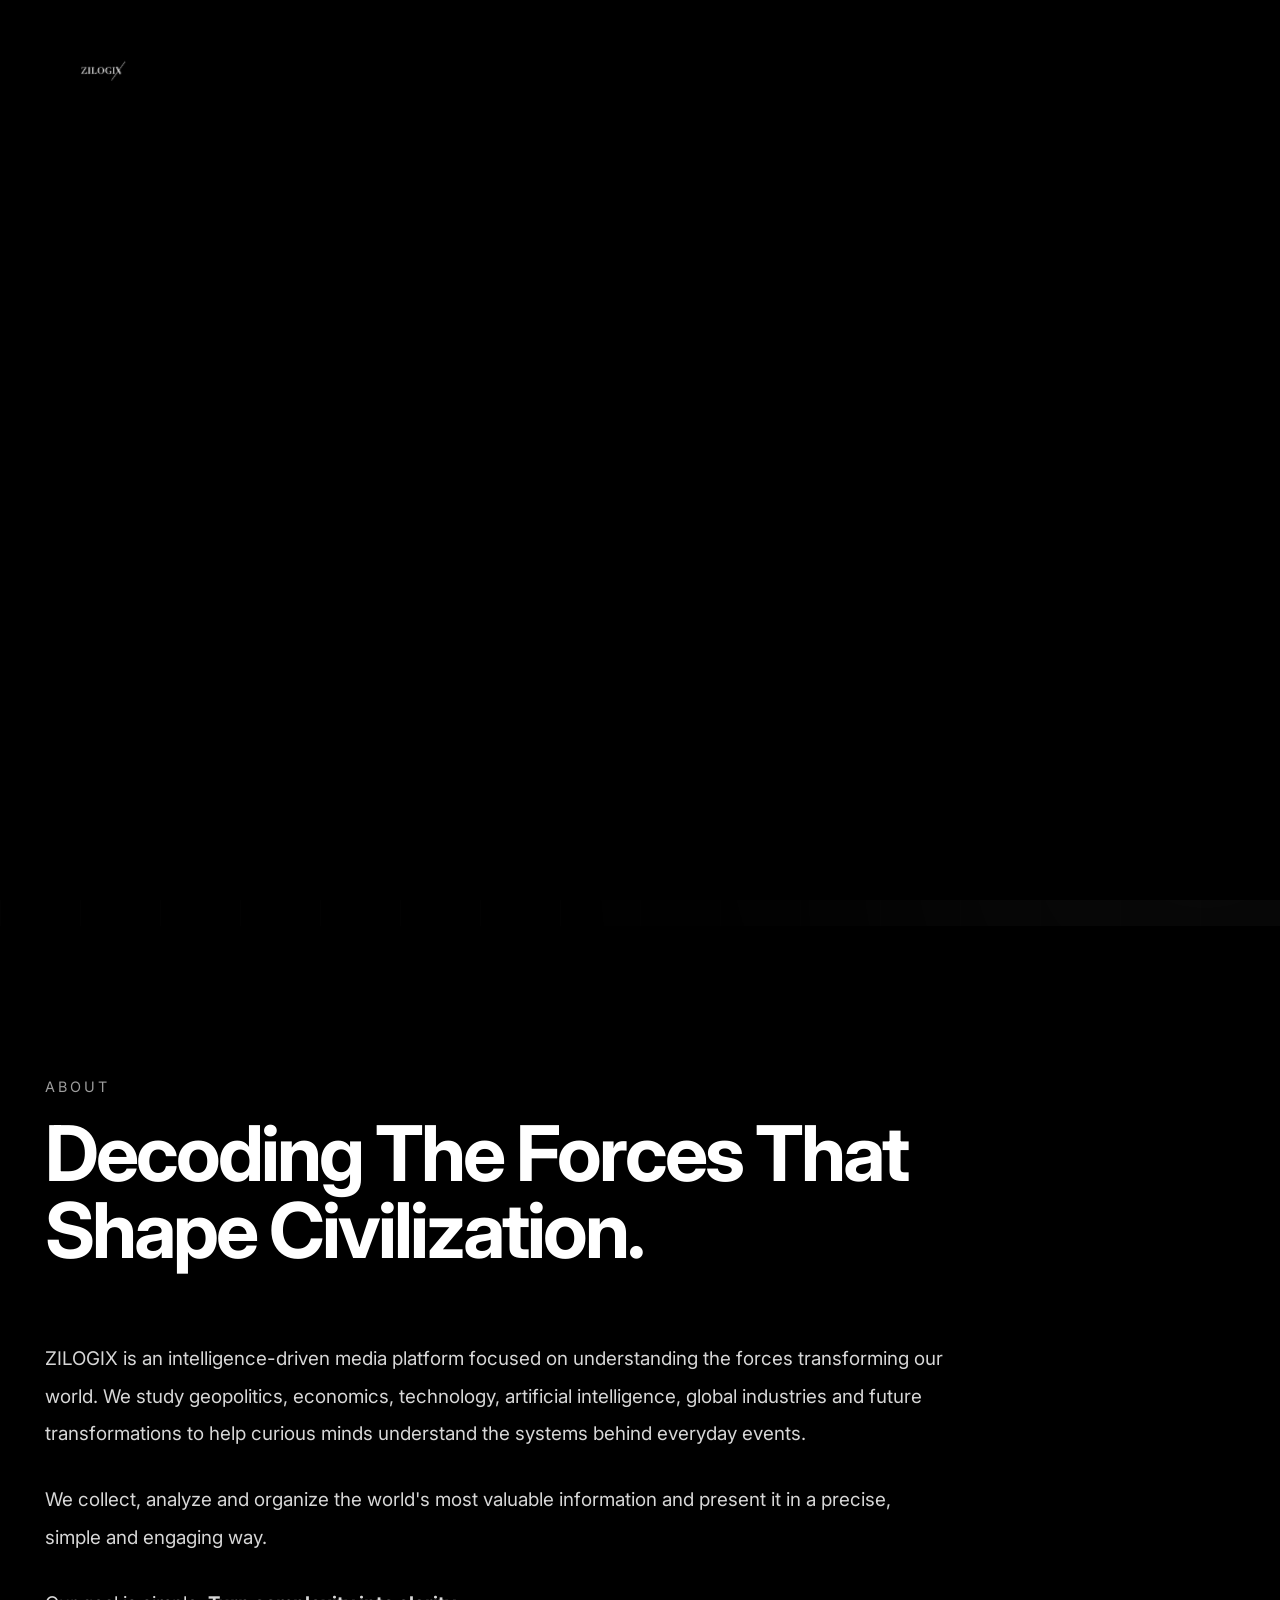
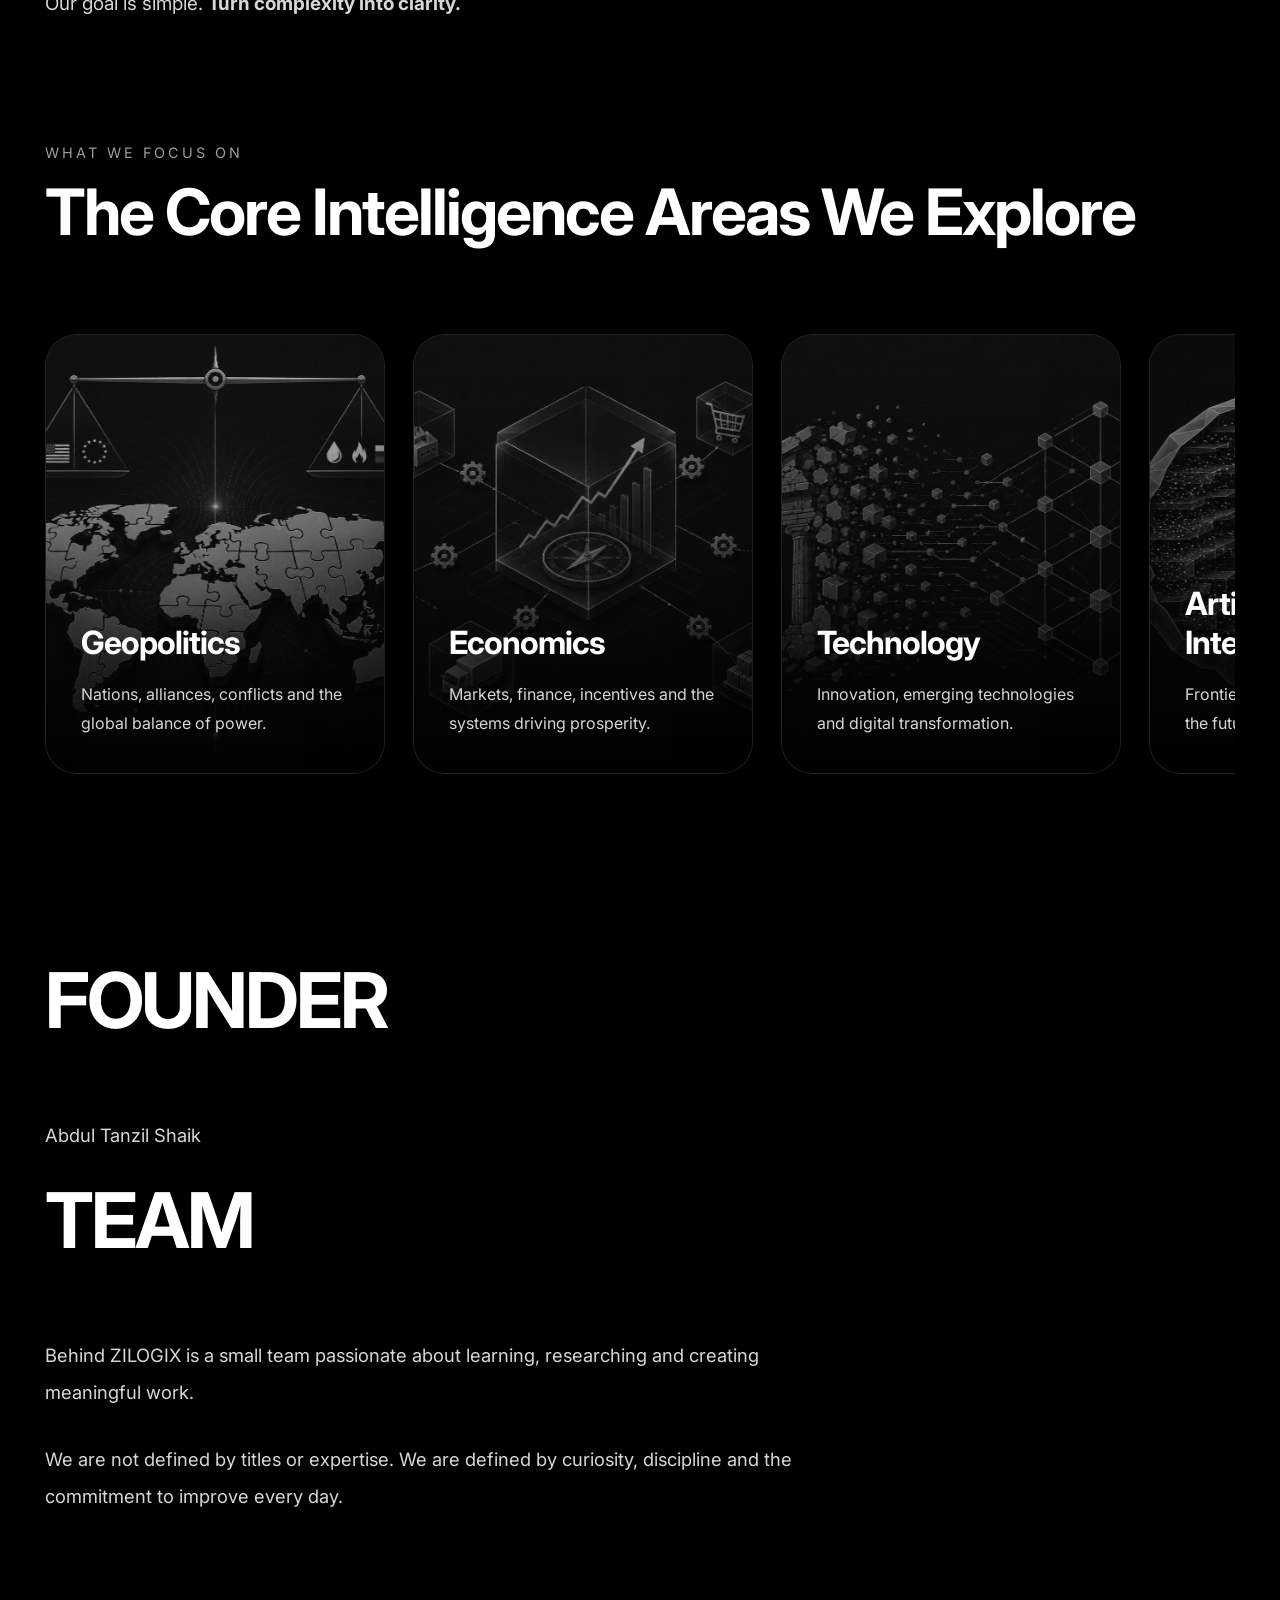
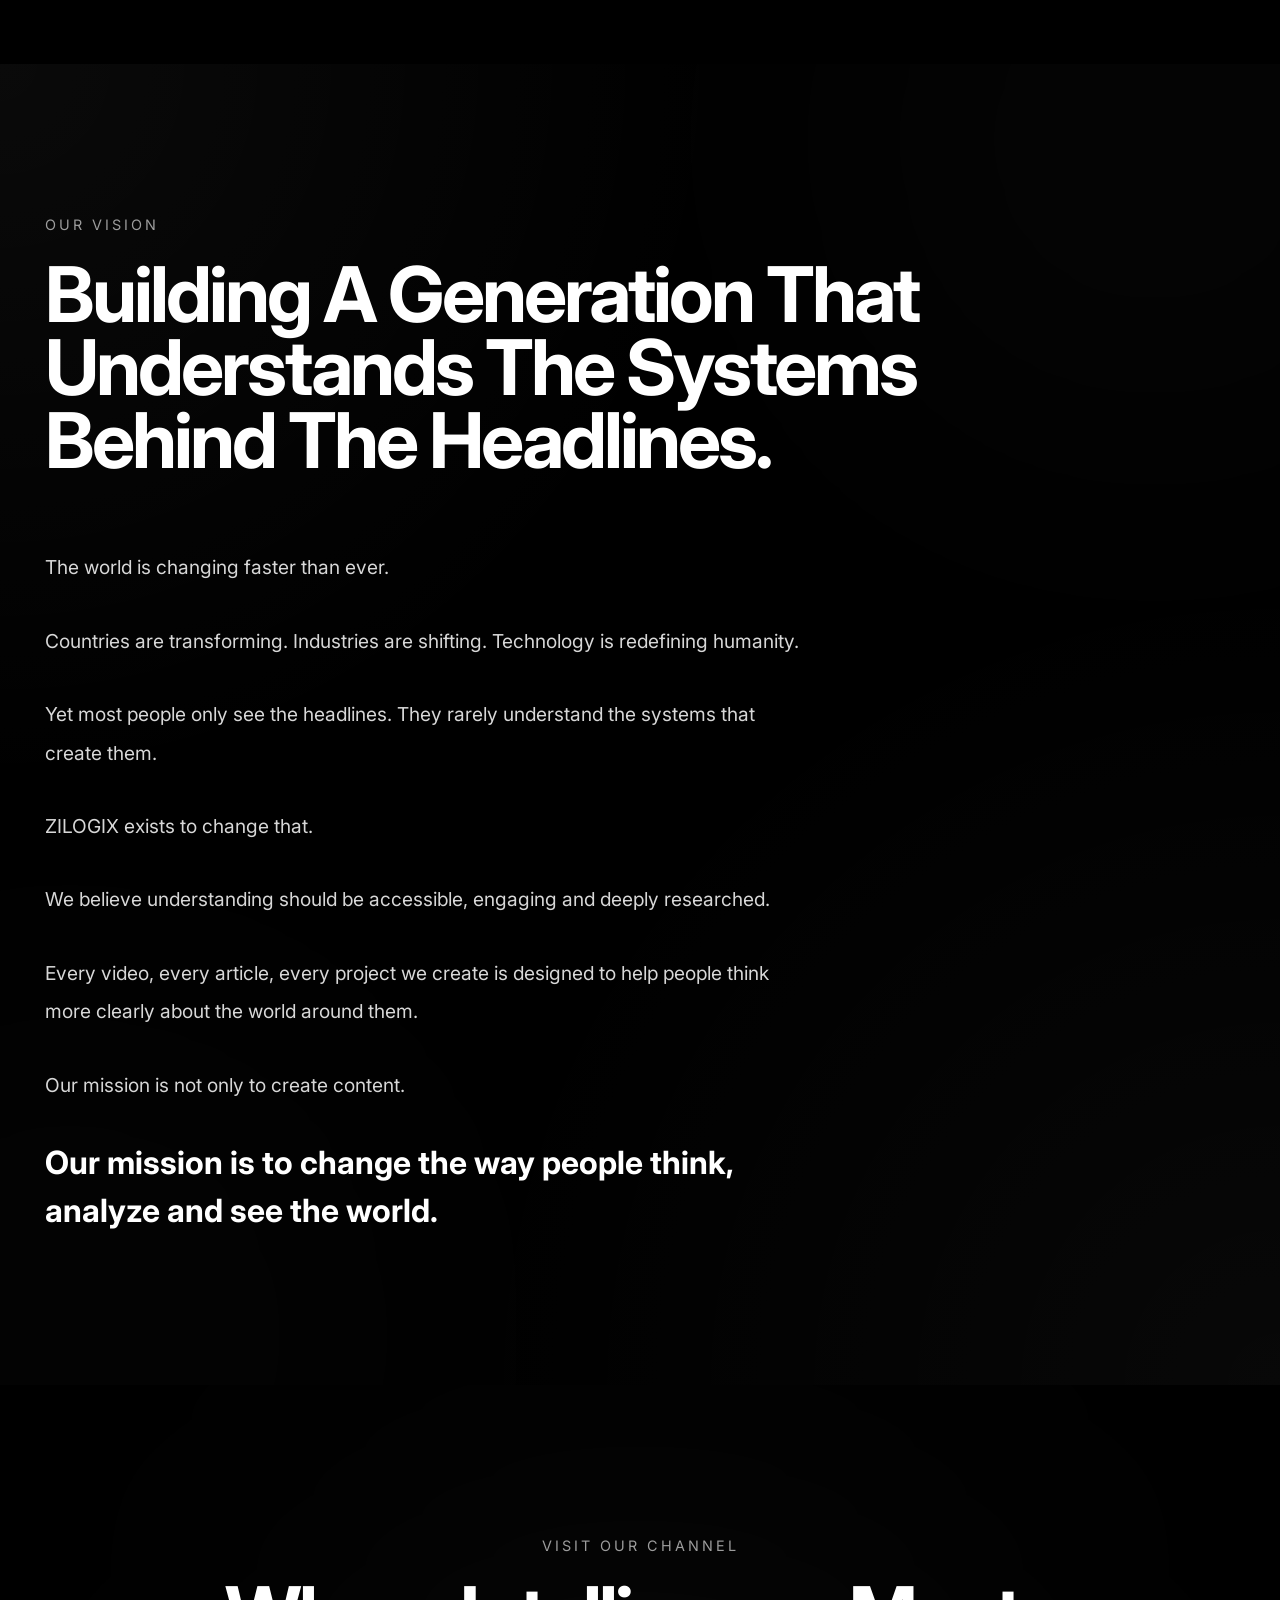
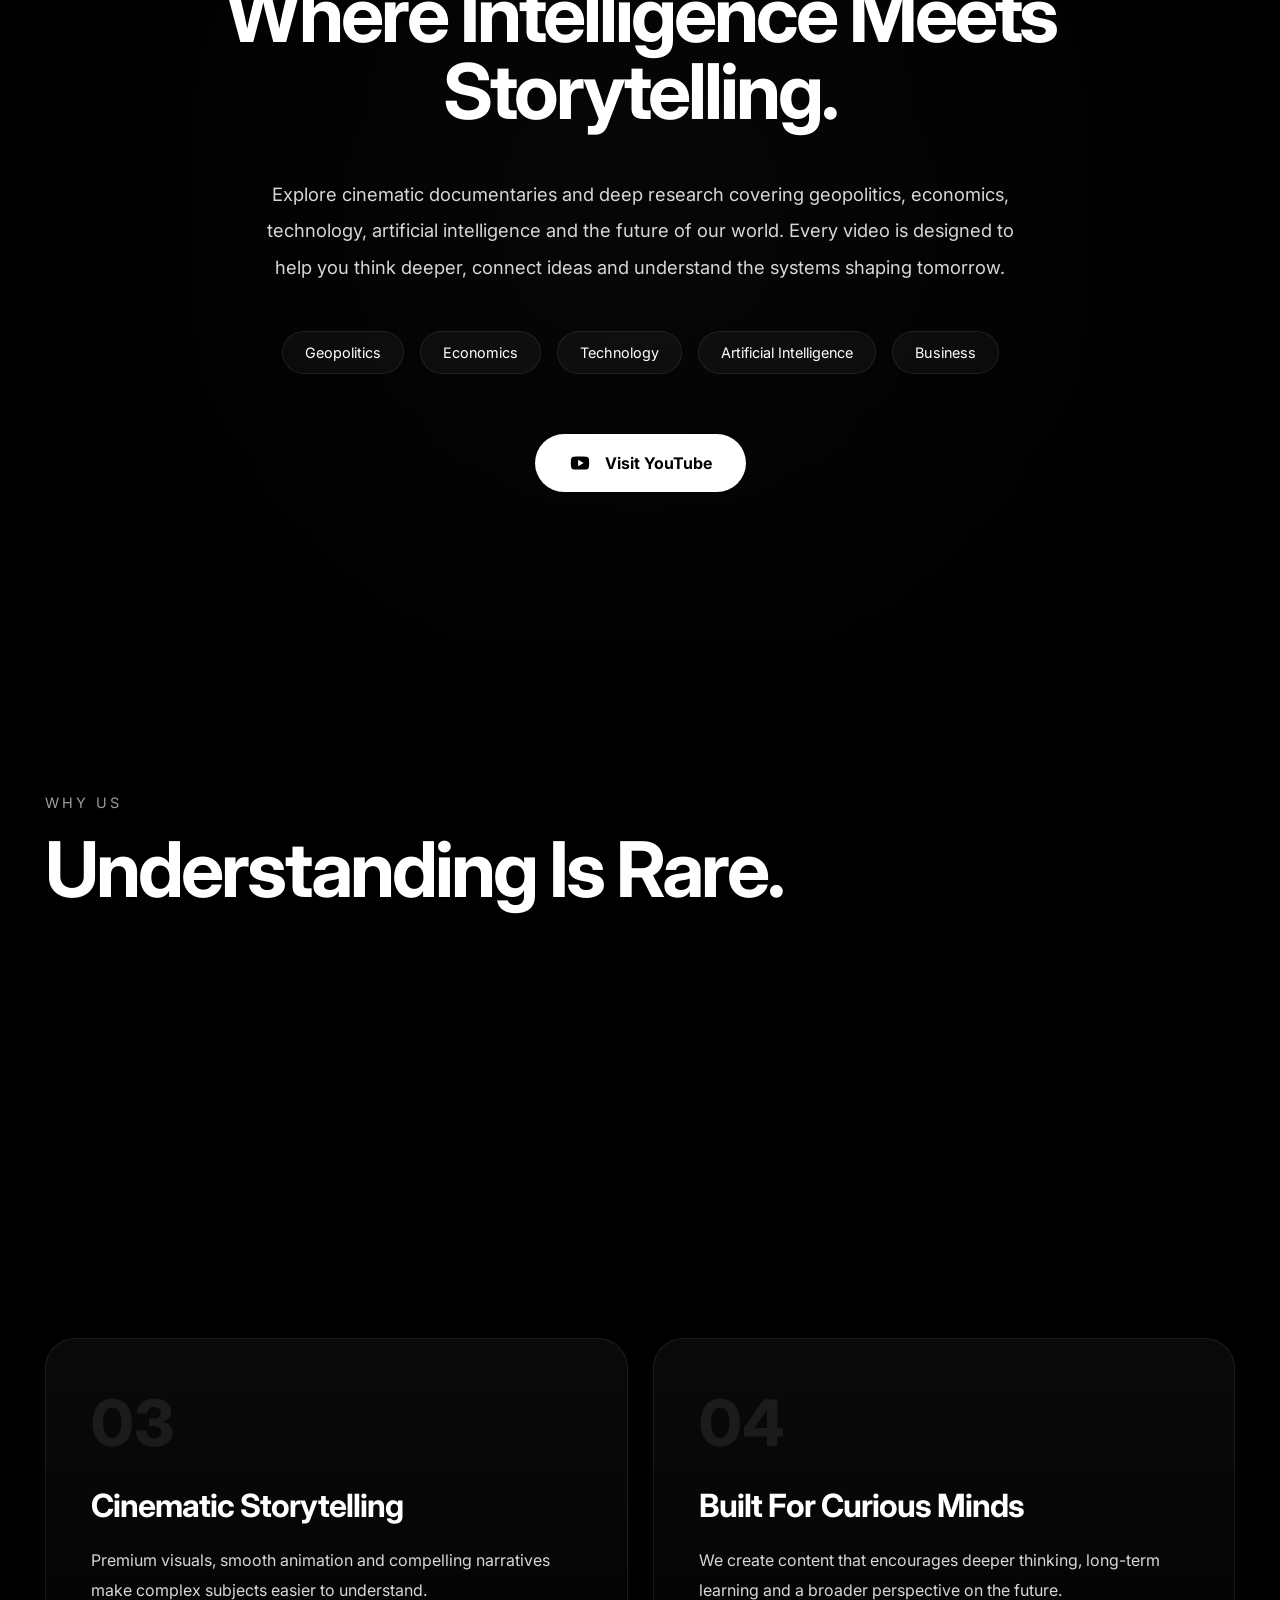
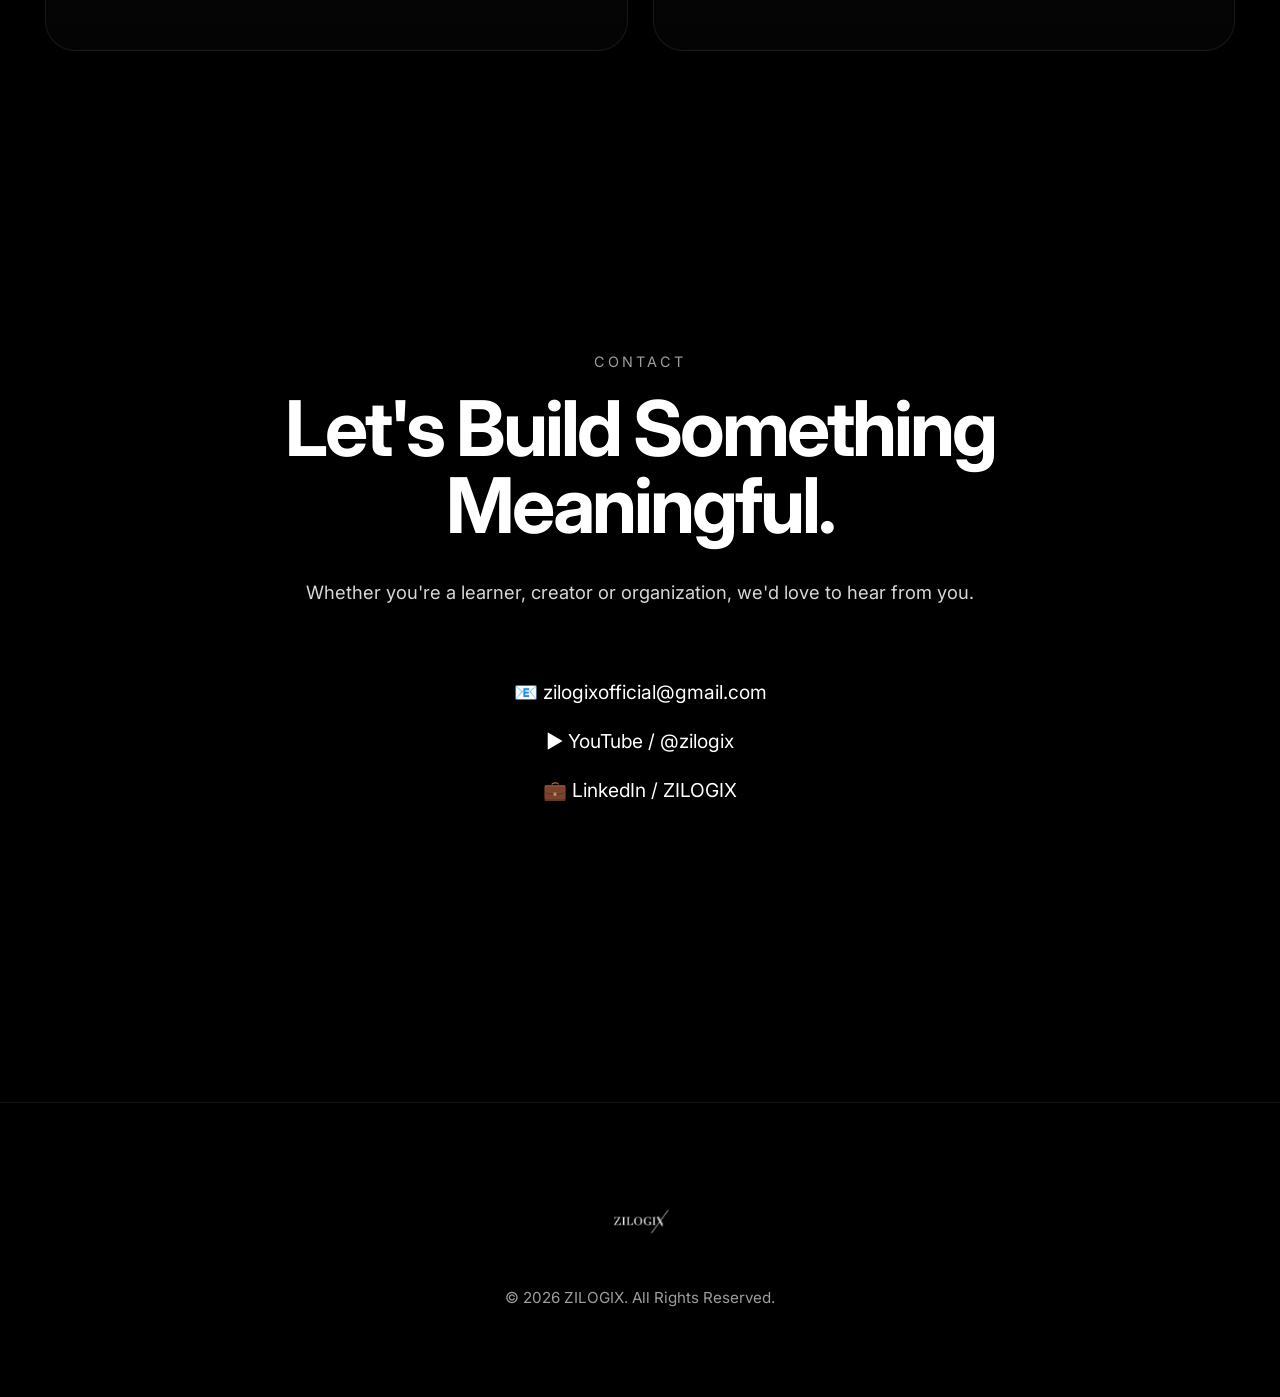
==== index.html @ f8eb046f "Updated founder section" ====
<!DOCTYPE html>
<html lang="en">

<head>

    <!-- ==========================================
         BASIC META
    =========================================== -->

    <meta charset="UTF-8">

    <meta
        name="viewport"
        content="width=device-width, initial-scale=1.0">

    <meta
        http-equiv="X-UA-Compatible"
        content="IE=edge">

    <meta
        name="theme-color"
        content="#000000">

    <meta
        name="format-detection"
        content="telephone=no">

    <meta
        name="referrer"
        content="strict-origin-when-cross-origin">

    <!-- ==========================================
         SEO
    =========================================== -->

    <title>
        ZILOGIX | Understanding Geopolitics, Economics, Technology & The Future
    </title>

    <meta
        name="description"
        content="ZILOGIX is an intelligence media platform decoding geopolitics, economics, technology, artificial intelligence and global transformations through deep research, systems thinking and cinematic storytelling.">

    <meta
        name="keywords"
        content="ZILOGIX, geopolitics, economics, technology, artificial intelligence, AI, business strategy, global affairs, future technology, intelligence platform, documentary">

    <meta
        name="author"
        content="Abdul Tanzil Shaik">

    <meta
        name="robots"
        content="index, follow">

    <meta
        name="googlebot"
        content="index, follow">

    <link
        rel="canonical"
        href="https://zilogix.in/">

    <!-- ==========================================
         OPEN GRAPH
    =========================================== -->

    <meta
        property="og:type"
        content="website">

    <meta
        property="og:site_name"
        content="ZILOGIX">

    <meta
        property="og:title"
        content="ZILOGIX | Understanding The Systems That Shape The World">

    <meta
        property="og:description"
        content="Deep research. Powerful storytelling. Cinematic intelligence covering geopolitics, economics, technology, artificial intelligence and global transformations.">

    <meta
        property="og:url"
        content="https://zilogix.in/">

    <meta
        property="og:image"
        content="https://zilogix.in/assets/og-image.png">

    <meta
        property="og:locale"
        content="en_US">

    <!-- ==========================================
         TWITTER / X
    =========================================== -->

    <meta
        name="twitter:card"
        content="summary_large_image">

    <meta
        name="twitter:title"
        content="ZILOGIX | Understanding The Systems That Shape The World">

    <meta
        name="twitter:description"
        content="Deep research. Powerful storytelling. Cinematic intelligence covering geopolitics, economics, technology, artificial intelligence and global transformations.">

    <meta
        name="twitter:image"
        content="https://zilogix.in/assets/og-image.png">

    <!-- Uncomment if you create an X account -->
    <!--
    <meta
        name="twitter:site"
        content="@zilogix">
    -->

    <!-- ==========================================
         FAVICONS
    =========================================== -->

    <link
        rel="icon"
        type="image/png"
        href="favicon.png">

    <link
        rel="apple-touch-icon"
        href="favicon.png">

    <!-- ==========================================
         GOOGLE FONTS
    =========================================== -->

    <link
        rel="preconnect"
        href="https://fonts.googleapis.com">

    <link
        rel="preconnect"
        href="https://fonts.gstatic.com"
        crossorigin>

    <link
        href="https://fonts.googleapis.com/css2?family=Inter:wght@100..900&display=swap"
        rel="stylesheet">

    <!-- ==========================================
         CSS
    =========================================== -->

    <link
        rel="stylesheet"
        href="style.css">

    <link
        rel="stylesheet"
        href="responsive.css">

    <!-- ==========================================
         ORGANIZATION SCHEMA (JSON-LD)
    =========================================== -->

    <script type="application/ld+json">
    {
      "@context":"https://schema.org",
      "@type":"Organization",
      "name":"ZILOGIX",
      "url":"https://zilogix.in/",
      "logo":"https://zilogix.in/assets/logo.png",
      "description":"ZILOGIX is an intelligence media platform decoding geopolitics, economics, technology, artificial intelligence and global transformations through deep research and cinematic storytelling.",
      "founder":{
        "@type":"Person",
        "name":"Abdul Tanzil Shaik"
      },
      "sameAs":[
        "https://www.youtube.com/@zilogix"
      ]
    }
    </script>

</head>

<body>

<!-- ==========================================
     PRELOADER
========================================== -->

<div id="preloader">

    <img
        id="preloaderLogo"
        src="assets/logo.png"
        alt="ZILOGIX Logo">

</div>

<!-- ==========================================
     NAVBAR
========================================== -->

<header
    class="navbar"
    id="navbar">

    <div class="nav-container">

        <!-- Logo -->

        <a
            href="#"
            class="logo">

            <img
                src="assets/logo.png"
                alt="ZILOGIX">

        </a>

        <!-- Desktop Navigation -->

       <nav class="desktop-nav">

    <a href="#about">
        About
    </a>

    <a href="#vision">
        Vision
    </a>

    <a href="#channel">
        Channel
    </a>

    <a href="#why">
        Why Us
    </a>

    <a href="#contact">
        Contact Us
    </a>

</nav>

        <!-- Mobile Button -->

        <button
            id="menuToggle"
            class="menu-toggle">

            <span></span>
            <span></span>
            <span></span>

        </button>

    </div>

    <!-- Mobile Menu -->

    <div
    id="mobileMenu"
    class="mobile-menu">

    <a href="#about">
        About
    </a>

    <a href="#vision">
        Vision
    </a>

    <a href="#channel">
        Channel
    </a>

    <a href="#why">
        Why Us
    </a>

    <a href="#contact">
        Contact Us
    </a>

</div>

</header>

<!-- ==========================================
     HERO
========================================== -->

<section class="hero">

    <div class="hero-grid"></div>

    <div class="hero-glow hero-glow-1"></div>

    <div class="hero-glow hero-glow-2"></div>

    <div class="hero-content">

        <span class="hero-tag">

            INTELLIGENCE PLATFORM

        </span>

        <h1>

            UNDERSTAND<br>
            THE SYSTEMS<br>
            THAT SHAPE<br>
            THE WORLD.

        </h1>

        <p>

            ZILOGIX decodes geopolitics,
            economics, technology and
            global transformations through
            deep research, powerful storytelling
            and cinematic content.

        </p>

        <div class="hero-buttons">

            <a
                href="#about"
                class="btn-primary">

                Discover ZILOGIX

            </a>

            <a
                href="#vision"
                class="btn-secondary">

                Our Vision

            </a>

        </div>

    </div>

</section>
<!-- ==========================================
     ABOUT US
========================================== -->

<section
    class="about section"
    id="about">

    <div class="section-header">

        <span>
            ABOUT
        </span>

        <h2>

            Decoding The Forces
            That Shape Civilization.

        </h2>

    </div>

    <!-- =========================
         WHO WE ARE
    ========================== -->

    <div class="about-content">

        <p>

            ZILOGIX is an intelligence-driven media platform
            focused on understanding the forces transforming
            our world.

            We study geopolitics, economics,
            technology, artificial intelligence,
            global industries and future transformations
            to help curious minds understand
            the systems behind everyday events.

        </p>

        <p>

            We collect, analyze and organize the world's
            most valuable information and present it in
            a precise, simple and engaging way.

        </p>

        <p>

            Our goal is simple.

            <strong>

                Turn complexity into clarity.

            </strong>

        </p>

    </div>

    <!-- ==========================================
         FOCUS AREAS
    =========================================== -->

    <div class="focus-intro">

        <span>

            WHAT WE FOCUS ON

        </span>

        <h3>

            The Core Intelligence
            Areas We Explore

        </h3>

    </div>

    <!-- ==========================================
         AUTO SCROLL CAROUSEL
    =========================================== -->

    <div class="focus-carousel">

        <div class="focus-track">

            <!-- CARD 1 -->

            <article class="focus-card">

                <img
                    src="assets/explorations/geopolitics.png"
                    alt="Geopolitics">

                <div class="focus-overlay">

                    <h4>

                        Geopolitics

                    </h4>

                    <p>

                        Nations, alliances,
                        conflicts and the global
                        balance of power.

                    </p>

                </div>

            </article>

            <!-- CARD 2 -->

            <article class="focus-card">

                <img
                    src="assets/explorations/businessstudies.png"
                    alt="Economics">

                <div class="focus-overlay">

                    <h4>

                        Economics

                    </h4>

                    <p>

                        Markets, finance,
                        incentives and the
                        systems driving prosperity.

                    </p>

                </div>

            </article>

            <!-- CARD 3 -->

            <article class="focus-card">

                <img
                    src="assets/explorations/technologyshift.png"
                    alt="Technology">

                <div class="focus-overlay">

                    <h4>

                        Technology

                    </h4>

                    <p>

                        Innovation,
                        emerging technologies
                        and digital transformation.

                    </p>

                </div>

            </article>

            <!-- CARD 4 -->

            <article class="focus-card">

                <img
                    src="assets/explorations/artificialintelligence.png"
                    alt="Artificial Intelligence">

                <div class="focus-overlay">

                    <h4>

                        Artificial Intelligence

                    </h4>

                    <p>

                        Frontier AI,
                        machine learning
                        and the future of intelligence.

                    </p>

                </div>

            </article>

           

            <!-- CARD 6 -->

            <article class="focus-card">

                <img
                    src="assets/explorations/powershift.png"
                    alt="Future Transformations">

                <div class="focus-overlay">

                    <h4>

                        Future Transformations

                    </h4>

                    <p>

                        Understanding the
                        shifts that will define
                        the next generation.

                    </p>

                </div>

            </article>

            <!-- Duplicate cards for infinite scrolling -->

            <article class="focus-card">

                <img
                    src="assets/explorations/geopolitics.png"
                    alt="Geopolitics">

                <div class="focus-overlay">

                    <h4>Geopolitics</h4>

                    <p>
                        Nations, alliances,
                        conflicts and the
                        global balance of power.
                    </p>

                </div>

            </article>

            <article class="focus-card">

                <img
                    src="assets/explorations/artificialintelligence.png"
                    alt="Artificial Intelligence">

                <div class="focus-overlay">

                    <h4>

                        Artificial Intelligence

                    </h4>

                    <p>

                        Frontier AI,
                        machine learning
                        and intelligent systems.

                    </p>

                </div>

            </article>

        </div>

    </div>

    <!-- ==========================================
         TEAM
    =========================================== -->

    <div class="about-team">

        <h2>

            FOUNDER

        </h2>

        <p>

            Abdul Tanzil Shaik

        </p>

        <h2 >

            TEAM

        </h2>

        <p>

            Behind ZILOGIX is a small team
            passionate about learning,
            researching and creating
            meaningful work.

        </p>

        <p>

            We are not defined by titles
            or expertise.

            We are defined by curiosity,
            discipline and the commitment
            to improve every day.

        </p>

    </div>

</section>
<!-- ==========================================
     VISION
========================================== -->

<section
    class="vision section"
    id="vision">

    <div class="vision-background"></div>

    <div class="vision-glow vision-glow-1"></div>
    <div class="vision-glow vision-glow-2"></div>

    <div class="vision-container">

        <span class="vision-label">

            OUR VISION

        </span>

        <h2 class="vision-title">

            Building A Generation
            That Understands
            The Systems
            Behind The Headlines.

        </h2>

        <div class="vision-content">

            <p>

                The world is changing
                faster than ever.

            </p>

            <p>

                Countries are transforming.

                Industries are shifting.

                Technology is redefining
                humanity.

            </p>

            <p>

                Yet most people only
                see the headlines.

                They rarely understand
                the systems that create them.

            </p>

            <p>

                ZILOGIX exists to change that.

            </p>

            <p>

                We believe understanding
                should be accessible,
                engaging and deeply researched.

            </p>

            <p>

                Every video,
                every article,
                every project we create
                is designed to help people
                think more clearly about
                the world around them.

            </p>

            <p>

                Our mission is not only
                to create content.

            </p>

            <p class="vision-highlight">

                Our mission is to change
                the way people think,
                analyze and see the world.

            </p>

        </div>

    </div>

</section>

<!-- ==========================================
     VISIT OUR CHANNEL
========================================== -->

<section
    class="channel section"
    id="channel">

    <div class="channel-glow"></div>

    <div class="channel-container">

        <span class="channel-label">

            VISIT OUR CHANNEL

        </span>

        <h2>

            Where Intelligence
            Meets Storytelling.

        </h2>

        <p>

            Explore cinematic documentaries and deep research
            covering geopolitics, economics, technology,
            artificial intelligence and the future of our world.

            Every video is designed to help you think deeper,
            connect ideas and understand the systems shaping tomorrow.

        </p>

        <div class="channel-topics">

            <span>Geopolitics</span>

            <span>Economics</span>

            <span>Technology</span>

            <span>Artificial Intelligence</span>

            <span>Business</span>

        </div>

        <a
            href="https://www.youtube.com/@zilogix"
            target="_blank"
            rel="noopener noreferrer"
            class="channel-button">

            <svg
                xmlns="http://www.w3.org/2000/svg"
                width="22"
                height="22"
                viewBox="0 0 24 24"
                fill="currentColor">

                <path d="M21.58 7.19a2.74 2.74 0 0 0-1.93-1.94C17.96 4.8 12 4.8 12 4.8s-5.96 0-7.65.45A2.74 2.74 0 0 0 2.42 7.2C2 8.88 2 12 2 12s0 3.12.42 4.8a2.74 2.74 0 0 0 1.93 1.94c1.69.45 7.65.45 7.65.45s5.96 0 7.65-.45a2.74 2.74 0 0 0 1.93-1.94C22 15.12 22 12 22 12s0-3.12-.42-4.81zM10 15.5v-7l6 3.5-6 3.5z"/>

            </svg>

            Visit YouTube

        </a>

    </div>

</section>

<!-- ==========================================
     WHY ZILOGIX
========================================== -->

<section
    class="why section"
    id="why">

    <div class="section-header">

        <span>

            WHY US

        </span>

        <h2>

            Understanding
            Is Rare.

        </h2>

    </div>

    <div class="why-grid">

        <div class="why-card">

            <div class="why-number">

                01

            </div>

            <h3>

                Research First

            </h3>

            <p>

                Every topic begins with
                extensive research from
                reliable sources before
                becoming a story.

            </p>

        </div>

        <div class="why-card">

            <div class="why-number">

                02

            </div>

            <h3>

                Connect The Dots

            </h3>

            <p>

                We don't simply explain
                events.

                We explain how politics,
                economics, technology
                and business influence
                one another.

            </p>

        </div>

        <div class="why-card">

            <div class="why-number">

                03

            </div>

            <h3>

                Cinematic Storytelling

            </h3>

            <p>

                Premium visuals,
                smooth animation
                and compelling narratives
                make complex subjects
                easier to understand.

            </p>

        </div>

        <div class="why-card">

            <div class="why-number">

                04

            </div>

            <h3>

                Built For Curious Minds

            </h3>

            <p>

                We create content that
                encourages deeper thinking,
                long-term learning
                and a broader perspective
                on the future.

            </p>

        </div>

    </div>

</section>

<!-- ==========================================
     CONTACT
========================================== -->

<section
    class="contact section"
    id="contact">

    <div class="section-header">

        <span>

            CONTACT

        </span>

        <h2>

            Let's Build
            Something Meaningful.

        </h2>

        <p>

            Whether you're a learner,
            creator or organization,
            we'd love to hear from you.

        </p>

    </div>

    <div class="contact-links">

        <a href="mailto:zilogixofficial@gmail.com">

            📧
            zilogixofficial@gmail.com

        </a>

        <a
            href="https://www.youtube.com/@zilogix"
            target="_blank"
            rel="noopener noreferrer">

            ▶️
            YouTube / @zilogix

        </a>

        <a
            href="#">

            💼
            LinkedIn / ZILOGIX

        </a>

    </div>

</section>

<!-- ==========================================
     FOOTER
========================================== -->

<footer class="footer">

    <div class="footer-logo">

        <img
            src="assets/logo.png"
            alt="ZILOGIX">

    </div>

    
    <span>

        © 2026 ZILOGIX.
        All Rights Reserved.

    </span>

</footer>

<!-- ==========================================
     AUDIO
========================================== -->

<audio id="transitionSound">

    <source
        src="assets/sounds/whoosh.mp3"
        type="audio/mpeg">

</audio>

<!-- ==========================================
     JAVASCRIPT
========================================== -->

<script src="app.js"></script>

</body>
</html>
---- style.css ----
/* ==========================================================
   ZILOGIX
   PREMIUM DESIGN SYSTEM
========================================================== */

:root{

    /* COLORS */

    --bg:#000000;
    --bg-secondary:#050505;
    --card:#0b0b0b;

    --white:#ffffff;
    --gray:#9d9d9d;
    --gray-light:#d7d7d7;

    --glass:rgba(255,255,255,.04);
    --glass-border:rgba(255,255,255,.08);

    --border:rgba(255,255,255,.08);

    --radius:34px;

    --shadow:
    0 25px 80px rgba(0,0,0,.55);

    --transition:
    cubic-bezier(.22,1,.36,1);

    --container:1400px;

}


/* ==========================================================
   RESET
========================================================== */

*{

    margin:0;
    padding:0;
    box-sizing:border-box;

}

html{

    scroll-behavior:smooth;

}

body{

    background:var(--bg);

    color:var(--white);

    font-family:'Inter',sans-serif;

    overflow-x:hidden;

    -webkit-font-smoothing:antialiased;

}

img{

    display:block;

    width:100%;

}

a{

    text-decoration:none;

    color:inherit;

}

button{

    border:none;

    background:none;

    cursor:pointer;

    font-family:inherit;

}


/* ==========================================================
   GLOBAL CONTAINER
========================================================== */

.section{

    max-width:var(--container);

    margin:auto;

    padding:180px 60px;

}

.section-header{

    max-width:900px;

}

.section-header span{

    color:var(--gray);

    letter-spacing:3px;

    text-transform:uppercase;

    font-size:.9rem;

}

.section-header h2{

    font-size:clamp(3rem,6vw,6rem);

    line-height:1;

    letter-spacing:-3px;

    margin-top:20px;

}

.section-header p{

    color:var(--gray-light);

    margin-top:30px;

    font-size:1.15rem;

    line-height:1.9;

}


/* ==========================================================
   PRELOADER
========================================================== */

#preloader{

    position:fixed;

    inset:0;

    background:#000;

    display:flex;

    justify-content:center;

    align-items:center;

    z-index:999999;

    transition:1s ease;

}

#preloader.hidden{

    opacity:0;

    visibility:hidden;

}

#preloaderLogo{

    width:220px;

    opacity:0;

    animation:

    logoReveal 1.3s ease forwards,

    logoMove 2.8s cubic-bezier(.22,1,.36,1) forwards;

    animation-delay:

    0s,

    1.5s;

}

@keyframes logoReveal{

from{

opacity:0;

transform:scale(.6);

}

to{

opacity:1;

transform:scale(1);

}

}

@keyframes logoMove{

from{

transform:
translate(0,0)
scale(1);

}

to{

transform:
translate(-42vw,-42vh)
scale(.22);

}

}


/* ==========================================================
   NAVBAR
========================================================== */

.navbar{

    position:fixed;

    top:0;
    left:0;

    width:100%;

    padding:18px 40px;

    z-index:5000;

    transition:.4s ease;

}

.navbar.scrolled{

    backdrop-filter:blur(18px);

    background:rgba(0,0,0,.78);

    border-bottom:1px solid var(--border);

}

.nav-container{

    max-width:var(--container);

    margin:auto;

    display:flex;

    justify-content:space-between;

    align-items:center;

}

.logo{

    display:flex;

    align-items:center;

}

.logo img{

    height:40px;

    width:auto;

}

.desktop-nav{

    display:flex;

    align-items:center;

    gap:45px;

}

.desktop-nav a{

    color:var(--gray-light);

    font-size:.95rem;

    transition:.35s;

}

.desktop-nav a:hover{

    color:#fff;

}

.menu-toggle{

    display:none;

    width:34px;

    height:24px;

    flex-direction:column;

    justify-content:space-between;

}

.menu-toggle span{

    height:2px;

    width:100%;

    background:#fff;

    border-radius:999px;

}


/* ==========================================================
   MOBILE MENU
========================================================== */

.mobile-menu{

    position:absolute;

    top:100%;

    left:0;

    width:100%;

    background:rgba(0,0,0,.96);

    backdrop-filter:blur(18px);

    display:flex;

    flex-direction:column;

    gap:25px;

    padding:40px;

    opacity:0;

    visibility:hidden;

    transform:translateY(-15px);

    transition:.45s ease;

}

.mobile-menu.active{

    opacity:1;

    visibility:visible;

    transform:translateY(0);

}

.mobile-menu a{

    font-size:1.15rem;

}


/* ==========================================================
   HERO
========================================================== */

.hero{

    min-height:100vh;

    position:relative;

    display:flex;

    justify-content:center;

    align-items:center;

    overflow:hidden;

    padding:140px 60px;

}

.hero-content{

    width:100%;

    max-width:1200px;

    z-index:2;

}

.hero-tag{

    display:inline-flex;

    color:var(--gray);

    letter-spacing:3px;

    margin-bottom:30px;

    font-size:.9rem;

}

.hero h1{

    font-size:clamp(4rem,9vw,9rem);

    line-height:.9;

    letter-spacing:-6px;

    max-width:950px;

    margin-bottom:40px;

}

.hero p{

    max-width:760px;

    color:var(--gray-light);

    line-height:1.9;

    font-size:1.25rem;

    margin-bottom:55px;

}

.hero-buttons{

    display:flex;

    gap:20px;

}

.btn-primary{

    background:#fff;

    color:#000;

    padding:18px 34px;

    border-radius:999px;

    font-weight:700;

    transition:.35s;

}

.btn-primary:hover{

    transform:translateY(-3px);

    box-shadow:

    0 10px 40px rgba(255,255,255,.15);

}

.btn-secondary{

    border:1px solid rgba(255,255,255,.15);

    padding:18px 34px;

    border-radius:999px;

    transition:.35s;

}

.btn-secondary:hover{

    background:rgba(255,255,255,.05);

    transform:translateY(-3px);

}


/* ==========================================================
   HERO BACKGROUND
========================================================== */

.hero-grid{

    position:absolute;

    inset:0;

    background-image:

    linear-gradient(
    rgba(255,255,255,.03) 1px,
    transparent 1px),

    linear-gradient(
    90deg,
    rgba(255,255,255,.03) 1px,
    transparent 1px);

    background-size:80px 80px;

    opacity:.35;

}

.hero-glow{

    position:absolute;

    border-radius:50%;

    filter:blur(160px);

    pointer-events:none;

}

.hero-glow-1{

    width:520px;
    height:520px;

    background:rgba(255,255,255,.05);

    top:-120px;

    left:-120px;

}

.hero-glow-2{

    width:650px;
    height:650px;

    background:rgba(255,255,255,.04);

    bottom:-250px;

    right:-250px;

}


/* ==========================================================
   HERO REVEAL
========================================================== */

.hero-content{

    opacity:0;

    transform:translateY(50px);

    animation:

    heroReveal 1.2s ease forwards;

    animation-delay:3.2s;

}

@keyframes heroReveal{

from{

opacity:0;

transform:translateY(50px);

}

to{

opacity:1;

transform:translateY(0);

}

}
/* ==========================================================
   ABOUT
========================================================== */

.about{

    position:relative;

}

.about-content{

    max-width:900px;

    margin-top:70px;

}

.about-content p{

    font-size:1.18rem;

    line-height:2;

    color:var(--gray-light);

    margin-bottom:28px;

}


/* ==========================================================
   FOCUS INTRO
========================================================== */

.focus-intro{

    margin-top:120px;

    margin-bottom:60px;

}

.focus-intro span{

    color:var(--gray);

    letter-spacing:3px;

    text-transform:uppercase;

    font-size:.9rem;

}

.focus-intro h3{

    margin-top:18px;

    font-size:clamp(2.5rem,5vw,4.5rem);

    line-height:1;

    letter-spacing:-2px;

}


/* ==========================================================
   AUTO SCROLL CAROUSEL
========================================================== */

.focus-carousel{

    width:100%;

    overflow:hidden;

    position:relative;

    margin-top:70px;

    padding:20px 0;

}

.focus-track{

    display:flex;

    gap:28px;

    width:max-content;

    animation:

    scrollCarousel 35s linear infinite;

}

.focus-carousel:hover .focus-track{

    animation-play-state:paused;

}


/* ==========================================================
   CARD
========================================================== */

.focus-card{

    width:360px;

    height:460px;

    flex-shrink:0;

    position:relative;

    overflow:hidden;

    border-radius:32px;

    background:#111;

    border:1px solid rgba(255,255,255,.08);

    box-shadow:

    0 30px 90px rgba(0,0,0,.55);

    transition:

    transform .45s ease,

    box-shadow .45s ease;

}

.focus-card:hover{

    transform:

    translateY(-8px);

    box-shadow:

    0 35px 100px rgba(255,255,255,.08);

}

.focus-card img{

    width:100%;

    height:100%;

    object-fit:cover;

    transition:

    transform 1.2s var(--transition);

}

.focus-card:hover img{

    transform:scale(1.08);

}


/* ==========================================================
   CARD OVERLAY
========================================================== */

.focus-overlay{

    position:absolute;

    inset:0;

    display:flex;

    flex-direction:column;

    justify-content:flex-end;

    padding:35px;

    background:

    linear-gradient(

    to top,

    rgba(0,0,0,.92),

    rgba(0,0,0,.35),

    transparent

    );

}

.focus-overlay h4{

    font-size:2rem;

    margin-bottom:18px;

    letter-spacing:-1px;

}

.focus-overlay p{

    color:var(--gray-light);

    line-height:1.8;

    font-size:1rem;

}


/* ==========================================================
   CAROUSEL ANIMATION
========================================================== */

@keyframes scrollCarousel{

0%{

transform:

translateX(0);

}

100%{

transform:

translateX(-50%);

}

}


/* ==========================================================
   TEAM
========================================================== */

.about-team{

    max-width:900px;

    margin-top:160px;

}

.about-team span{

    color:var(--gray);

    letter-spacing:3px;

    text-transform:uppercase;

    font-size:.9rem;

}

.about-team h2{

    margin-top:20px;

    font-size:clamp(3rem,6vw,5rem);

    letter-spacing:-3px;

    margin-bottom:70px;

}

.team-heading{

    display:block;

    margin-top:40px;

}

.about-team p{

    max-width:760px;

    color:var(--gray-light);

    font-size:1.15rem;

    line-height:2;

    margin-top:30px;

}
/* ==========================================================
   VISION
========================================================== */

.vision{

    position:relative;

    overflow:hidden;

}

.vision-background{

    position:absolute;

    inset:0;

    background:

    radial-gradient(circle at top left,
    rgba(255,255,255,.04),
    transparent 40%),

    radial-gradient(circle at bottom right,
    rgba(255,255,255,.03),
    transparent 45%);

    pointer-events:none;

}

.vision-glow{

    position:absolute;

    border-radius:50%;

    filter:blur(180px);

    opacity:.35;

}

.vision-glow-1{

    width:450px;
    height:450px;

    top:-150px;
    right:-100px;

    background:#ffffff22;

}

.vision-glow-2{

    width:500px;
    height:500px;

    left:-180px;
    bottom:-200px;

    background:#ffffff18;

}

.vision-container{

    position:relative;

    z-index:2;

    max-width:1000px;

}

.vision-label{

    color:var(--gray);

    letter-spacing:3px;

    text-transform:uppercase;

    font-size:.9rem;

}

.vision-title{

    margin-top:25px;

    font-size:clamp(3rem,7vw,6rem);

    line-height:.95;

    letter-spacing:-3px;

    max-width:900px;

}

.vision-content{

    margin-top:70px;

    display:flex;

    flex-direction:column;

    gap:35px;

}

.vision-content p{

    max-width:760px;

    color:var(--gray-light);

    font-size:1.2rem;

    line-height:2;

}

.vision-highlight{

    font-size:2rem !important;

    color:#ffffff !important;

    font-weight:700;

    line-height:1.5 !important;

}


/* ==========================================================
   WHY US
========================================================== */

.why-grid{

    margin-top:90px;

    display:grid;

    grid-template-columns:
    repeat(2,1fr);

    gap:35px;

}

.why-card{

    padding:45px;

    border-radius:30px;

    background:

    linear-gradient(
    180deg,
    rgba(255,255,255,.04),
    rgba(255,255,255,.015)
    );

    border:1px solid rgba(255,255,255,.08);

    backdrop-filter:blur(20px);

    transition:.45s ease;

}

.why-card:hover{

    transform:translateY(-8px);

    border-color:rgba(255,255,255,.15);

}

.why-number{

    font-size:4rem;

    font-weight:800;

    color:rgba(255,255,255,.08);

    margin-bottom:25px;

}

.why-card h3{

    font-size:2rem;

    margin-bottom:20px;

    letter-spacing:-1px;

}

.why-card p{

    color:var(--gray-light);

    line-height:1.9;

}


/* ==========================================================
   CONTACT
========================================================== */

.contact{

    text-align:center;

}

.contact .section-header{

    max-width:900px;

    margin:auto;

}

.contact-links{

    margin-top:70px;

    display:flex;

    flex-direction:column;

    gap:25px;

}

.contact-links a{

    display:inline-flex;

    justify-content:center;

    align-items:center;

    gap:12px;

    font-size:1.2rem;

    color:white;

    transition:.35s ease;

}

.contact-links a:hover{

    opacity:.7;

}


/* ==========================================================
   FOOTER
========================================================== */

.footer{

    border-top:1px solid rgba(255,255,255,.08);

    margin-top:150px;

    padding:90px 30px;

    text-align:center;

}

.footer-logo{

    display:flex;

    justify-content:center;

    margin-bottom:35px;

}

.footer-logo img{

    height:60px;

    width:auto;

}

.footer h3{

    font-size:2rem;

    margin-bottom:30px;

    letter-spacing:-1px;

}

.footer p{

    max-width:700px;

    margin:auto;

    color:var(--gray-light);

    line-height:1.9;

}

.footer span{

    display:block;

    margin-top:35px;

    color:var(--gray);

    font-size:.95rem;

}
/* ==========================================================
   REVEAL ANIMATIONS
========================================================== */

.reveal{

    opacity:0;

    transform:translateY(60px);

    transition:

    opacity .9s ease,

    transform .9s ease;

}

.reveal.active{

    opacity:1;

    transform:translateY(0);

}


/* ==========================================================
   FADE ANIMATION
========================================================== */

.fade-up{

    animation:

    fadeUp 1s ease forwards;

}

@keyframes fadeUp{

from{

opacity:0;

transform:translateY(50px);

}

to{

opacity:1;

transform:translateY(0);

}

}


/* ==========================================================
   FLOATING GLOW
========================================================== */

@keyframes floatingGlow{

0%{

transform:

translateY(0);

}

50%{

transform:

translateY(-20px);

}

100%{

transform:

translateY(0);

}

}

.hero-glow,

.vision-glow{

animation:

floatingGlow 8s ease-in-out infinite;

}


/* ==========================================================
   GLASS EFFECT
========================================================== */

.glass{

background:

linear-gradient(

180deg,

rgba(255,255,255,.05),

rgba(255,255,255,.015)

);

backdrop-filter:blur(20px);

border:

1px solid rgba(255,255,255,.08);

}


/* ==========================================================
   IMAGE EFFECTS
========================================================== */

img{

user-select:none;

-webkit-user-drag:none;

}

.focus-card img,

.footer-logo img,

.logo img{

will-change:

transform;

}


/* ==========================================================
   LINKS
========================================================== */

a{

transition:

color .35s ease,

opacity .35s ease,

transform .35s ease;

}


/* ==========================================================
   BUTTON RIPPLE FEEL
========================================================== */

.btn-primary,

.btn-secondary{

position:relative;

overflow:hidden;

}

.btn-primary::before,

.btn-secondary::before{

content:"";

position:absolute;

inset:0;

background:

linear-gradient(

120deg,

transparent,

rgba(255,255,255,.15),

transparent

);

transform:

translateX(-120%);

transition:

1s ease;

}

.btn-primary:hover::before,

.btn-secondary:hover::before{

transform:

translateX(120%);

}


/* ==========================================================
   CARD HOVER
========================================================== */

.focus-card,

.why-card{

cursor:pointer;

}

.focus-card:hover{

transform:

translateY(-10px);

}

.why-card:hover{

box-shadow:

0 25px 70px rgba(255,255,255,.05);

}


/* ==========================================================
   CAROUSEL PERFORMANCE
========================================================== */

.focus-track{

will-change:

transform;

}

.focus-carousel{

contain:layout paint;

}


/* ==========================================================
   BACKGROUND NOISE
========================================================== */

body::before{

content:"";

position:fixed;

inset:0;

pointer-events:none;

opacity:.025;

background-image:

radial-gradient(

rgba(255,255,255,.35) 1px,

transparent 1px

);

background-size:4px 4px;

z-index:999;

}


/* ==========================================================
   SCROLLBAR
========================================================== */

::-webkit-scrollbar{

width:10px;

}

::-webkit-scrollbar-track{

background:#050505;

}

::-webkit-scrollbar-thumb{

background:

rgba(255,255,255,.15);

border-radius:999px;

}

::-webkit-scrollbar-thumb:hover{

background:

rgba(255,255,255,.3);

}


/* ==========================================================
   TEXT SELECTION
========================================================== */

::selection{

background:#ffffff;

color:#000;

}


/* ==========================================================
   PERFORMANCE
========================================================== */

.hero,

.focus-card,

.why-card,

.navbar,

.footer,

.section{

transform:

translateZ(0);

backface-visibility:hidden;

}


/* ==========================================================
   REDUCED MOTION
========================================================== */

@media (prefers-reduced-motion:reduce){

*{

animation:none !important;

transition:none !important;

scroll-behavior:auto !important;

}

}

/* ==========================================================
   VISIT OUR CHANNEL
========================================================== */

.channel{

    position:relative;

    text-align:center;

    overflow:hidden;

}

.channel-container{

    max-width:900px;

    margin:auto;

    position:relative;

    z-index:2;

}

.channel-label{

    color:var(--gray);

    letter-spacing:3px;

    text-transform:uppercase;

    font-size:.9rem;

}

.channel h2{

    margin-top:22px;

    font-size:clamp(3rem,6vw,5.5rem);

    line-height:1;

    letter-spacing:-3px;

}

.channel p{

    margin:45px auto;

    max-width:760px;

    color:var(--gray-light);

    line-height:2;

    font-size:1.15rem;

}

.channel-topics{

    display:flex;

    justify-content:center;

    flex-wrap:wrap;

    gap:16px;

    margin-bottom:60px;

}

.channel-topics span{

    padding:12px 22px;

    border-radius:999px;

    border:1px solid rgba(255,255,255,.08);

    background:rgba(255,255,255,.04);

    color:#fff;

    font-size:.9rem;

}

.channel-button{

    display:inline-flex;

    align-items:center;

    gap:14px;

    padding:18px 34px;

    border-radius:999px;

    background:#fff;

    color:#000;

    font-weight:700;

    transition:.4s;

}

.channel-button:hover{

    transform:translateY(-4px);

    box-shadow:

    0 15px 45px rgba(255,255,255,.18);

}

.channel-glow{

    position:absolute;

    width:600px;

    height:600px;

    left:50%;

    top:50%;

    transform:translate(-50%,-50%);

    border-radius:50%;

    background:rgba(255,255,255,.04);

    filter:blur(180px);

    animation:floatingGlow 8s ease-in-out infinite;

}


/* ==========================================================
   END OF STYLE.CSS
========================================================== */
---- responsive.css ----
/* ==========================================================
   4K DISPLAYS
========================================================== */

@media (min-width:1800px){

    .hero{

        max-width:1800px;

        margin:auto;

    }

    .section{

        max-width:1700px;

    }

    .hero h1{

        font-size:10rem;

    }

    .vision-title{

        font-size:7rem;

    }

    .focus-card{

        width:420px;

        height:520px;

    }

}


/* ==========================================================
   LARGE DESKTOPS
========================================================== */

@media (max-width:1500px){

    .hero h1{

        font-size:7.5rem;

    }

    .section{

        padding:170px 55px;

    }

    .focus-card{

        width:340px;

        height:440px;

    }

}


/* ==========================================================
   LAPTOPS
========================================================== */

@media (max-width:1280px){

    .hero{

        padding:140px 45px;

    }

    .hero h1{

        font-size:6.5rem;

        letter-spacing:-4px;

    }

    .hero p{

        font-size:1.15rem;

    }

    .section{

        padding:150px 45px;

    }

    .vision-title{

        font-size:4.8rem;

    }

    .why-grid{

        gap:25px;

    }

}


/* ==========================================================
   TABLETS
========================================================== */

@media (max-width:1024px){

    .navbar{

        padding:18px 25px;

    }

    .desktop-nav{

        display:none;

    }

    .menu-toggle{

        display:flex;

        flex-direction:column;

        gap:5px;

    }

    .menu-toggle span{

        width:26px;

        height:2px;

    }

    .menu-toggle.active span:nth-child(1){

        transform:
        translateY(7px)
        rotate(45deg);

    }

    .menu-toggle.active span:nth-child(2){

        opacity:0;

    }

    .menu-toggle.active span:nth-child(3){

        transform:
        translateY(-7px)
        rotate(-45deg);

    }

    .hero{

        padding:140px 35px 100px;

    }

    .hero h1{

        font-size:5rem;

        letter-spacing:-3px;

    }

    .hero p{

        font-size:1.1rem;

    }

    .section{

        padding:130px 35px;

    }

    .vision-title{

        font-size:4rem;

    }

    .why-grid{

        grid-template-columns:1fr;

    }

    .focus-card{

        width:300px;

        height:400px;

    }

    .about-team h2{

        font-size:3rem;

    }

}
/* ==========================================================
   MOBILE DEVICES
========================================================== */

@media (max-width:768px){

    .hero{

        padding:130px 24px 80px;

        min-height:100vh;

    }

    .hero h1{

        font-size:3.8rem;

        line-height:.95;

        letter-spacing:-2px;

    }

    .hero p{

        font-size:1rem;

        line-height:1.8;

        margin-bottom:40px;

    }

    .hero-buttons{

        flex-direction:column;

        width:100%;

        gap:15px;

    }

    .btn-primary,
    .btn-secondary{

        width:100%;

        text-align:center;

        justify-content:center;

    }

    .section{

        padding:110px 24px;

    }

    .section-header h2{

        font-size:2.8rem;

        letter-spacing:-2px;

    }

    .about-content{

        margin-top:50px;

    }

    .about-content p{

        font-size:1rem;

    }

    .focus-intro{

        margin-top:90px;

    }

    .focus-intro h3{

        font-size:2.2rem;

    }

    .focus-carousel{

        margin-top:50px;

    }

    .focus-track{

        gap:18px;

    }

    .focus-card{

        width:280px;

        height:360px;

    }

    .focus-overlay{

        padding:25px;

    }

    .focus-overlay h4{

        font-size:1.5rem;

    }

    .focus-overlay p{

        font-size:.95rem;

        line-height:1.6;

    }

    .about-team{

        margin-top:110px;

    }

    .about-team h2{

        font-size:2.6rem;

    }

    .vision{

        overflow:hidden;

    }

    .vision-title{

        font-size:2.8rem;

        letter-spacing:-2px;

    }

    .vision-content{

        margin-top:50px;

        gap:25px;

    }

    .vision-content p{

        font-size:1rem;

    }

    .vision-highlight{

        font-size:1.4rem !important;

    }

    .why-grid{

        gap:20px;

    }

    .why-card{

        padding:30px;

    }

    .why-number{

        font-size:3rem;

    }

    .why-card h3{

        font-size:1.6rem;

    }

    .contact{

        padding-bottom:120px;

    }

    .contact-links{

        gap:18px;

    }

    .contact-links a{

        font-size:1rem;

    }

    .footer{

        margin-top:100px;

        padding:70px 24px;

    }

    .footer h3{

        font-size:1.7rem;

    }

}


/* ==========================================================
   SMALL MOBILE
========================================================== */

@media (max-width:480px){

    .navbar{

        padding:16px 18px;

    }

    .logo img{

        height:34px;

    }

    .hero{

        padding:120px 18px 70px;

    }

    .hero h1{

        font-size:3rem;

    }

    .hero p{

        font-size:.95rem;

    }

    .section{

        padding:90px 18px;

    }

    .section-header h2{

        font-size:2.2rem;

    }

    .focus-card{

        width:240px;

        height:320px;

    }

    .focus-overlay{

        padding:20px;

    }

    .focus-overlay h4{

        font-size:1.3rem;

    }

    .focus-overlay p{

        font-size:.88rem;

    }

    .about-team h2{

        font-size:2.2rem;

    }

    .vision-title{

        font-size:2.2rem;

    }

    .vision-highlight{

        font-size:1.2rem !important;

    }

    .why-card{

        padding:24px;

    }

    .why-number{

        font-size:2.5rem;

    }

    .why-card h3{

        font-size:1.4rem;

    }

    .footer-logo img{

        height:42px;

    }

}


/* ==========================================================
   EXTRA SMALL DEVICES
========================================================== */

@media (max-width:360px){

    .hero h1{

        font-size:2.5rem;

    }

    .hero p{

        font-size:.9rem;

    }

    .section-header h2{

        font-size:2rem;

    }

    .vision-title{

        font-size:2rem;

    }

    .focus-card{

        width:210px;

        height:300px;

    }

}


/* ==========================================================
   LANDSCAPE PHONES
========================================================== */

@media (max-height:600px){

    .hero{

        min-height:auto;

        padding-top:130px;

        padding-bottom:70px;

    }

}


/* ==========================================================
   TOUCH DEVICES
========================================================== */

@media (hover:none){

    .focus-track{

        animation-play-state:running;

    }

    .focus-card:hover,

    .why-card:hover,

    .btn-primary:hover,

    .btn-secondary:hover{

        transform:none;

        box-shadow:none;

    }

}


/* ==========================================================
   END OF RESPONSIVE.CSS
========================================================== */
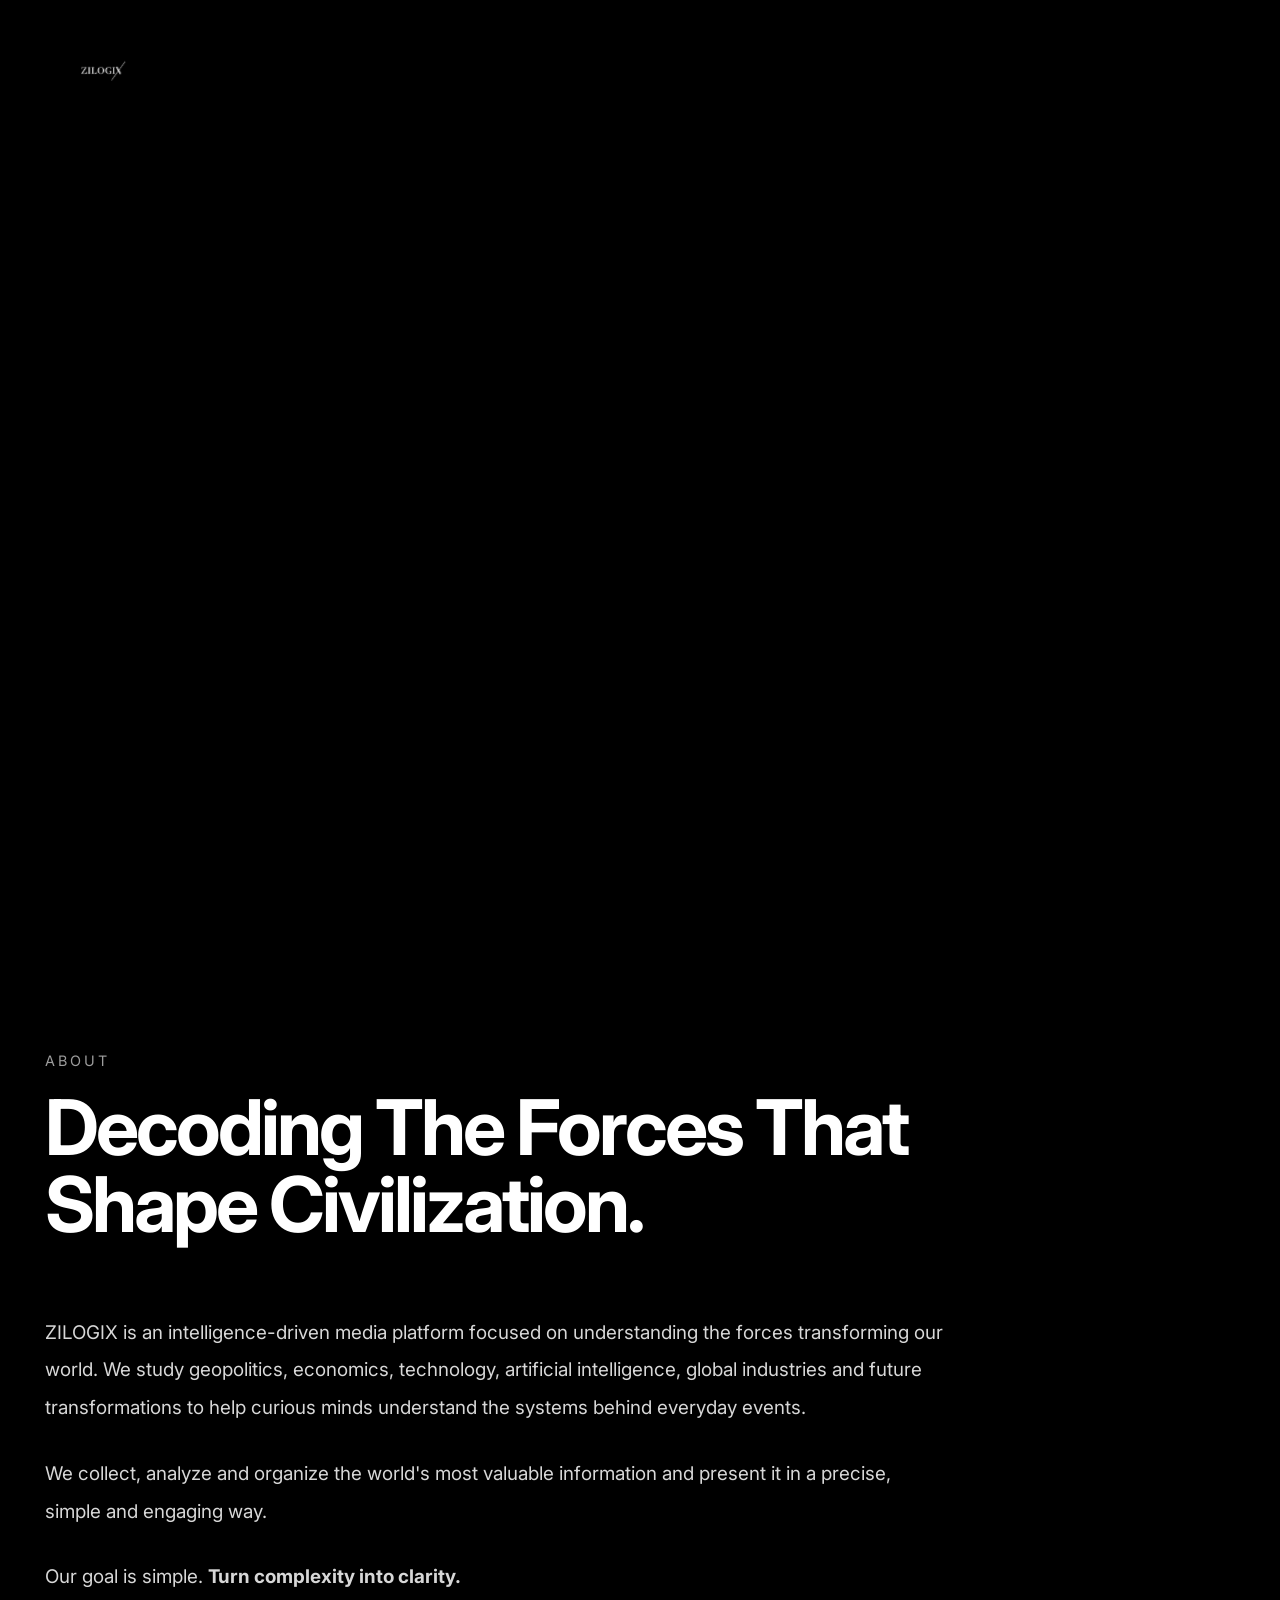
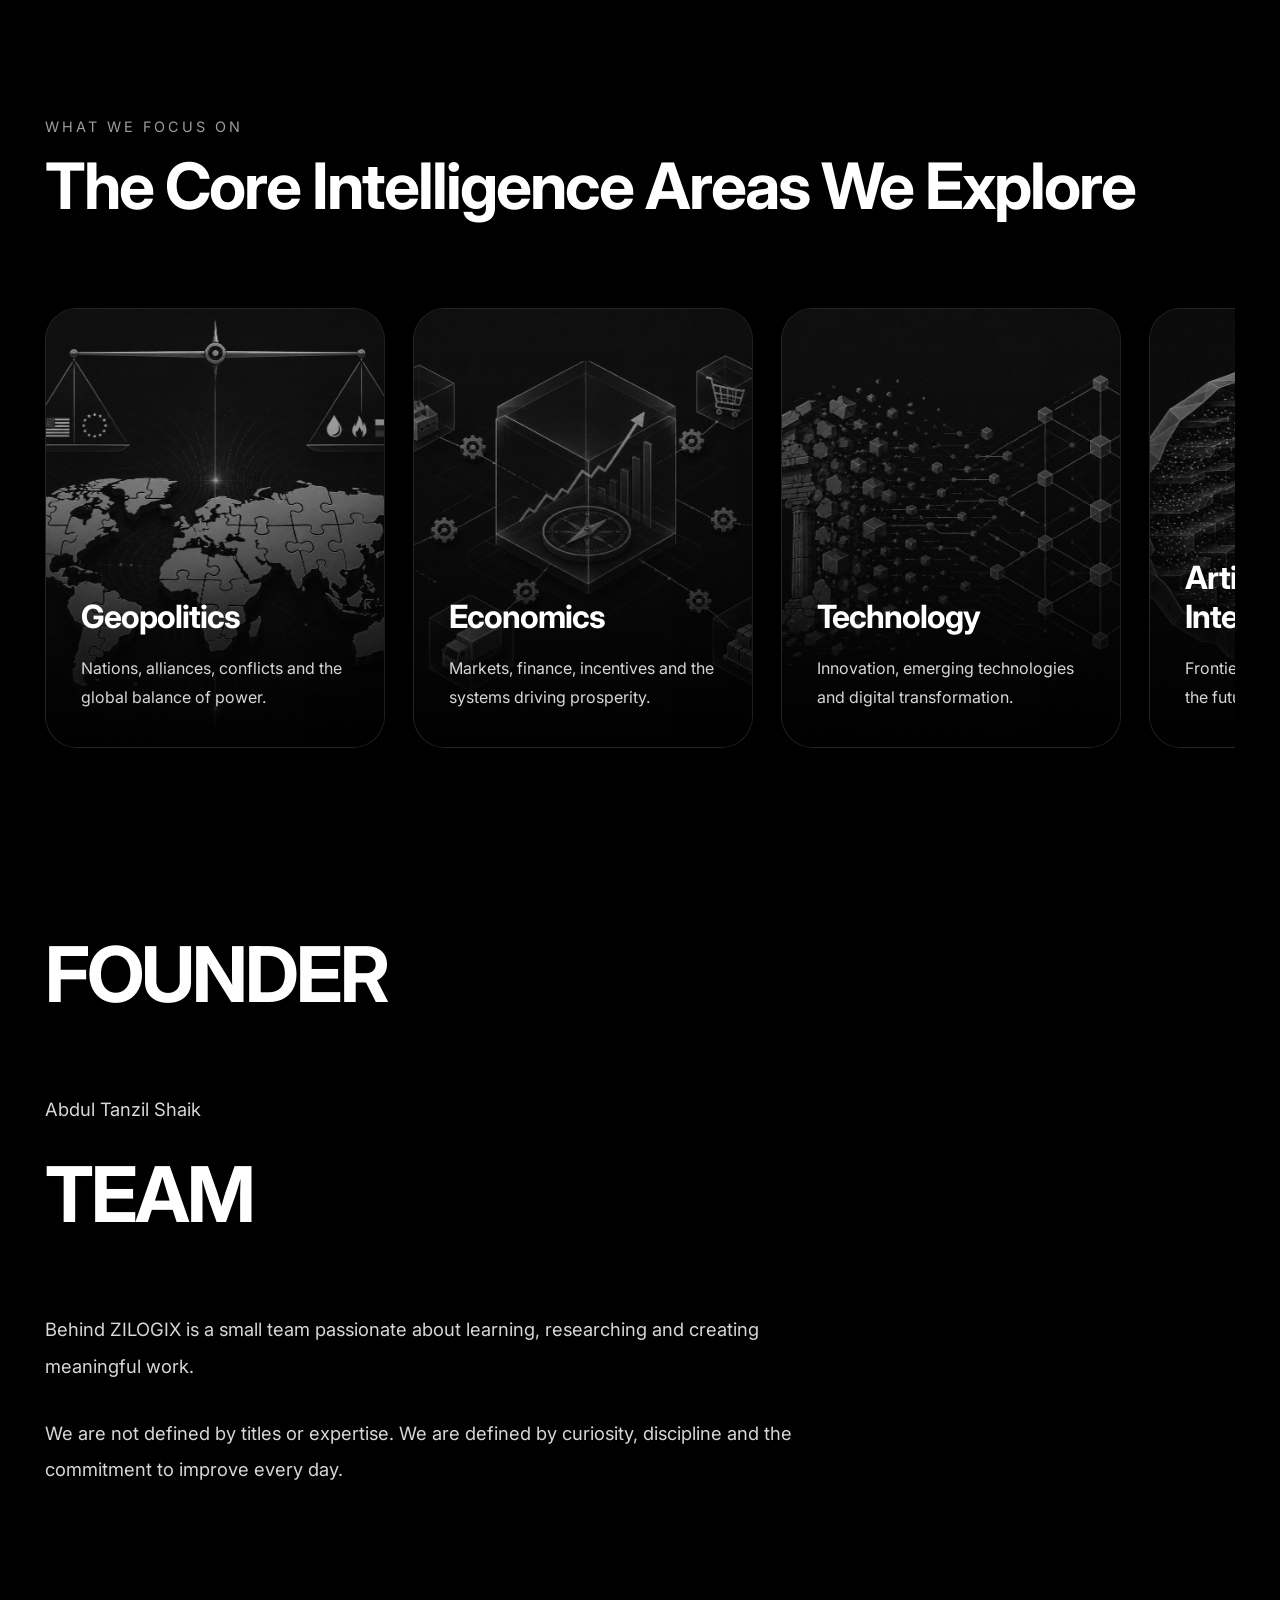
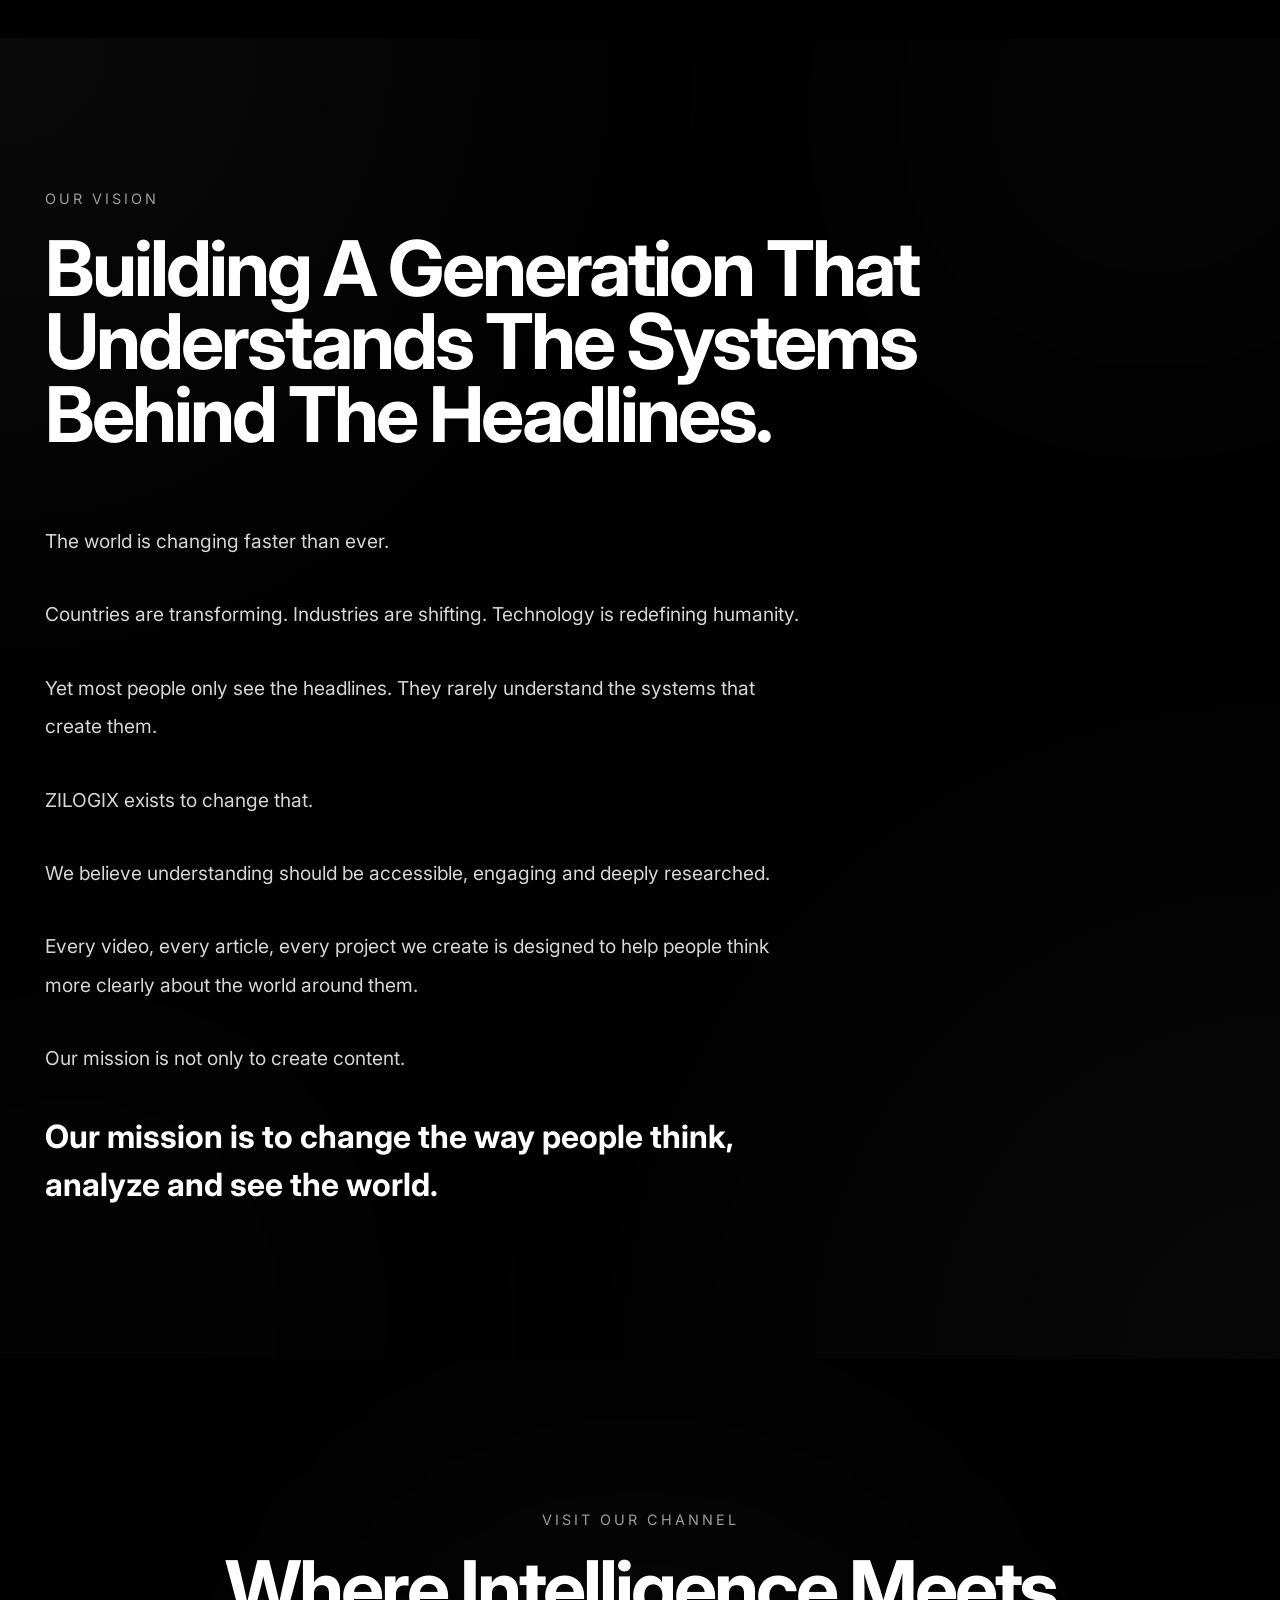
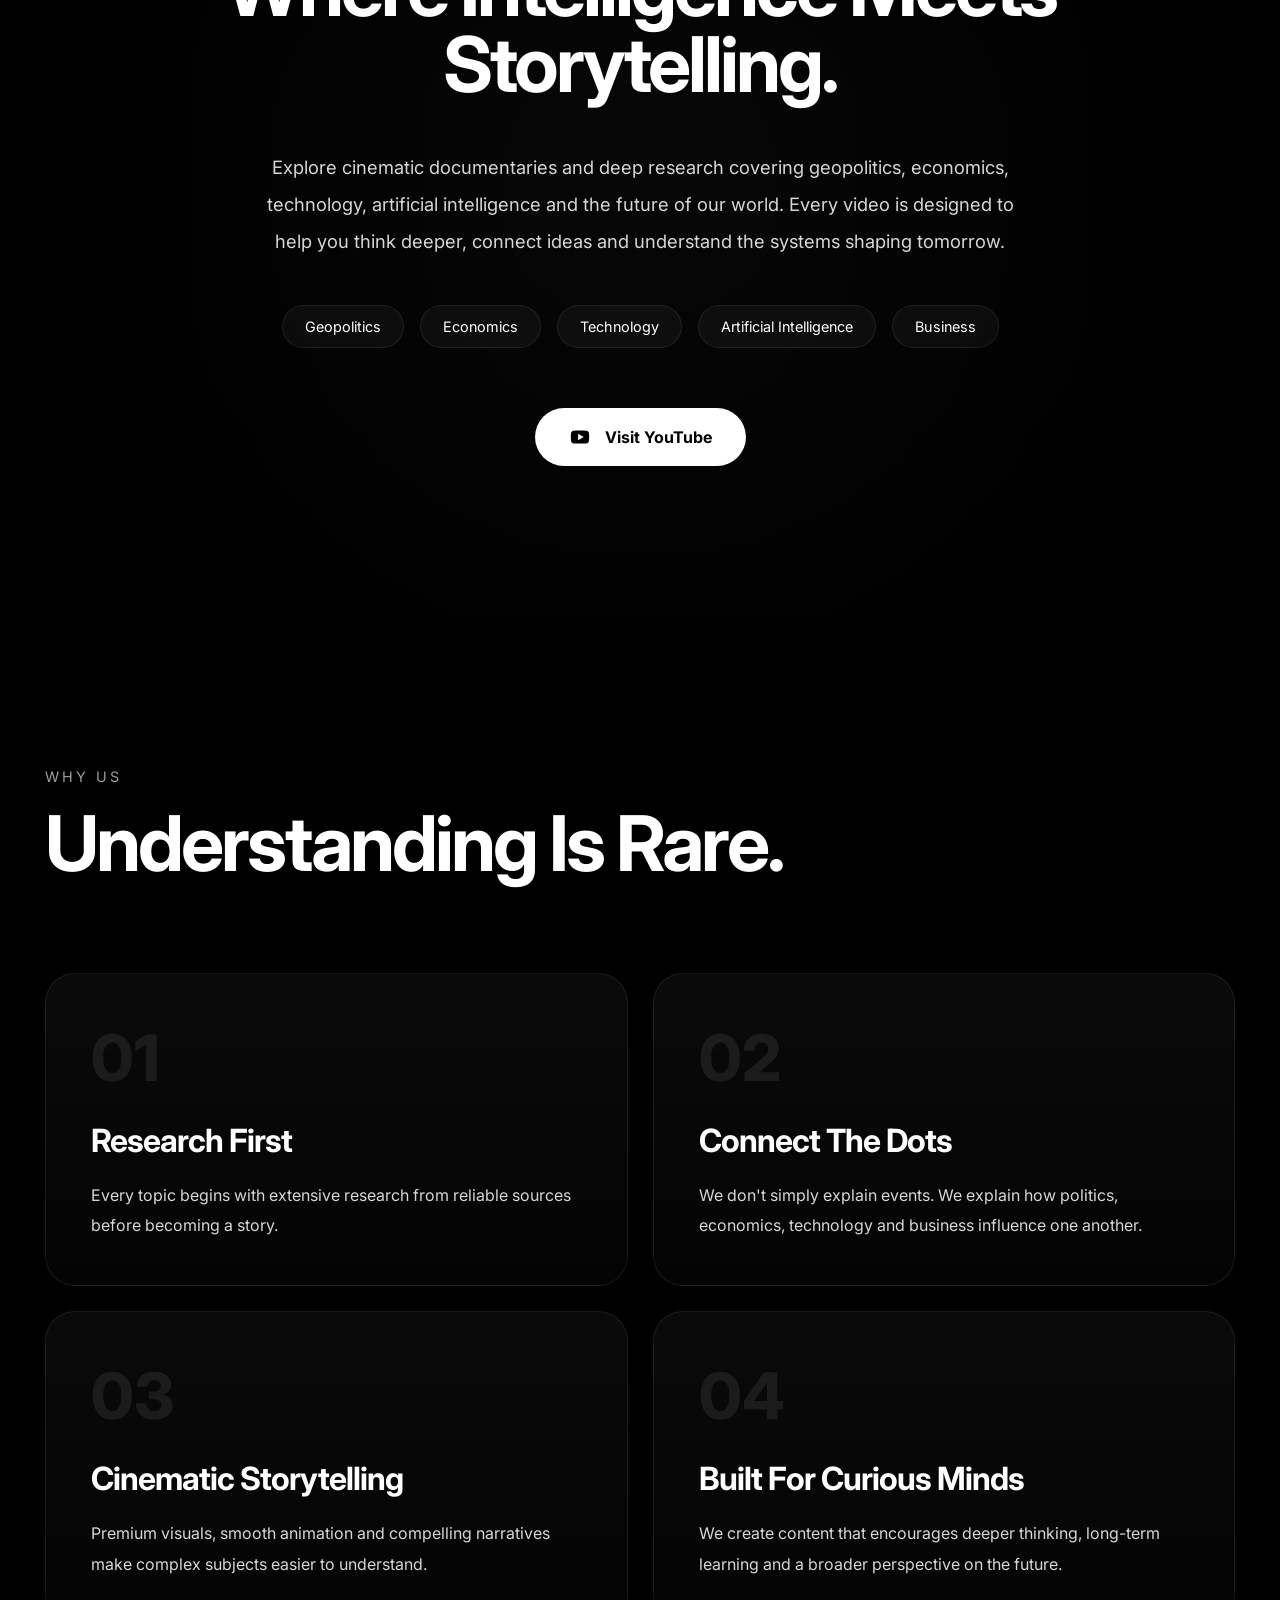
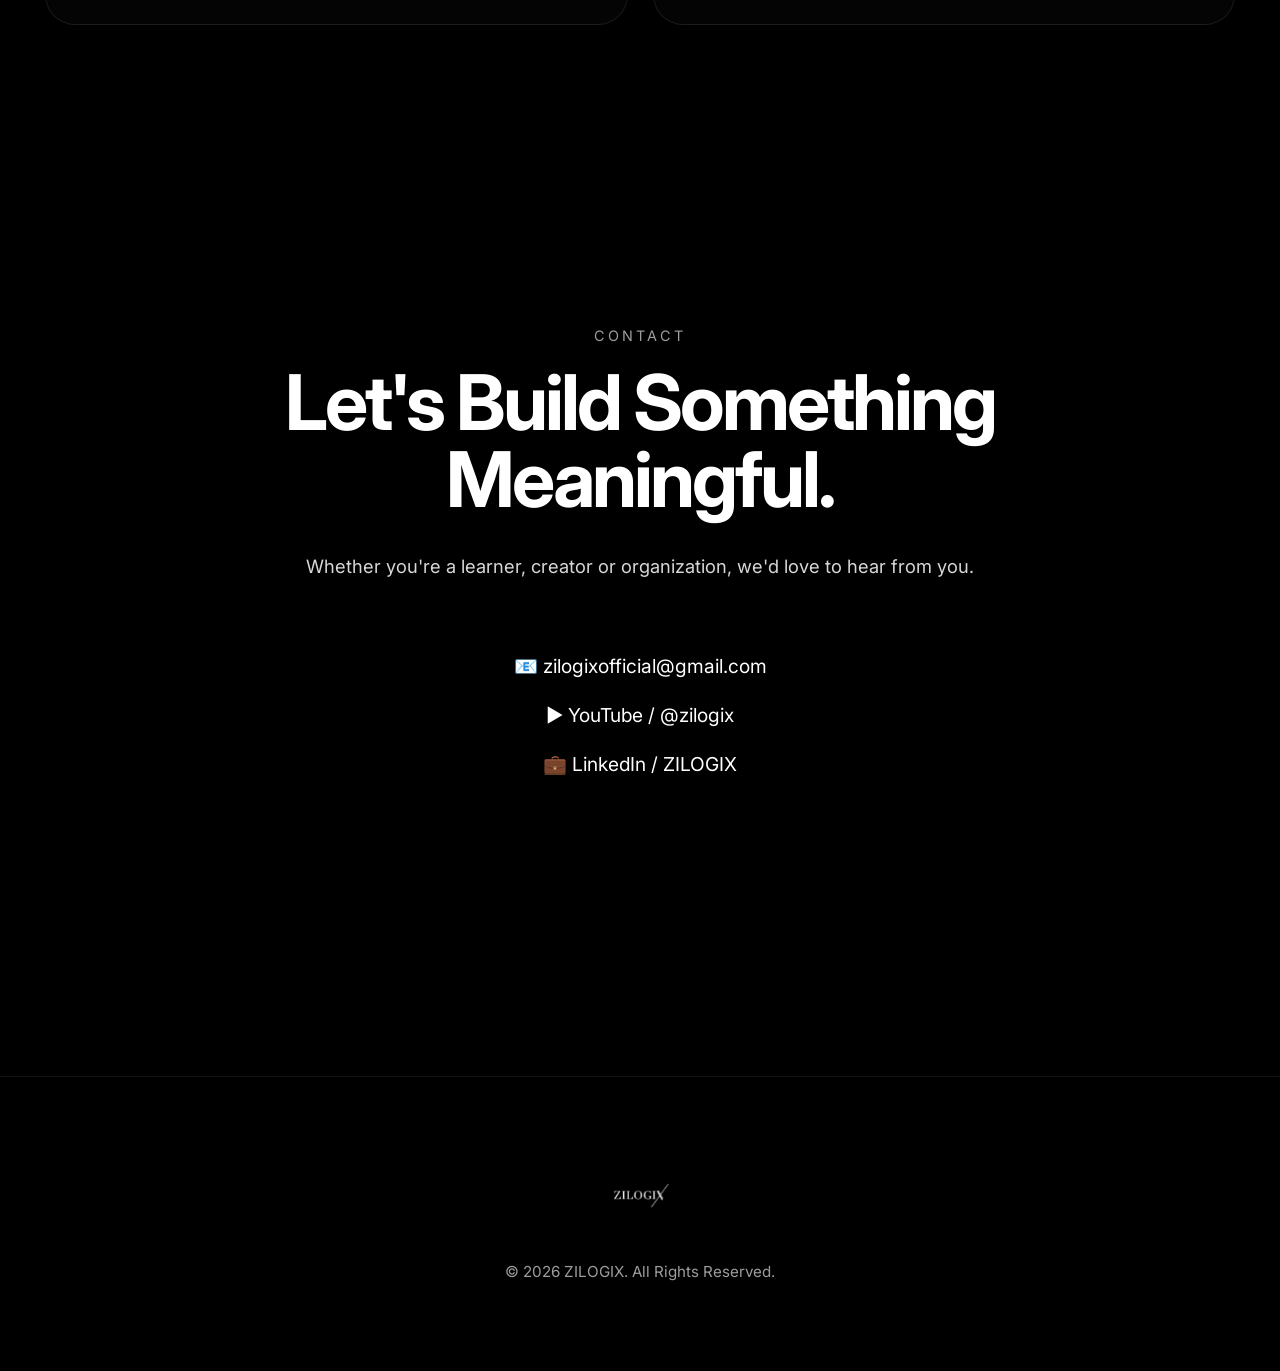
==== commit c0ebac59: "Updated founder section 2" ====
--- a/index.html
+++ b/index.html
@@ -307,11 +307,7 @@
 
     <div class="hero-content">
 
-        <span class="hero-tag">
-
-            INTELLIGENCE PLATFORM
-
-        </span>
+       
 
         <h1>
 
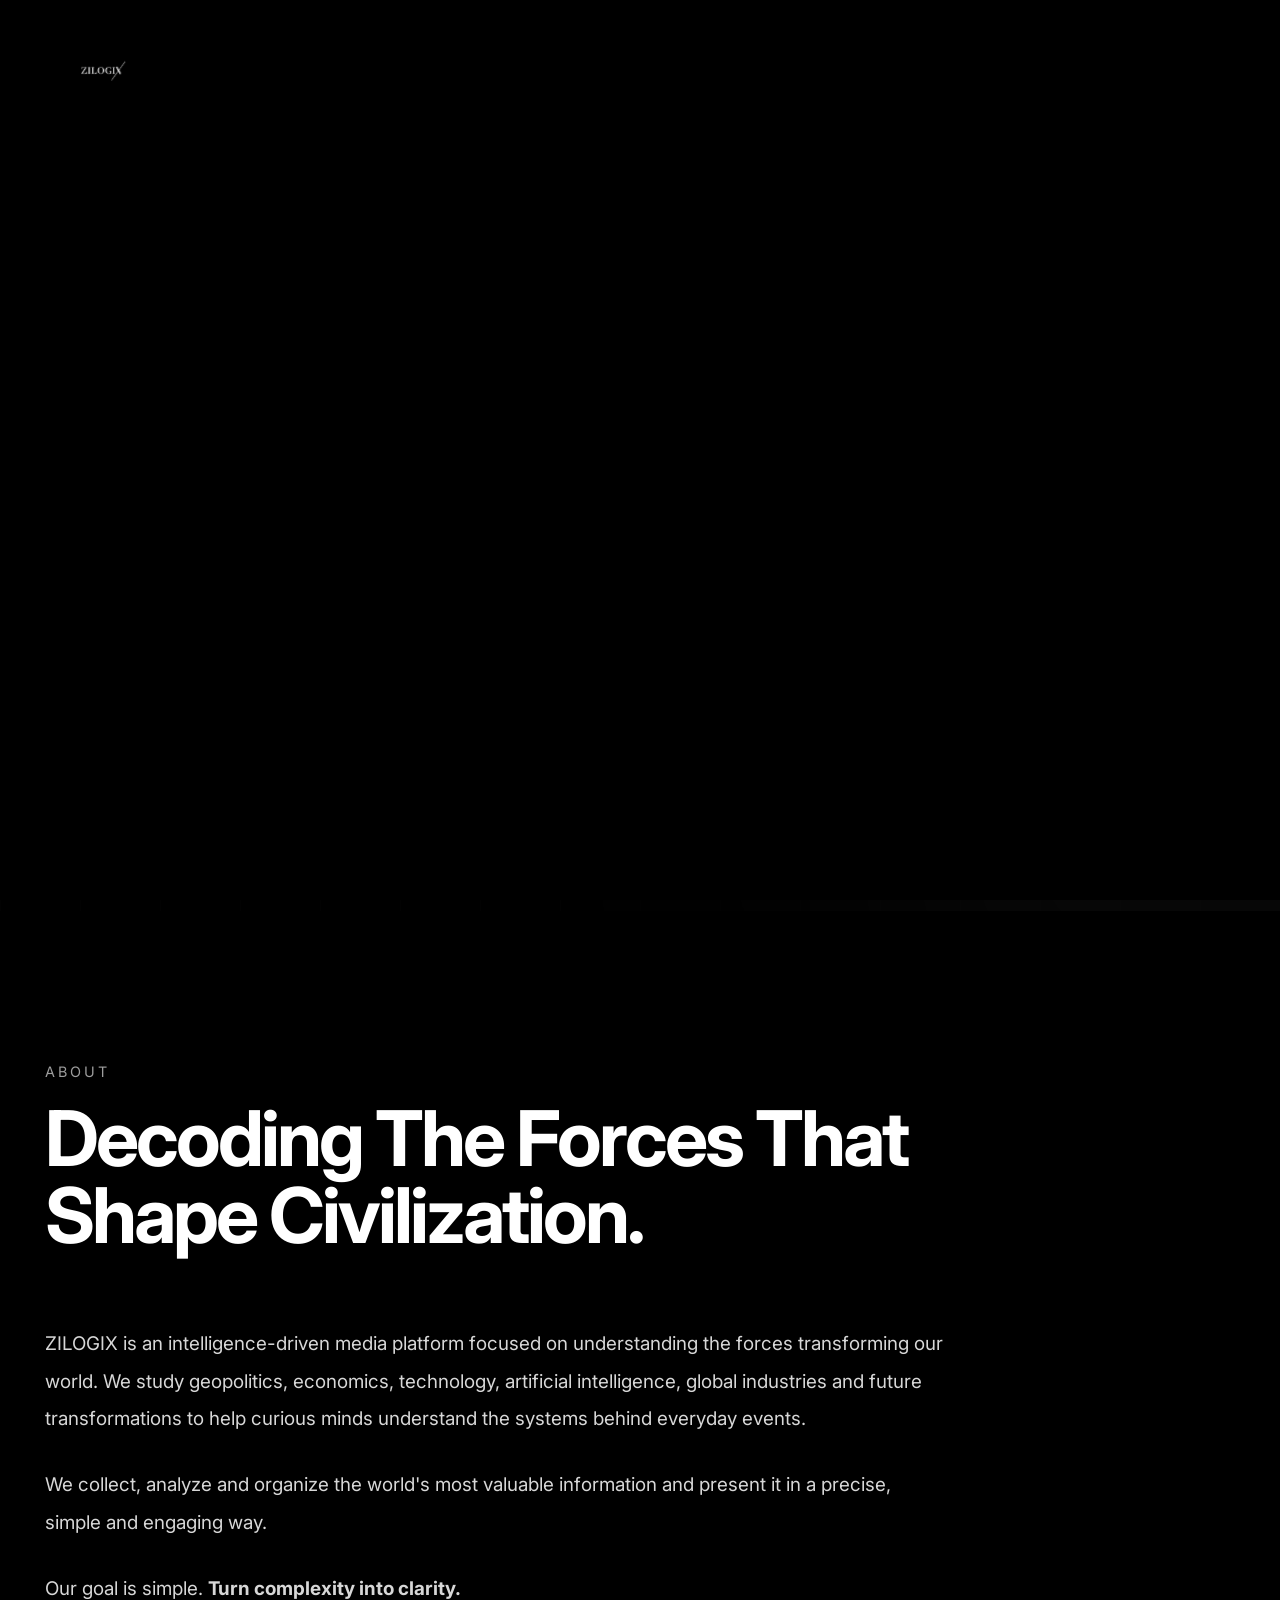
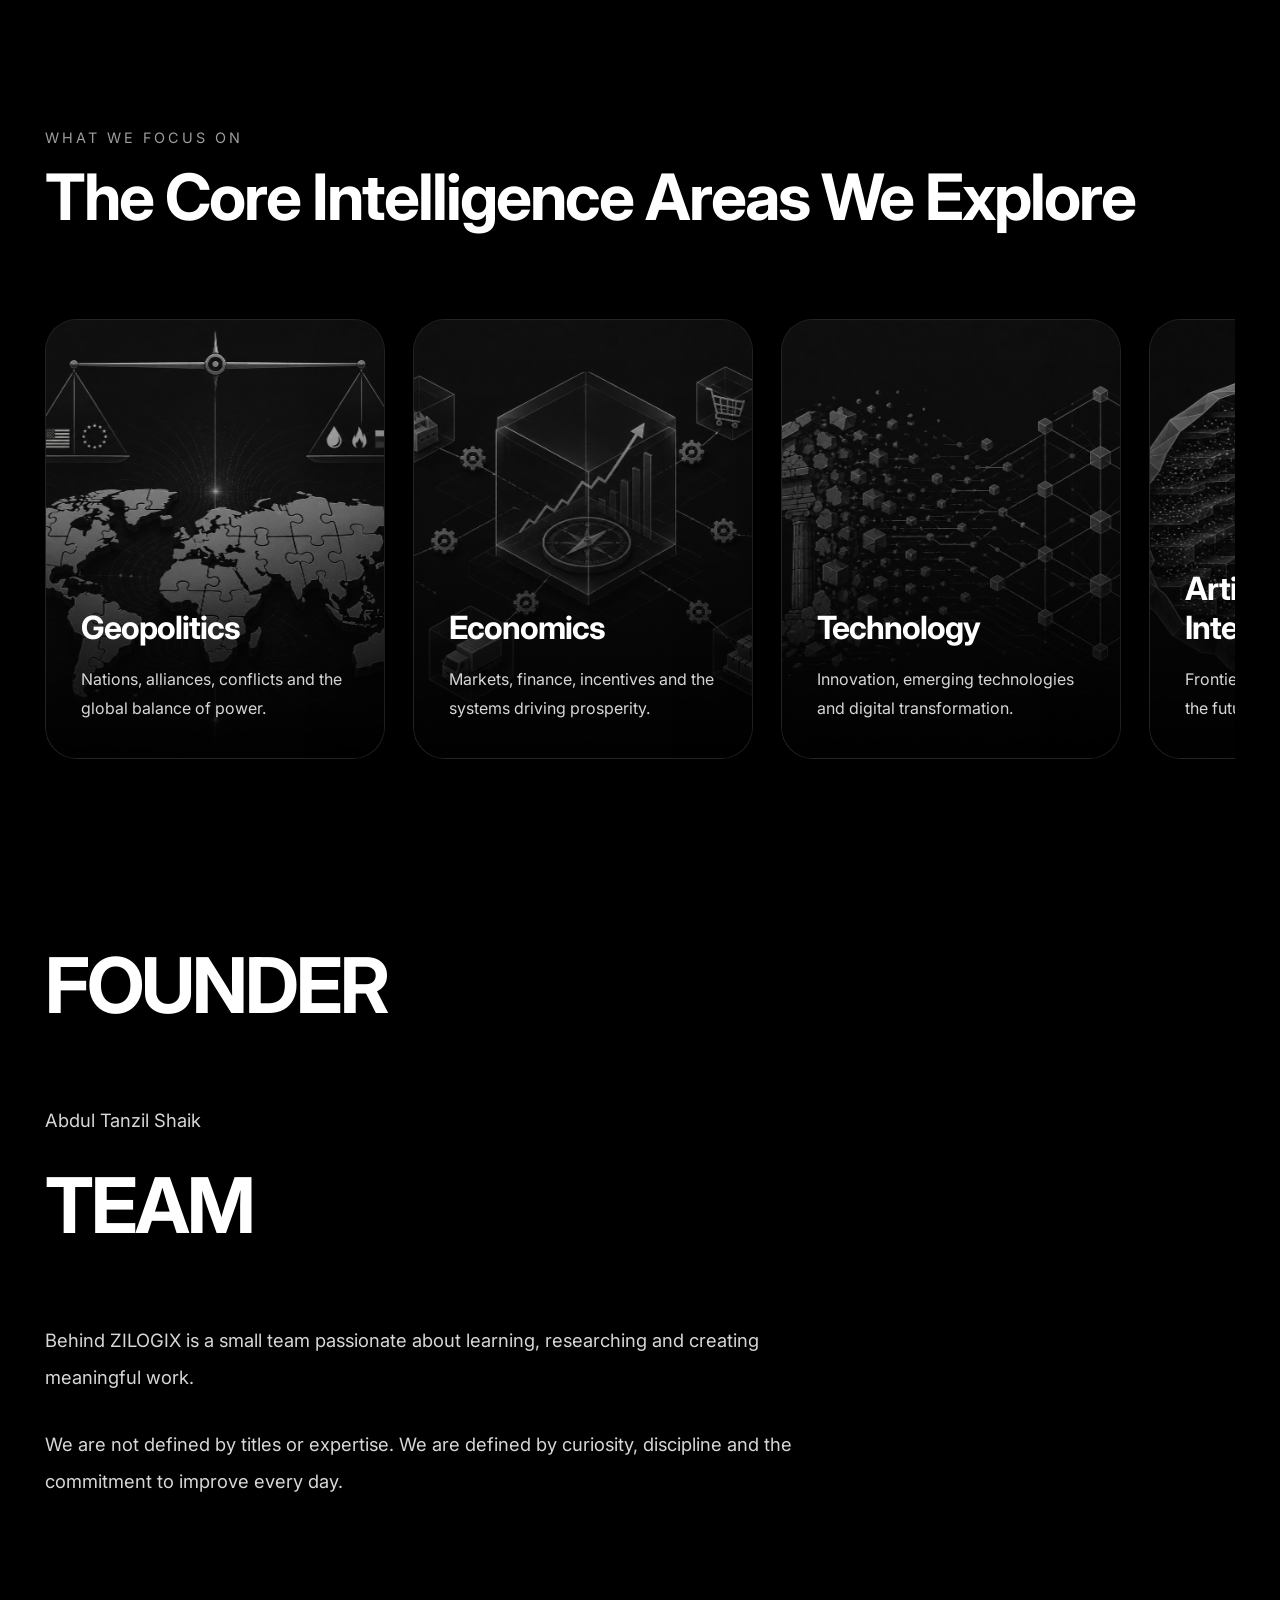
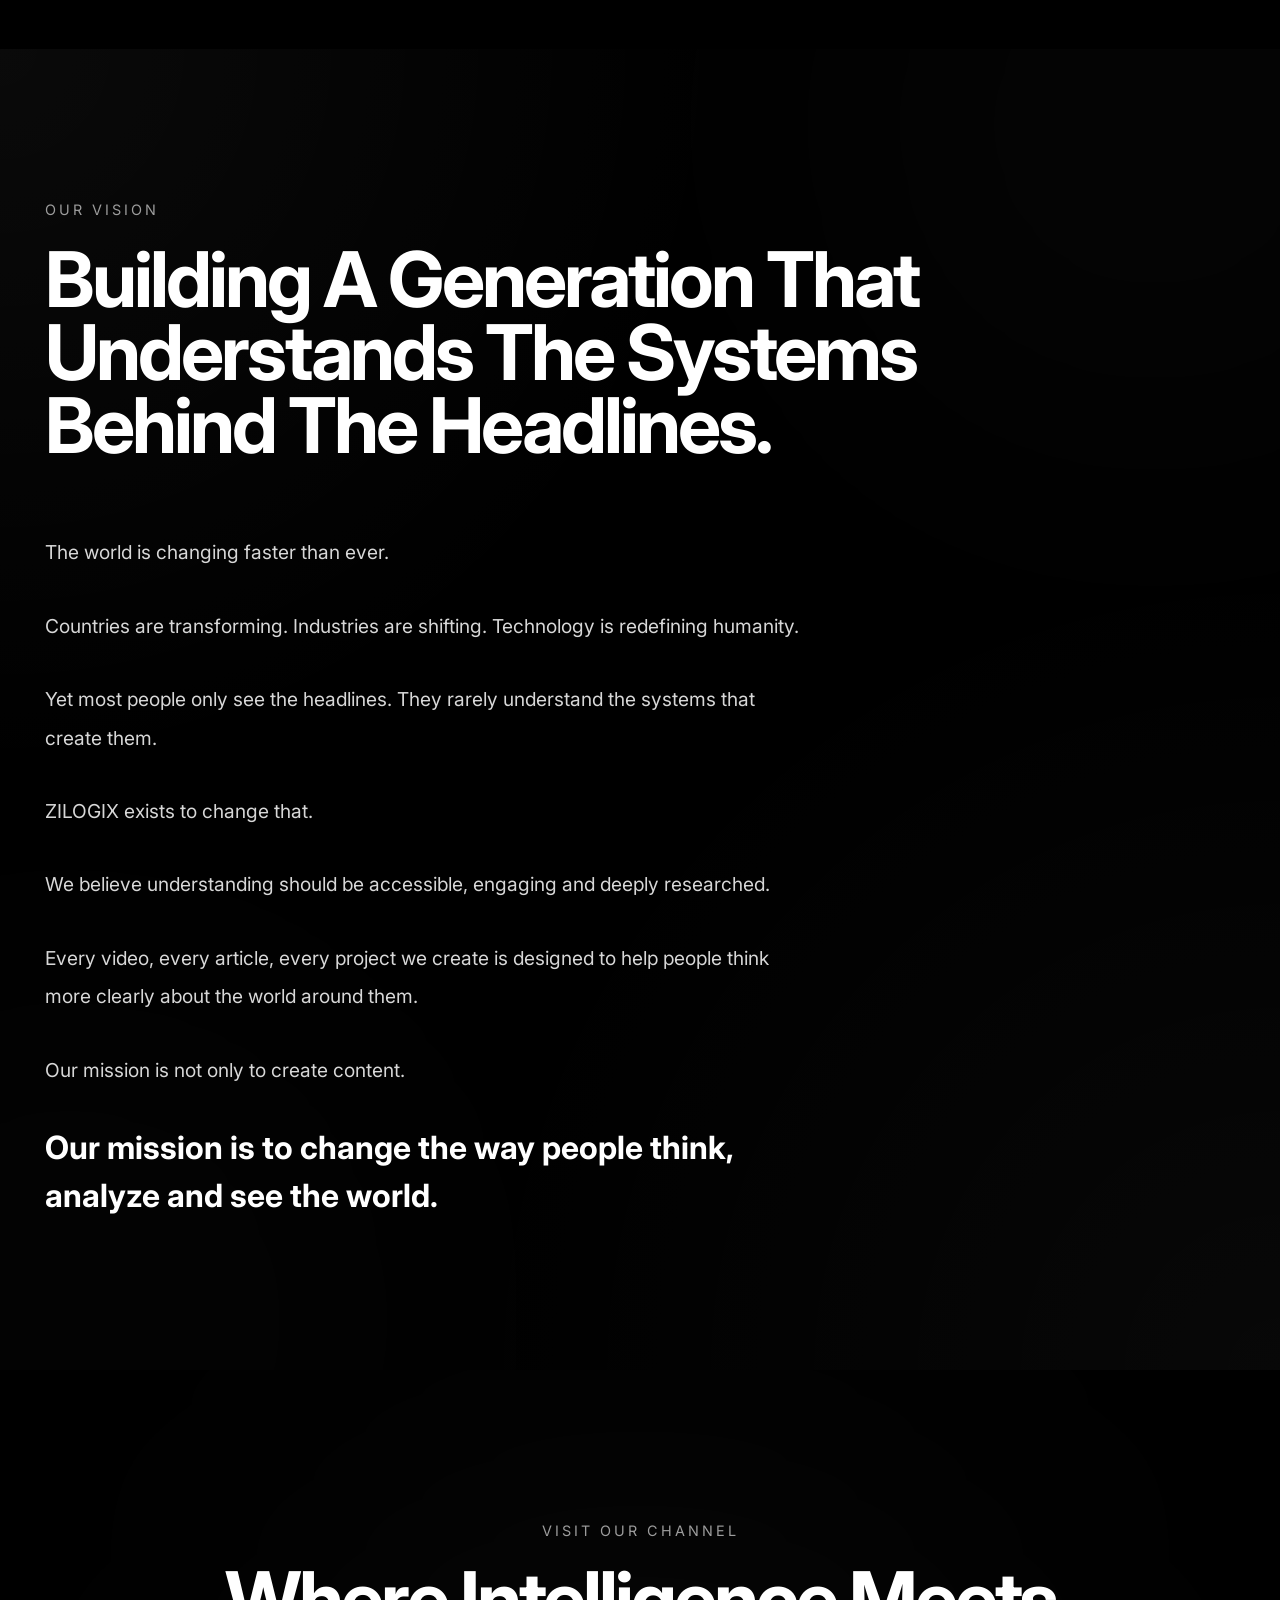
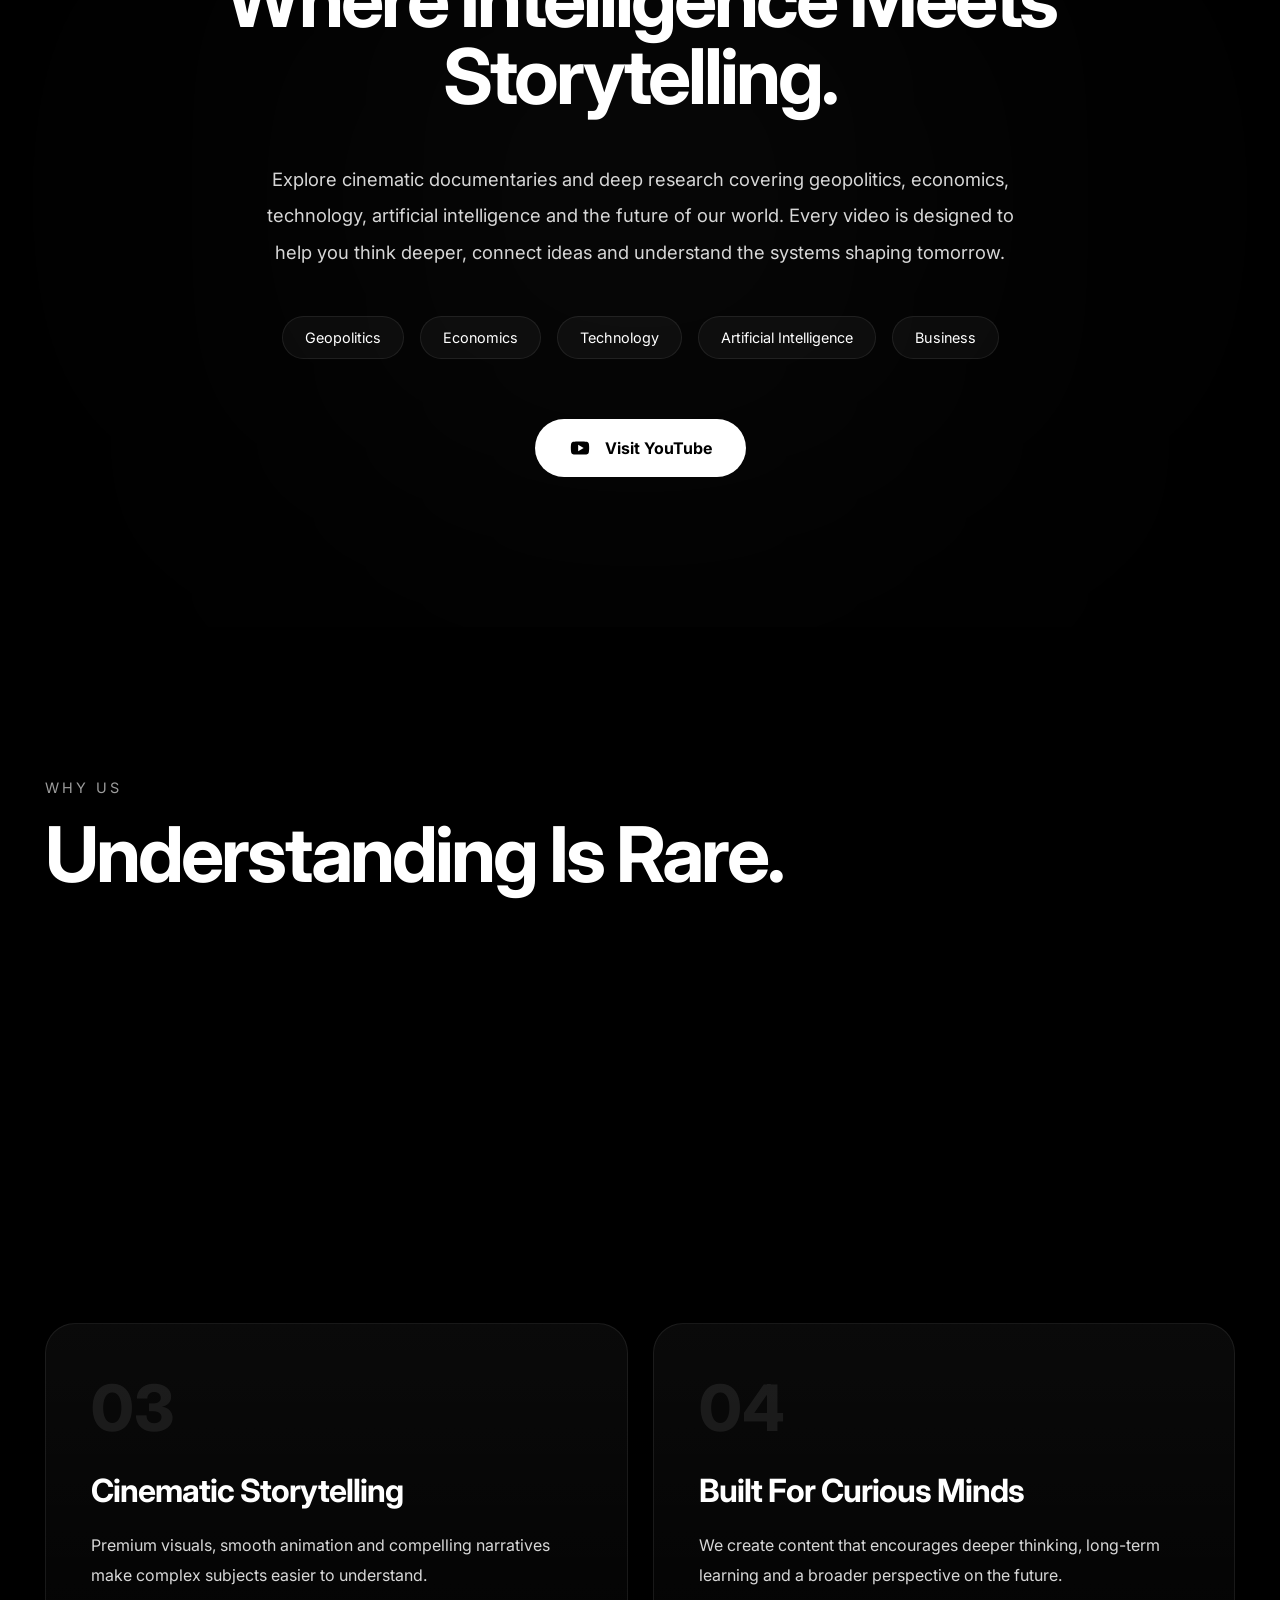
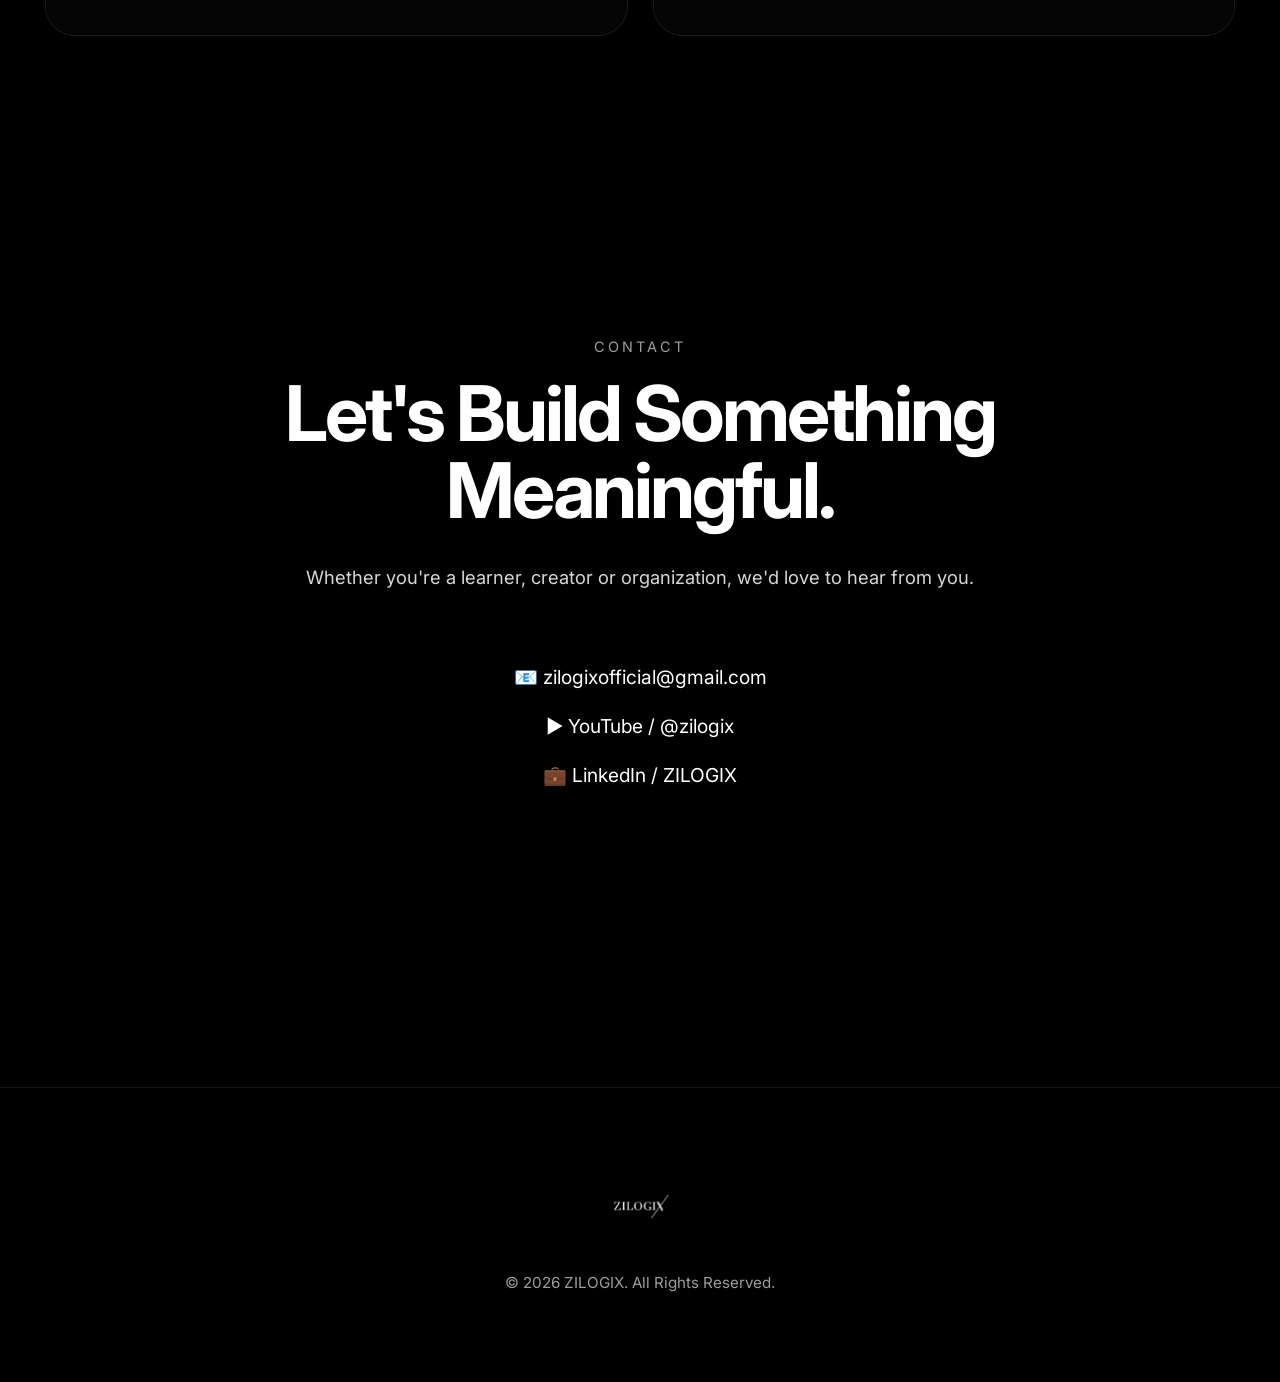
==== commit 72085b9b: "Updated founder section 3" ====
--- a/index.html
+++ b/index.html
@@ -307,7 +307,11 @@
 
     <div class="hero-content">
 
-       
+        <span class="hero-tag">
+
+            
+
+        </span>
 
         <h1>
 
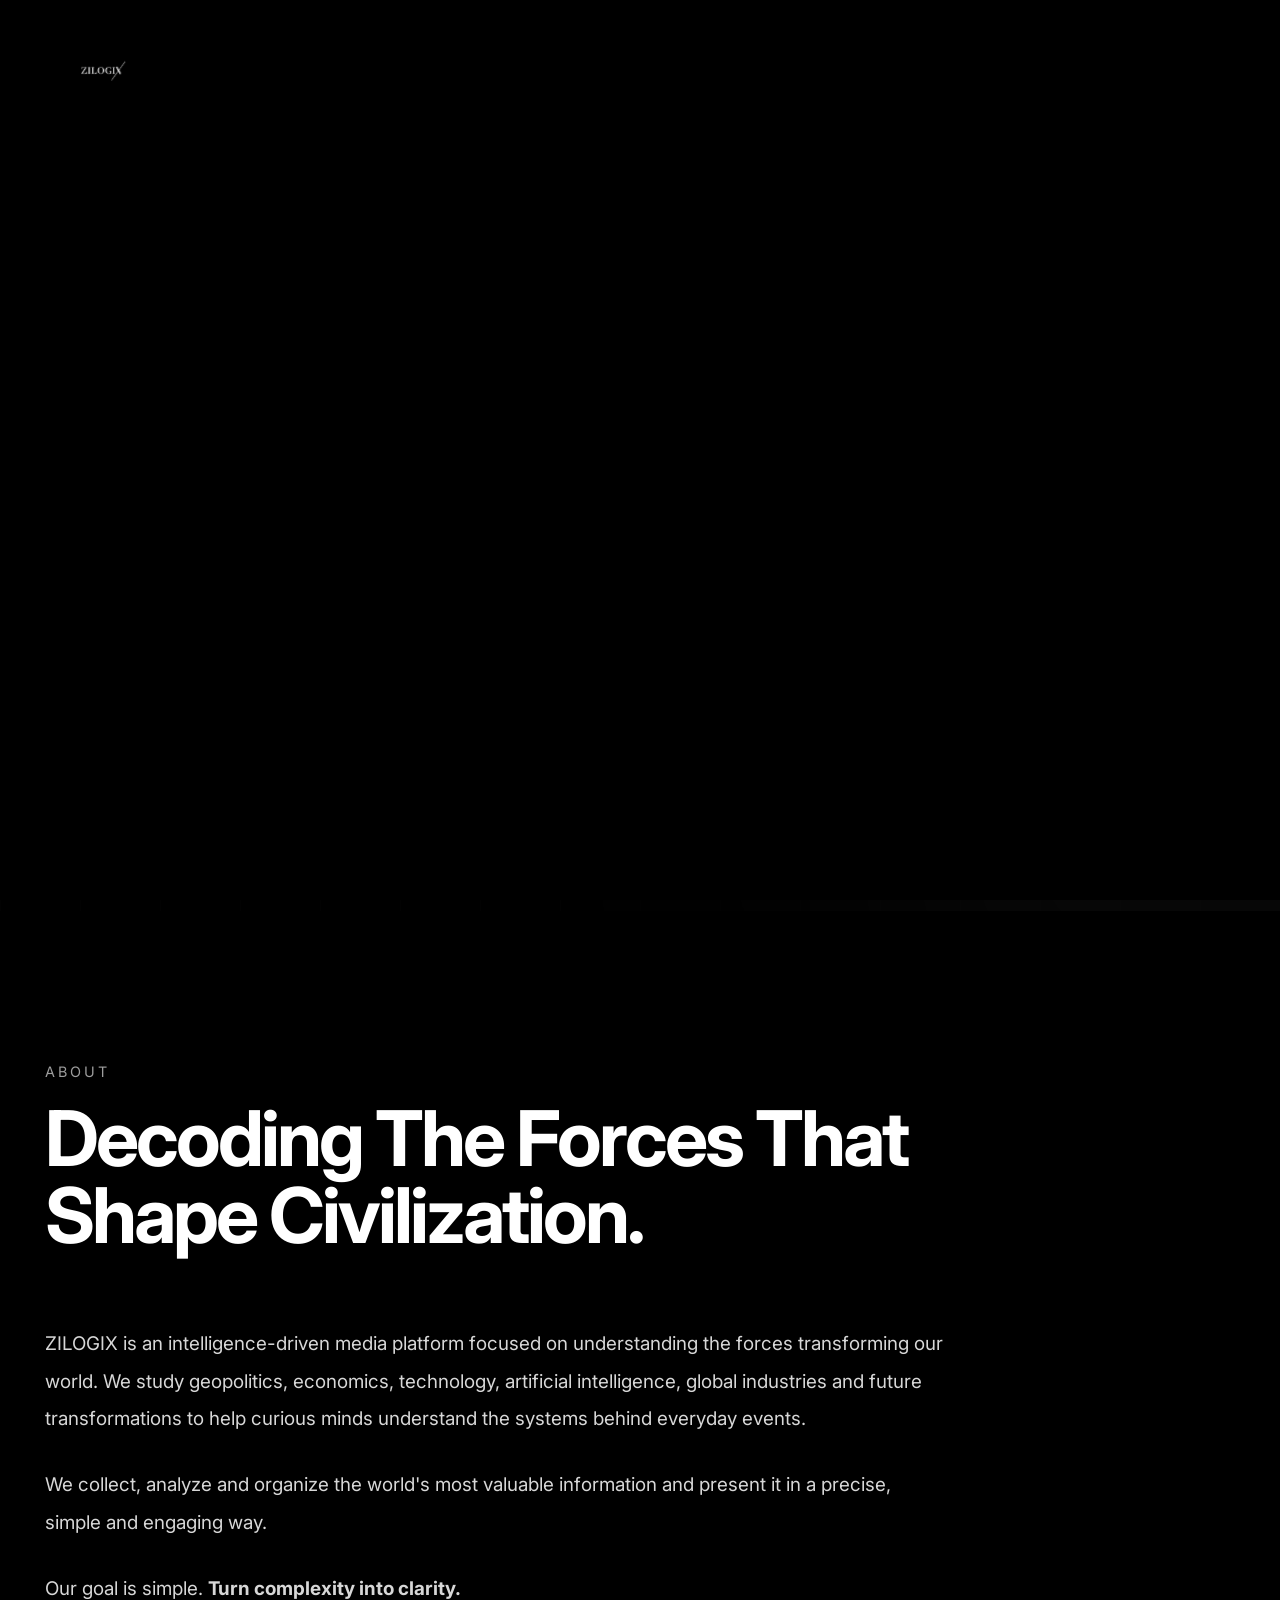
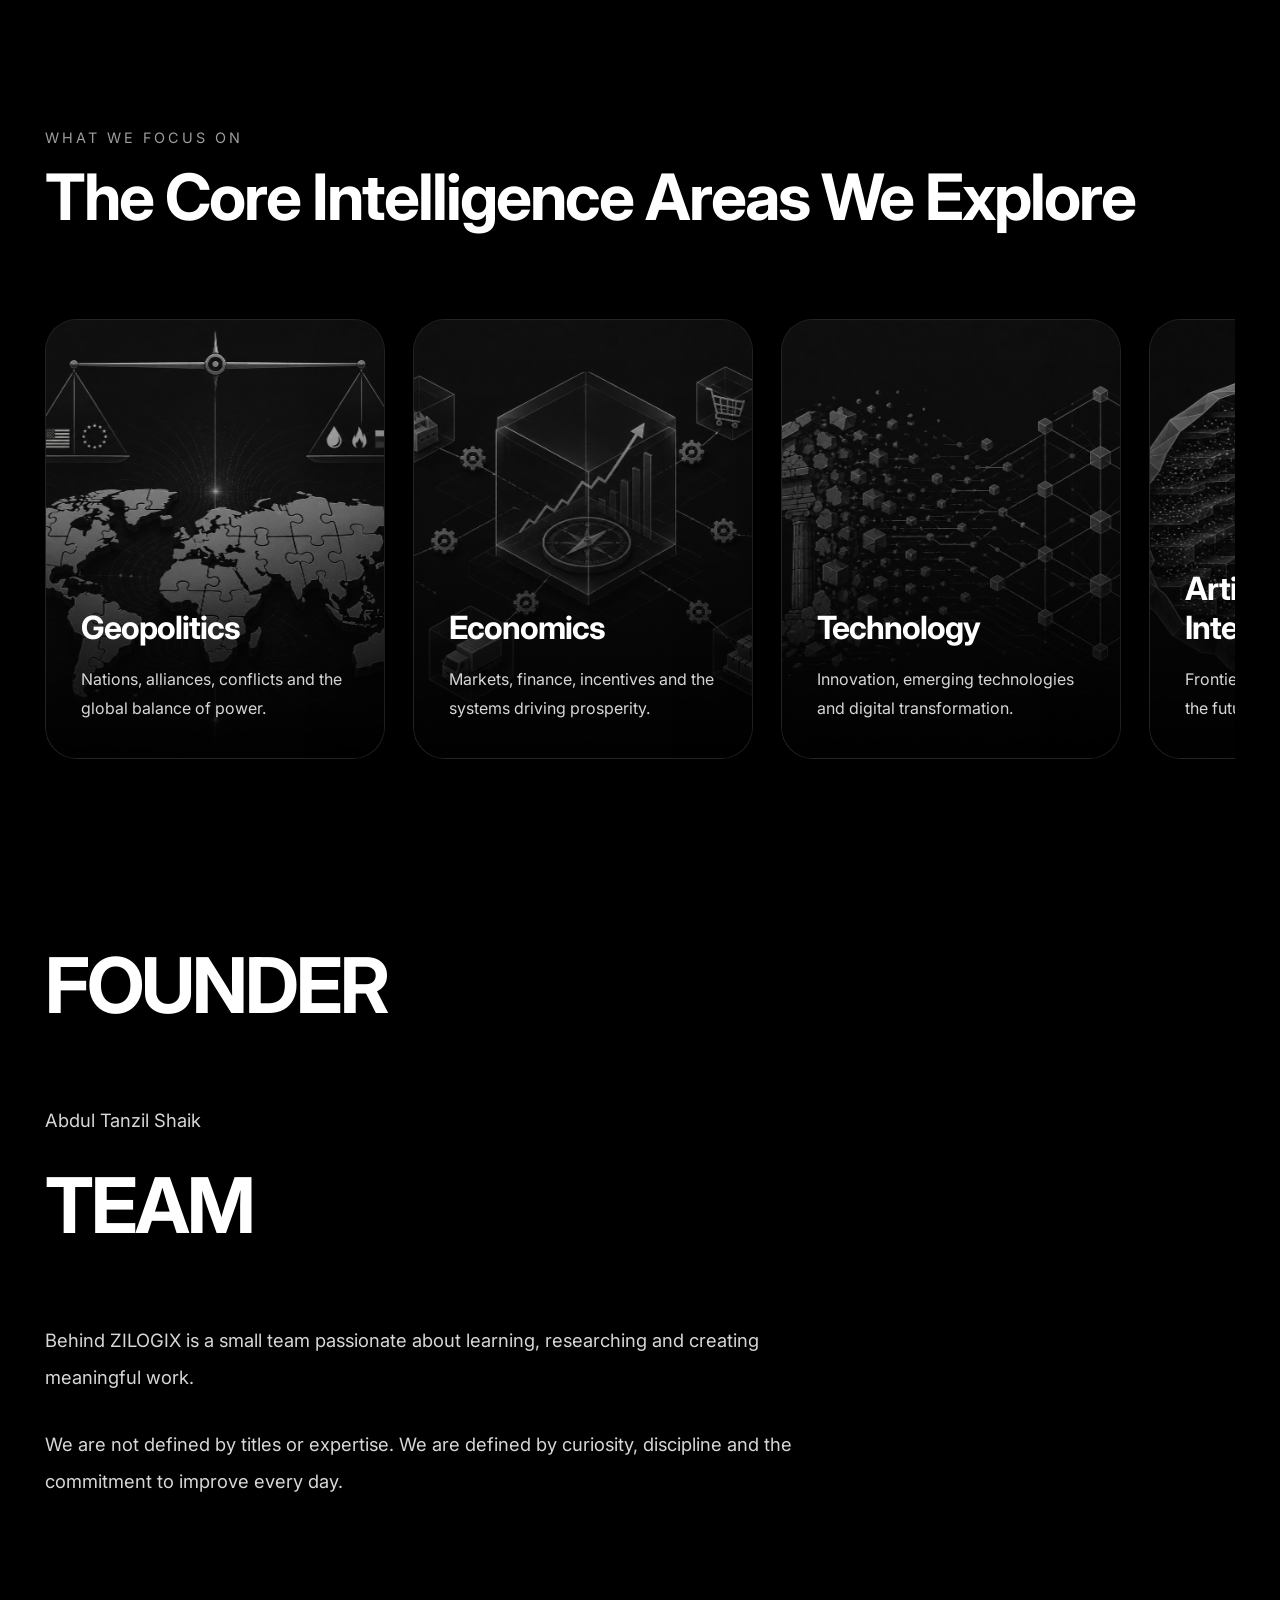
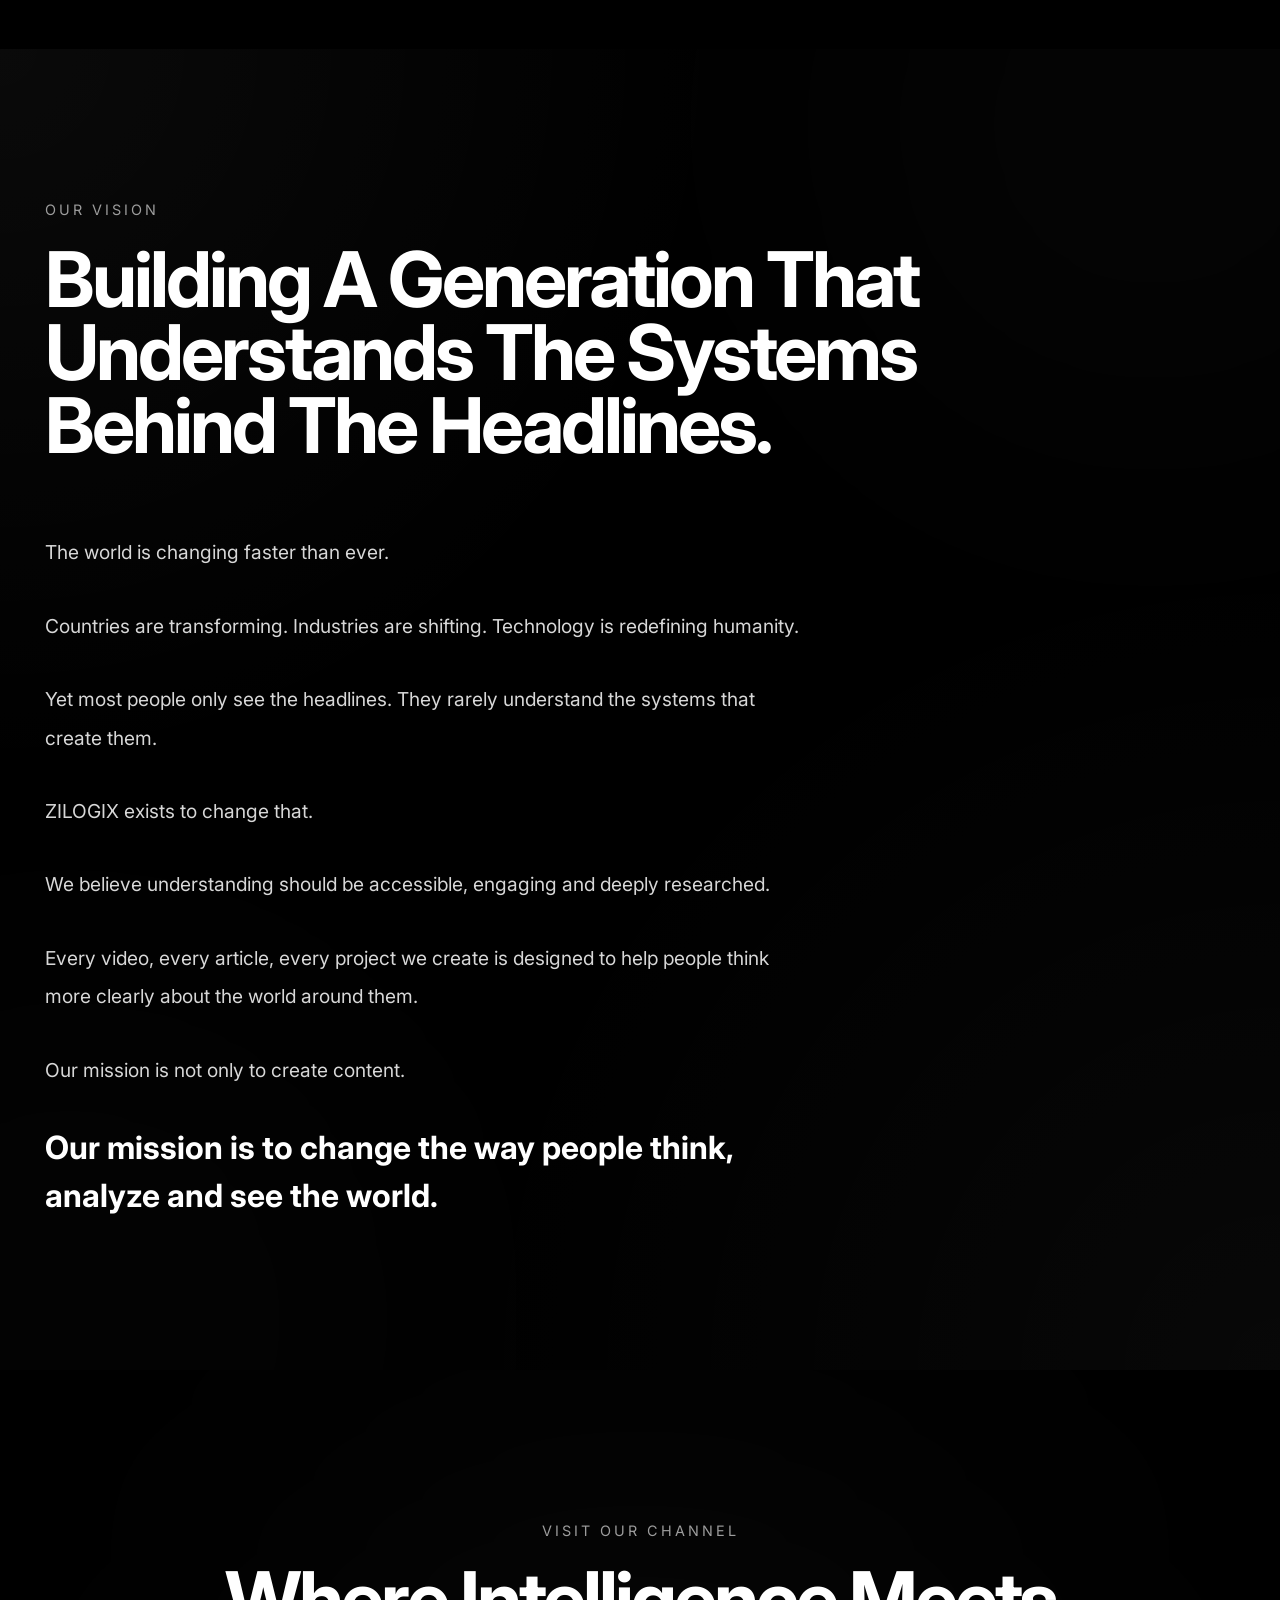
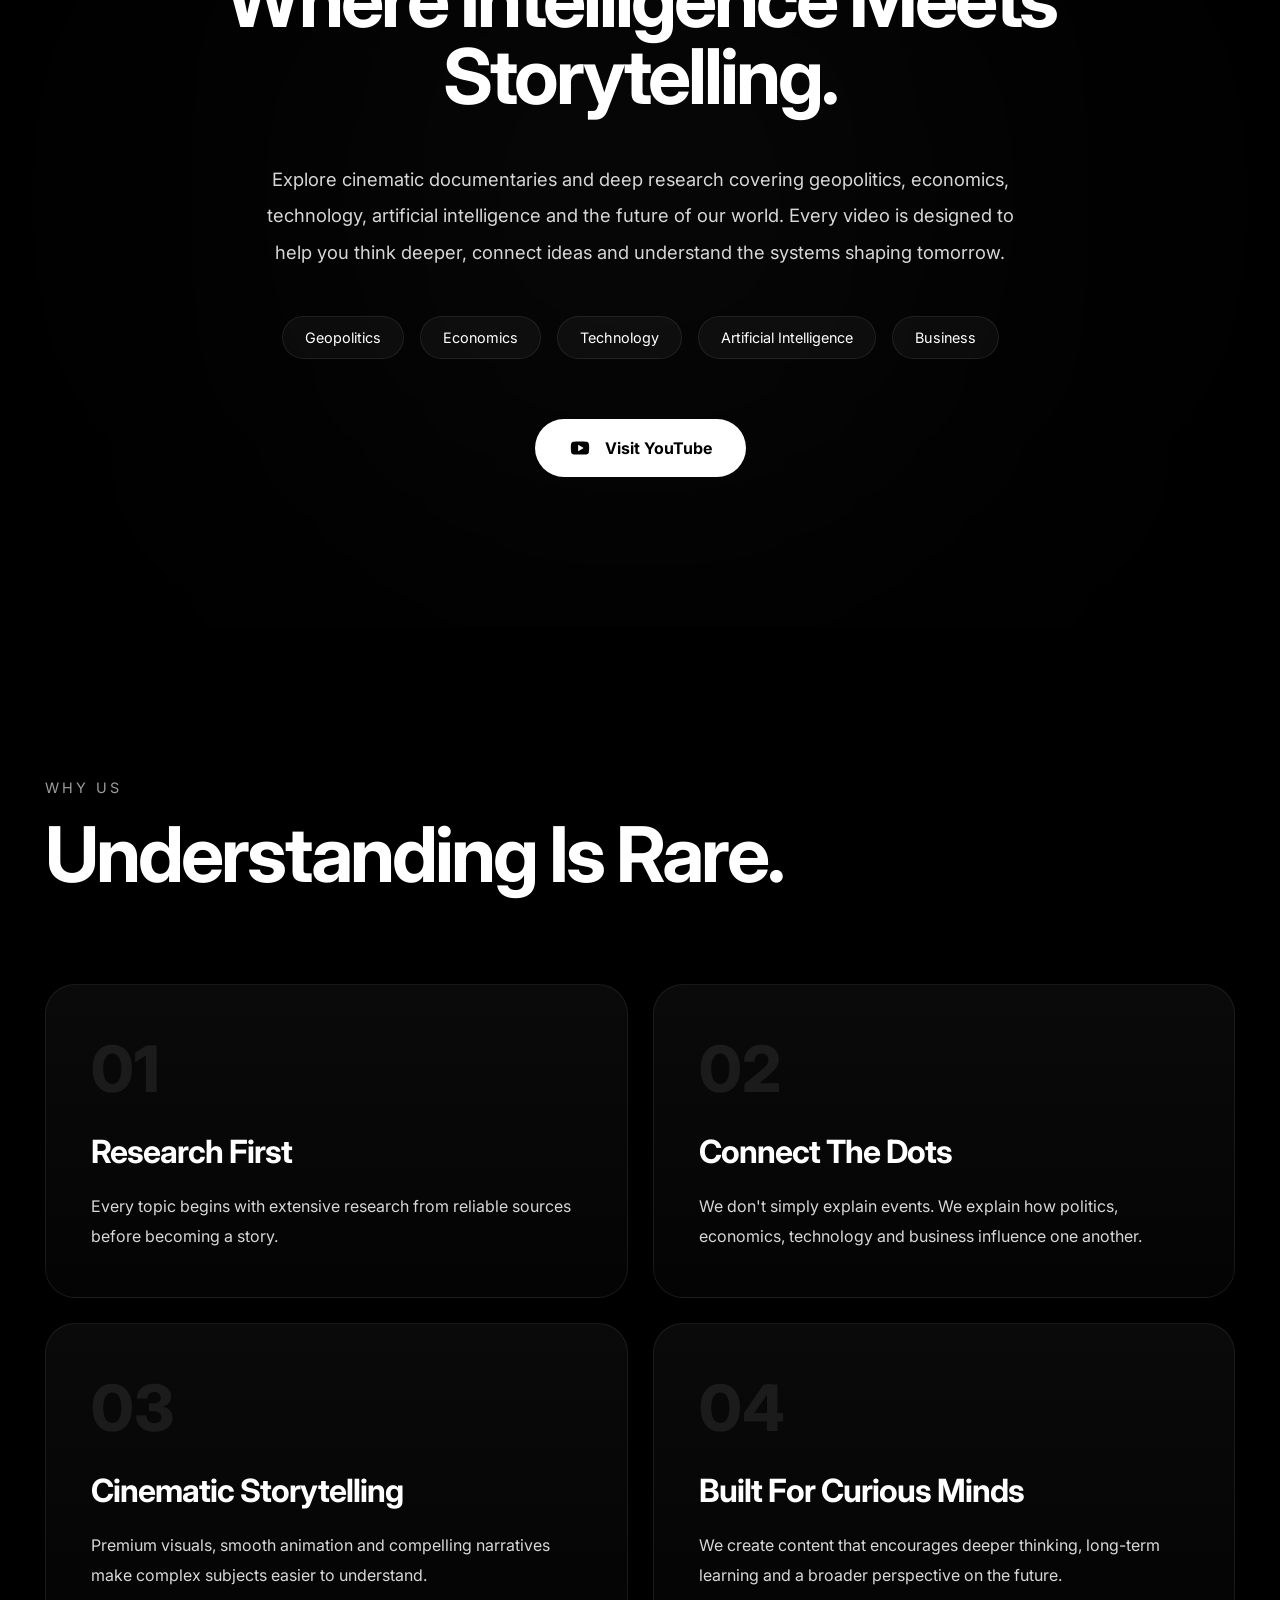
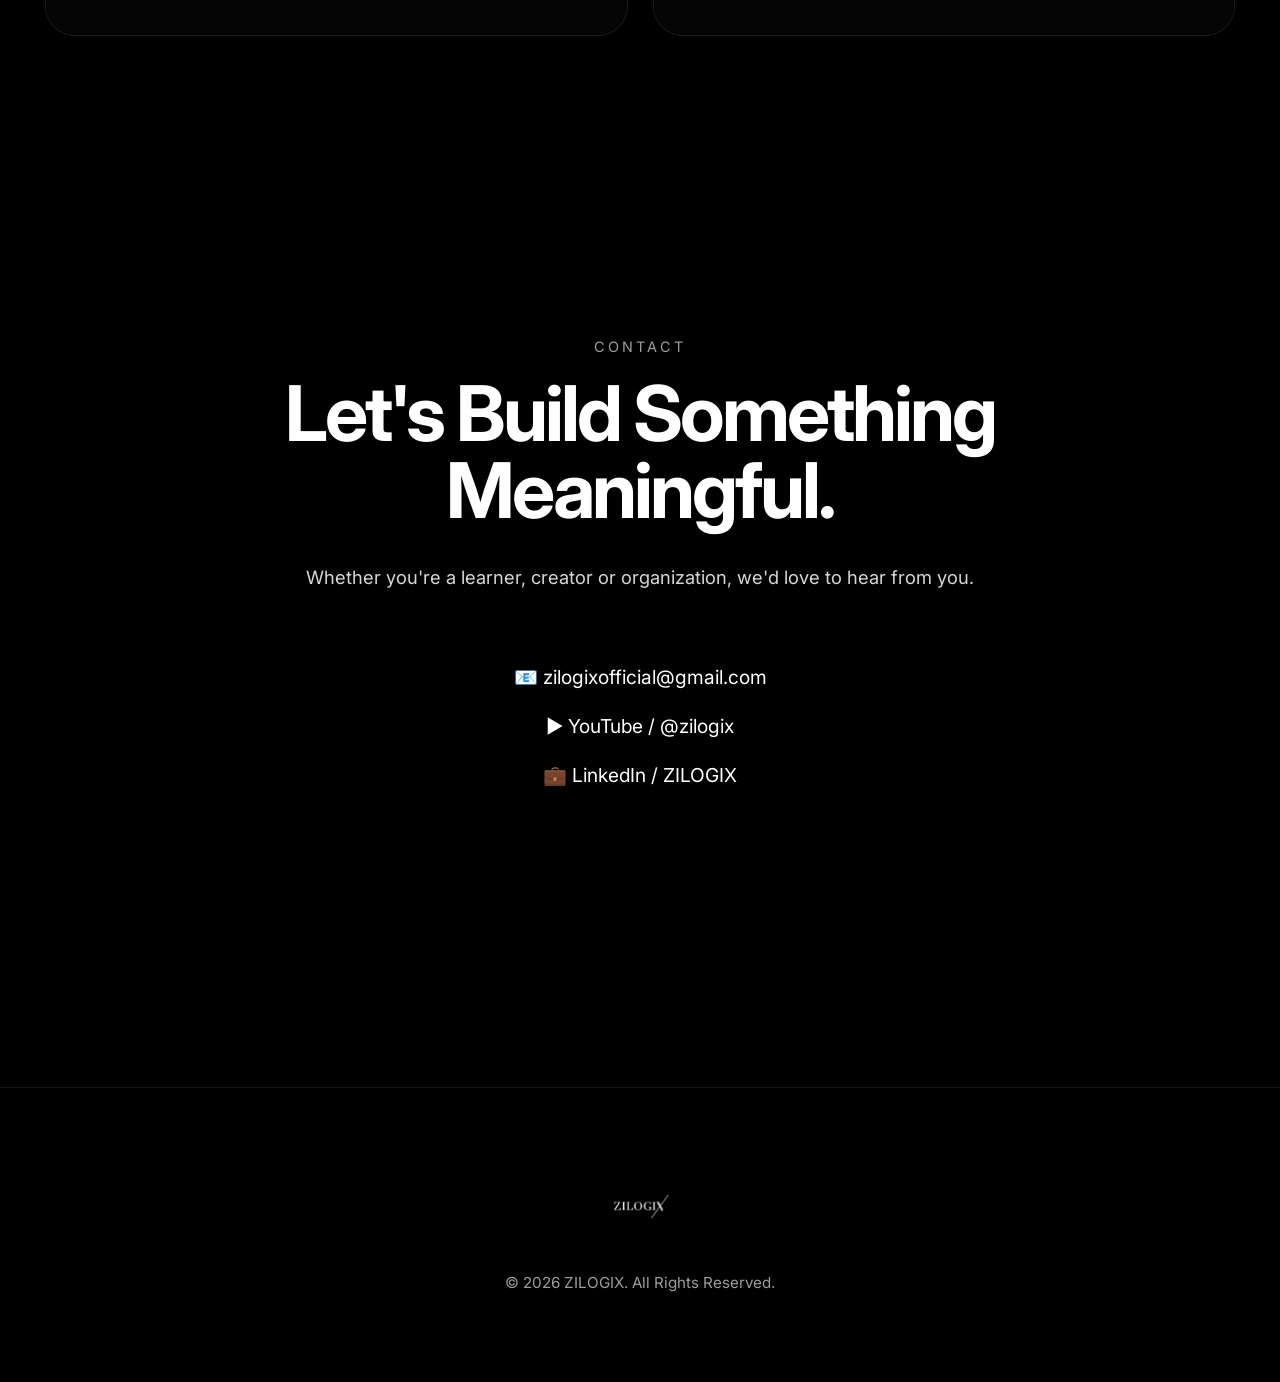
==== commit c4f22095: "next update" ====
--- a/index.html
+++ b/index.html
@@ -2,6 +2,15 @@
 <html lang="en">
 
 <head>
+    <!-- Google tag (gtag.js) -->
+<script async src="https://www.googletagmanager.com/gtag/js?id=G-1QFLCFF7XP"></script>
+<script>
+  window.dataLayer = window.dataLayer || [];
+  function gtag(){dataLayer.push(arguments);}
+  gtag('js', new Date());
+
+  gtag('config', 'G-1QFLCFF7XP');
+</script>
 
     <!-- ==========================================
          BASIC META
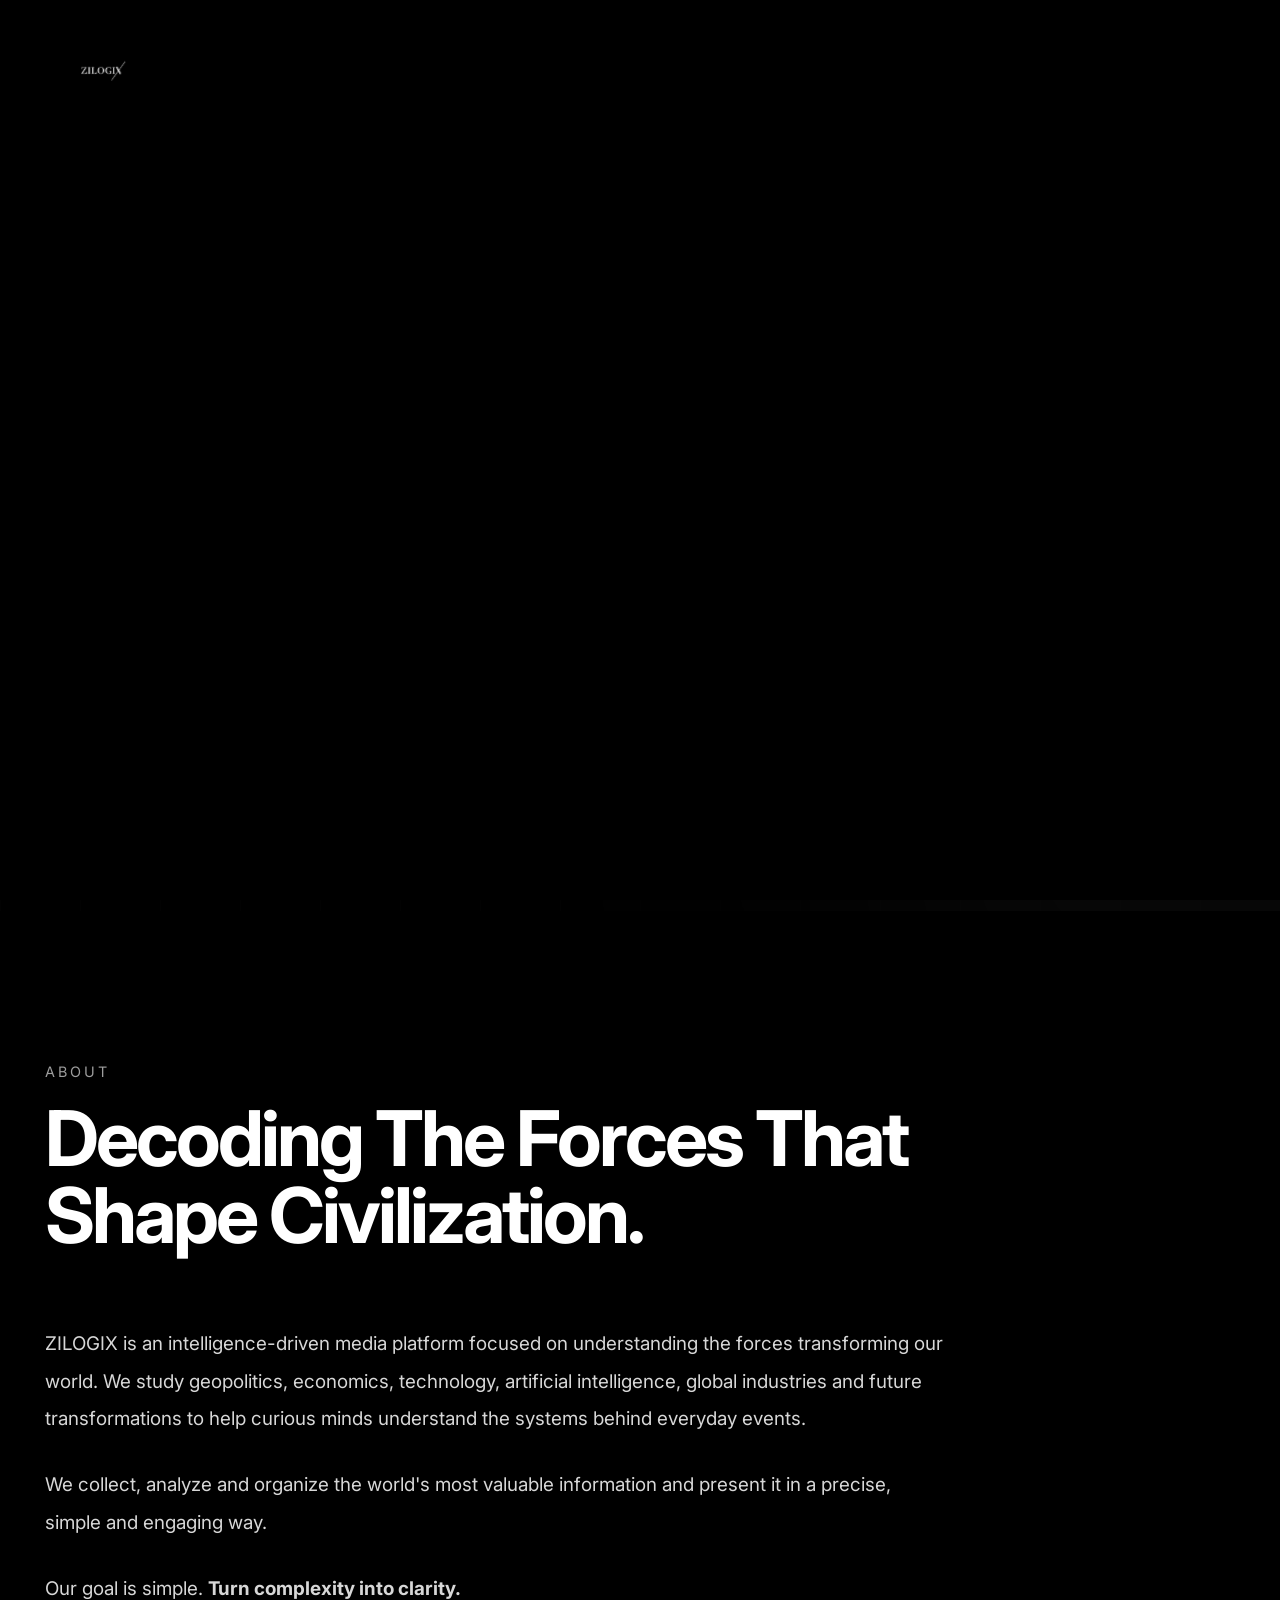
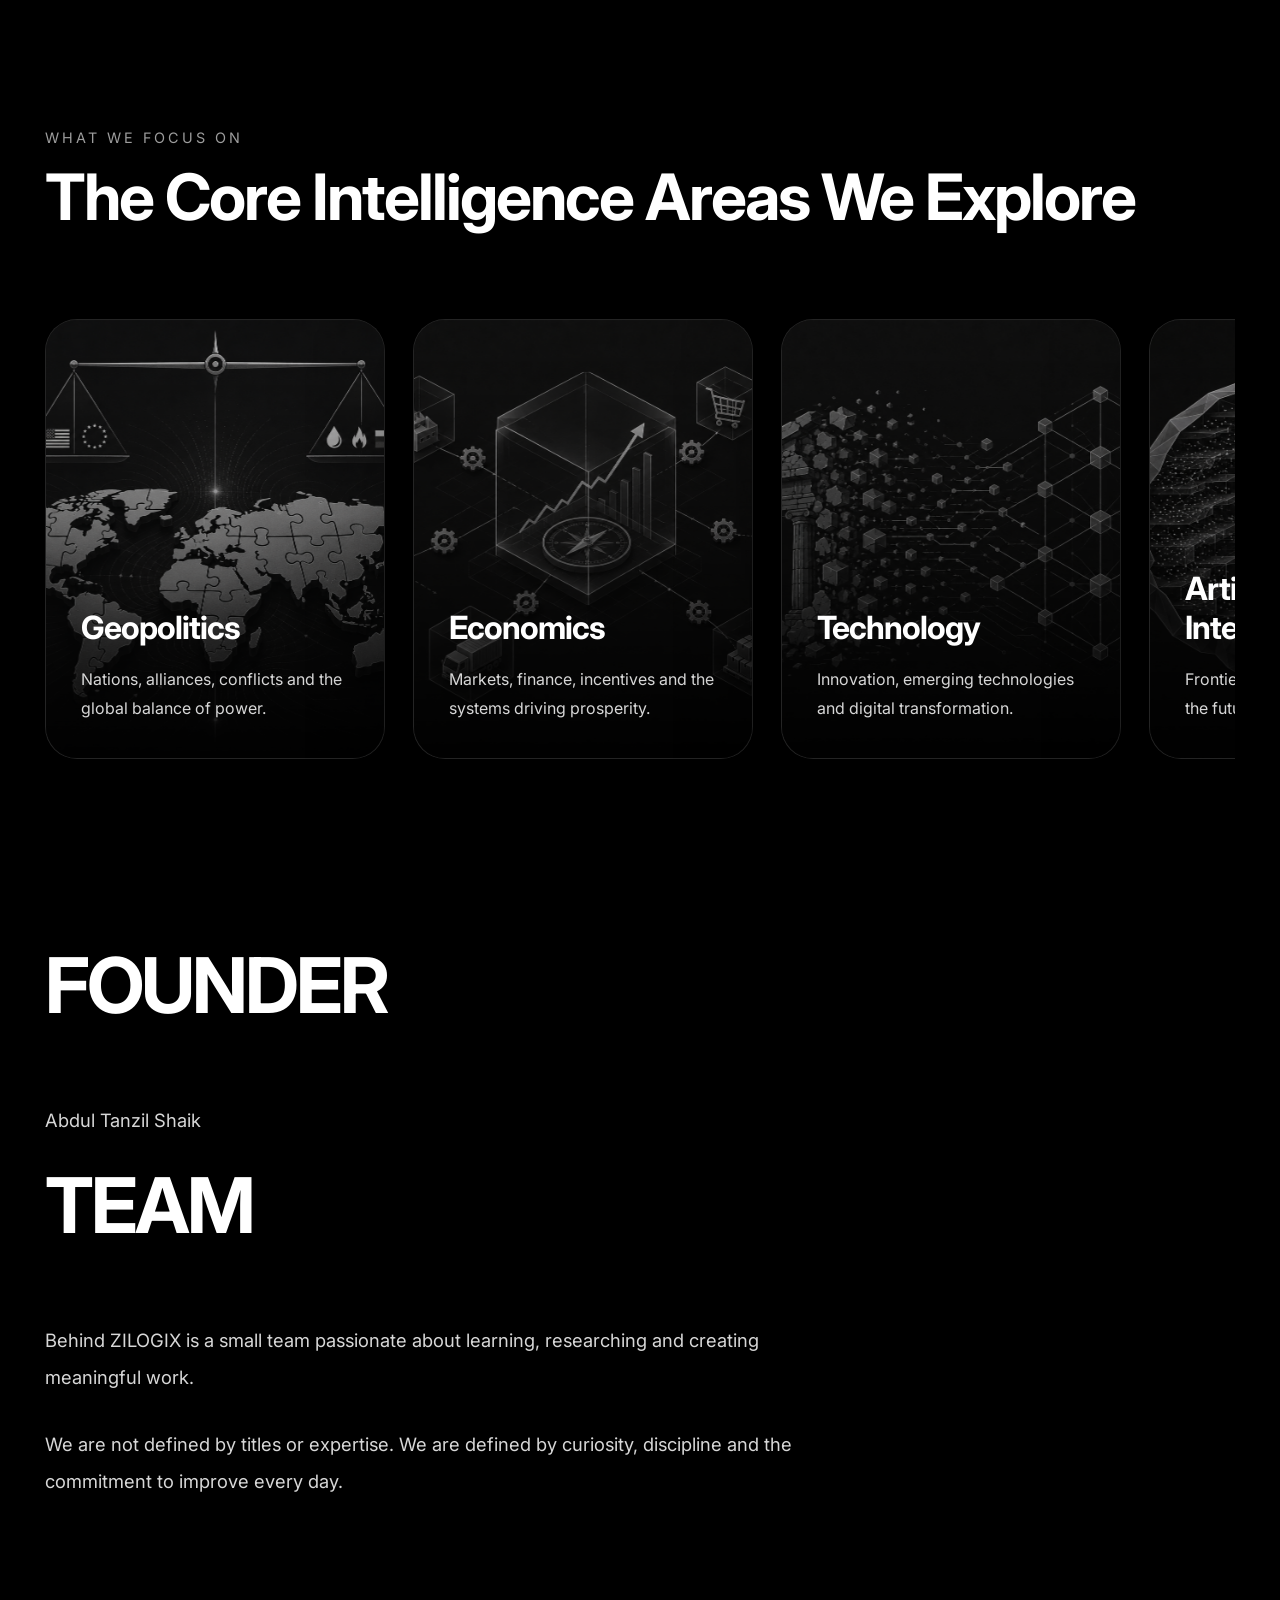
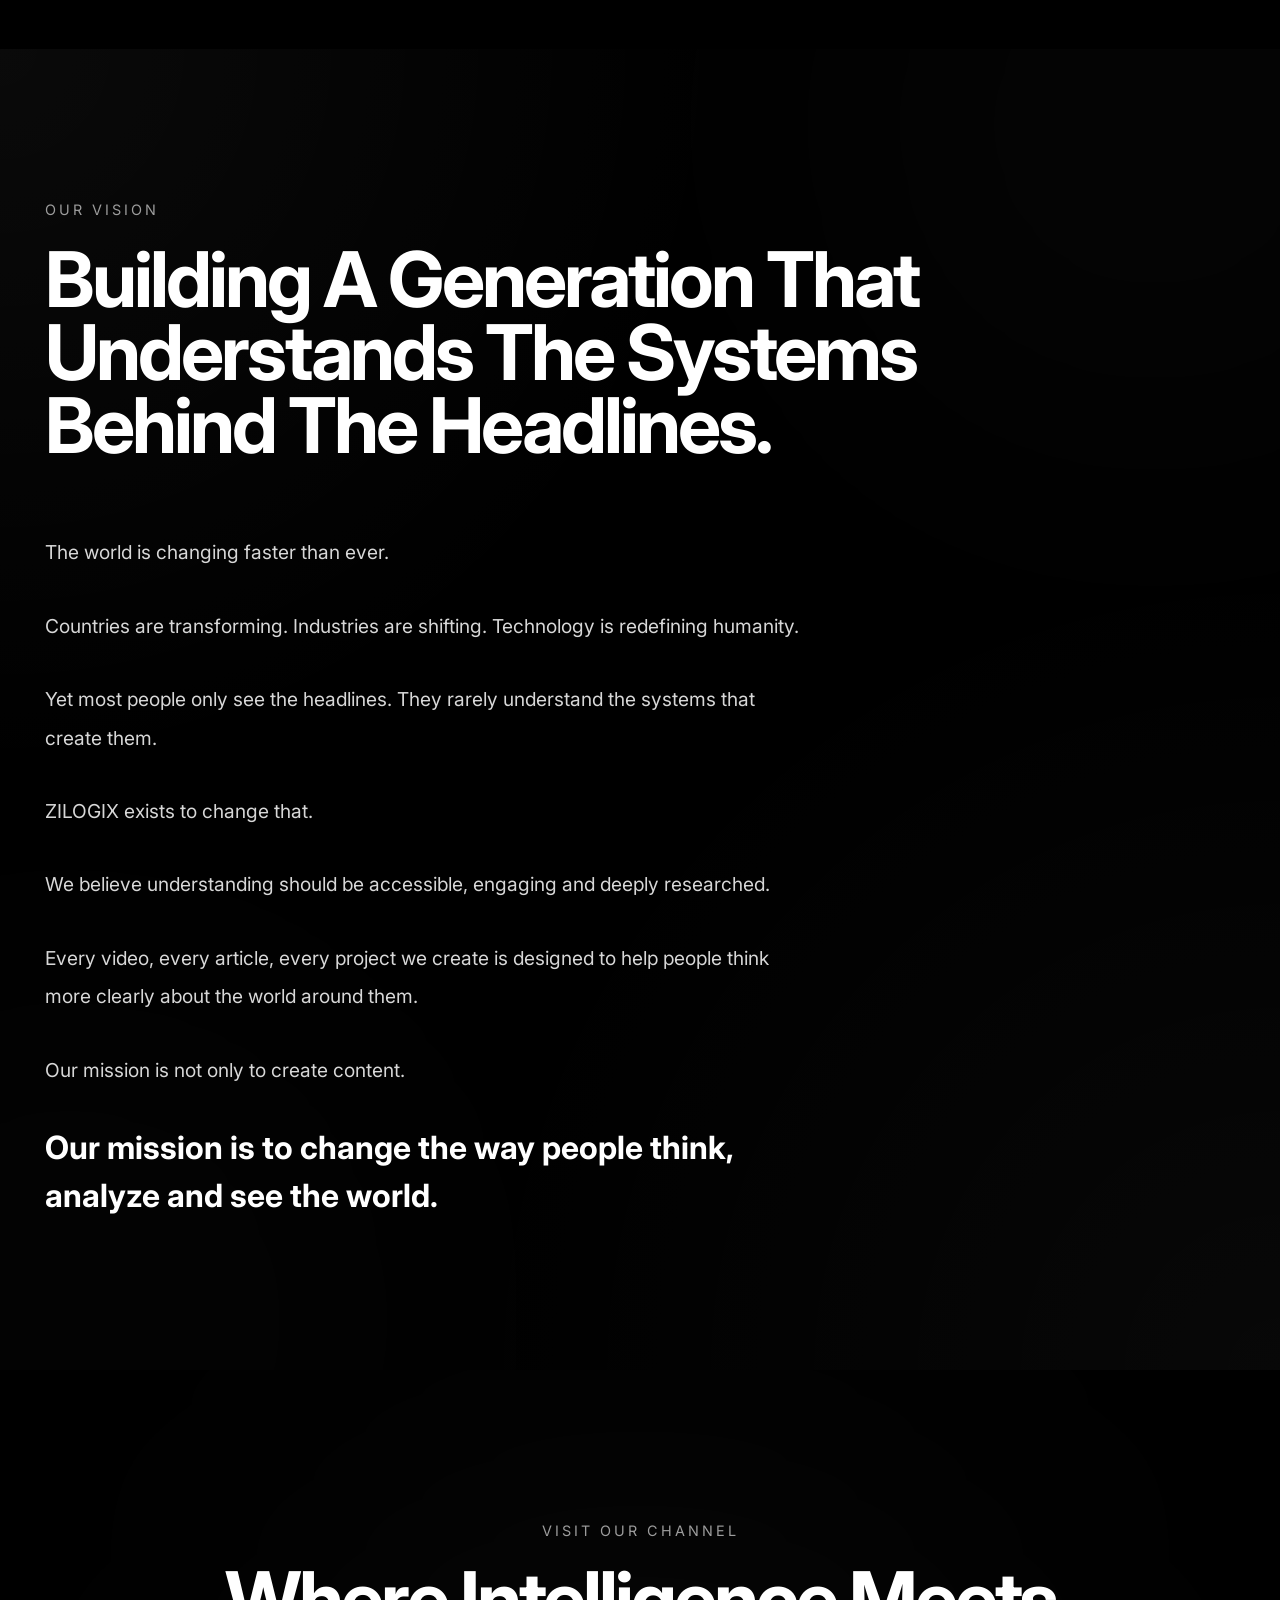
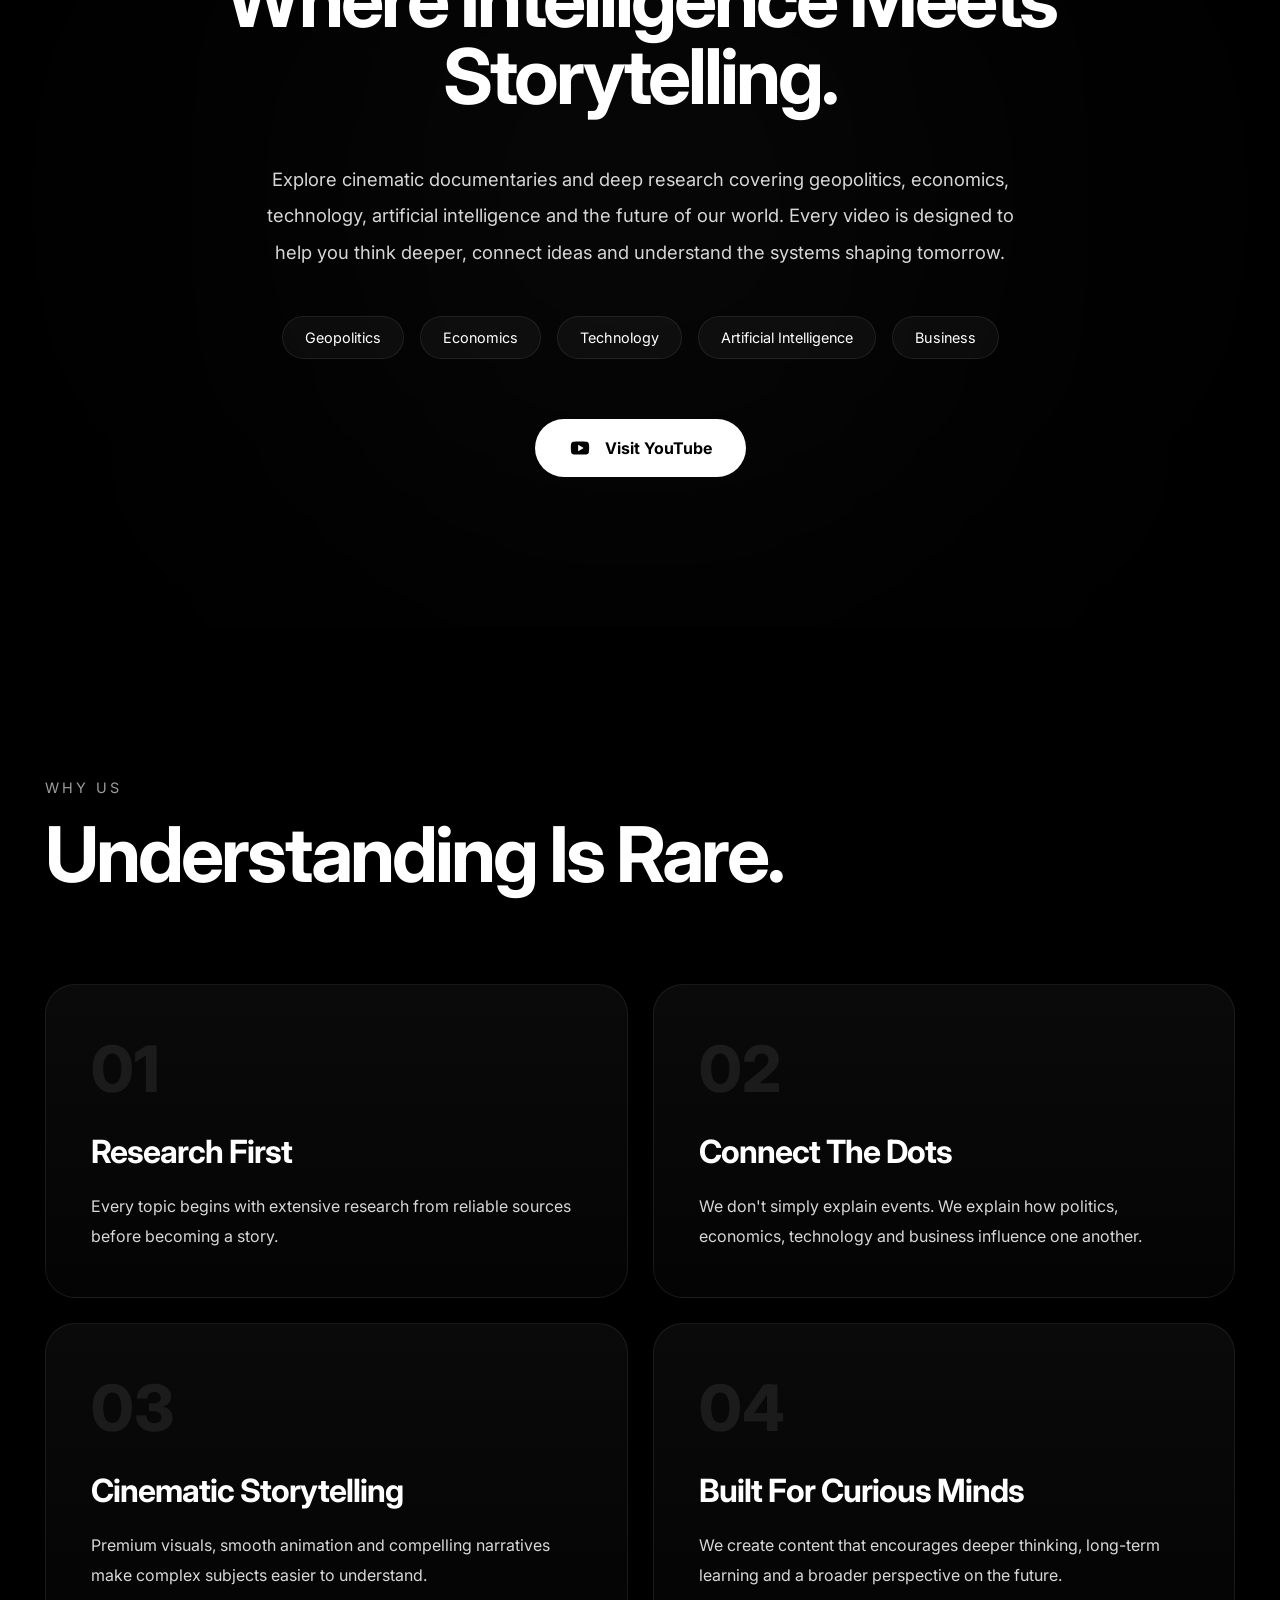
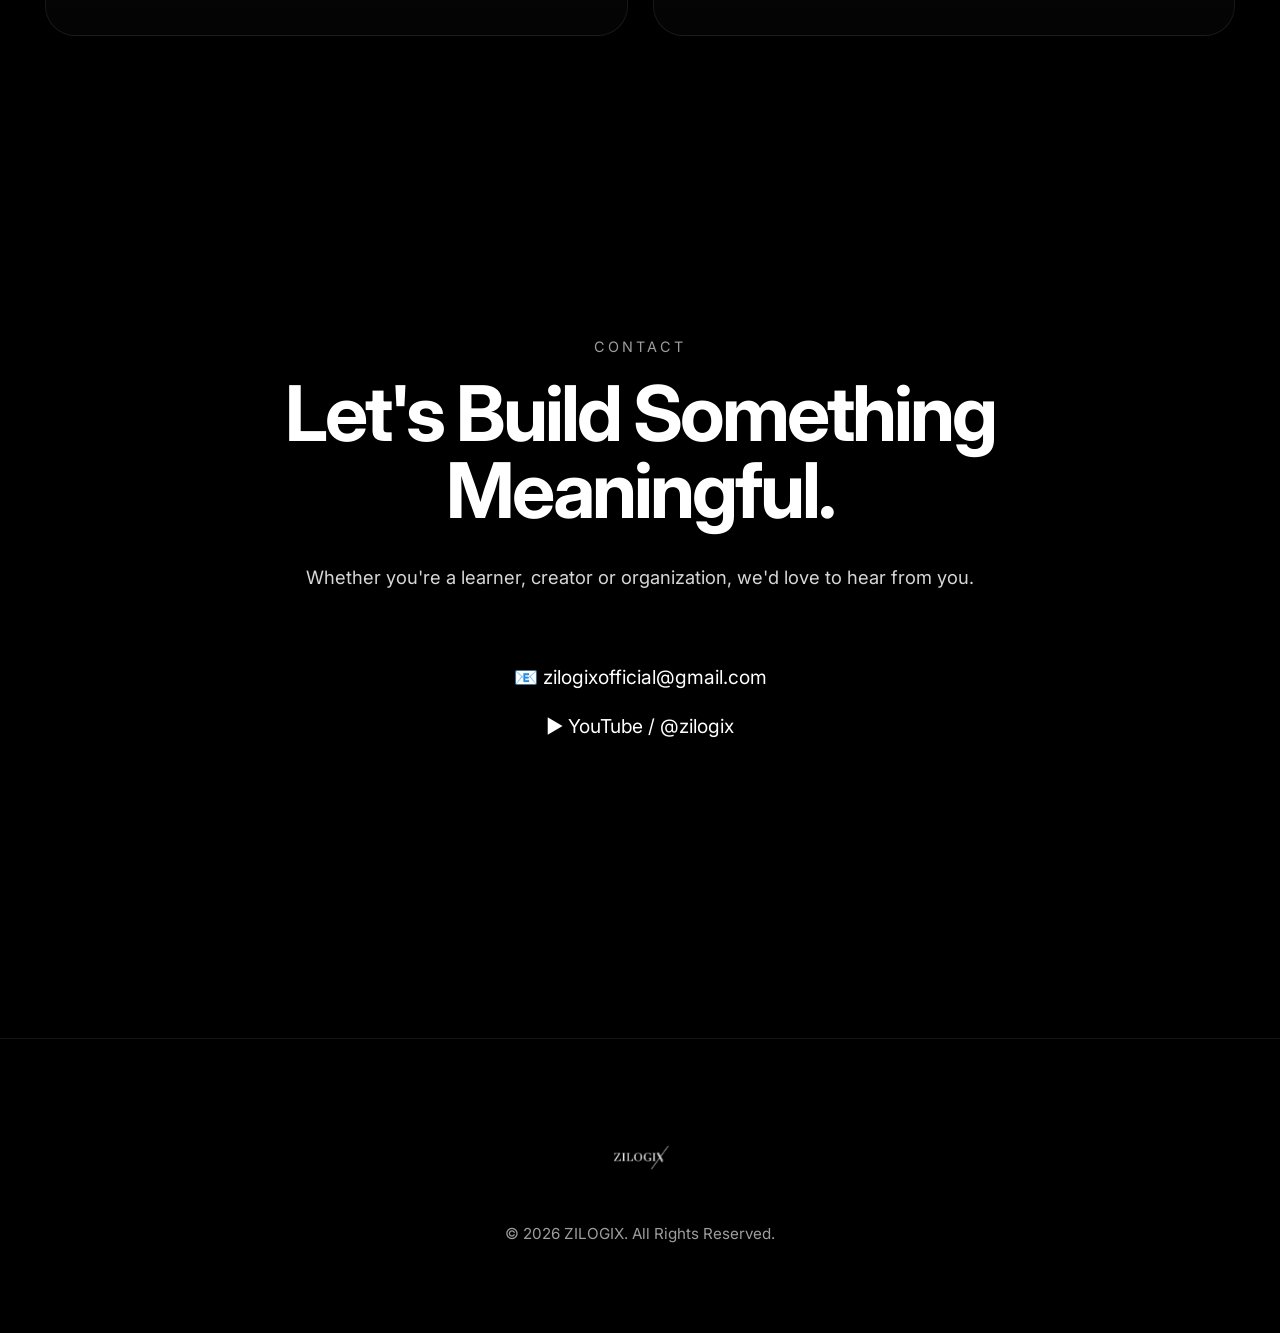
==== commit dffe1584: "new update" ====
--- a/index.html
+++ b/index.html
@@ -9,7 +9,7 @@
   function gtag(){dataLayer.push(arguments);}
   gtag('js', new Date());
 
-  gtag('config', 'G-1QFLCFF7XP');
+  gtag('config', 'G-6P2879NBP4');
 </script>
 
     <!-- ==========================================
@@ -170,6 +170,8 @@
     <link
         rel="stylesheet"
         href="responsive.css">
+    
+    <link rel="icon" type="image/png" href="/favicon.png">
 
     <!-- ==========================================
          ORGANIZATION SCHEMA (JSON-LD)
@@ -1068,13 +1070,7 @@
 
         </a>
 
-        <a
-            href="#">
-
-            💼
-            LinkedIn / ZILOGIX
-
-        </a>
+       
 
     </div>
 
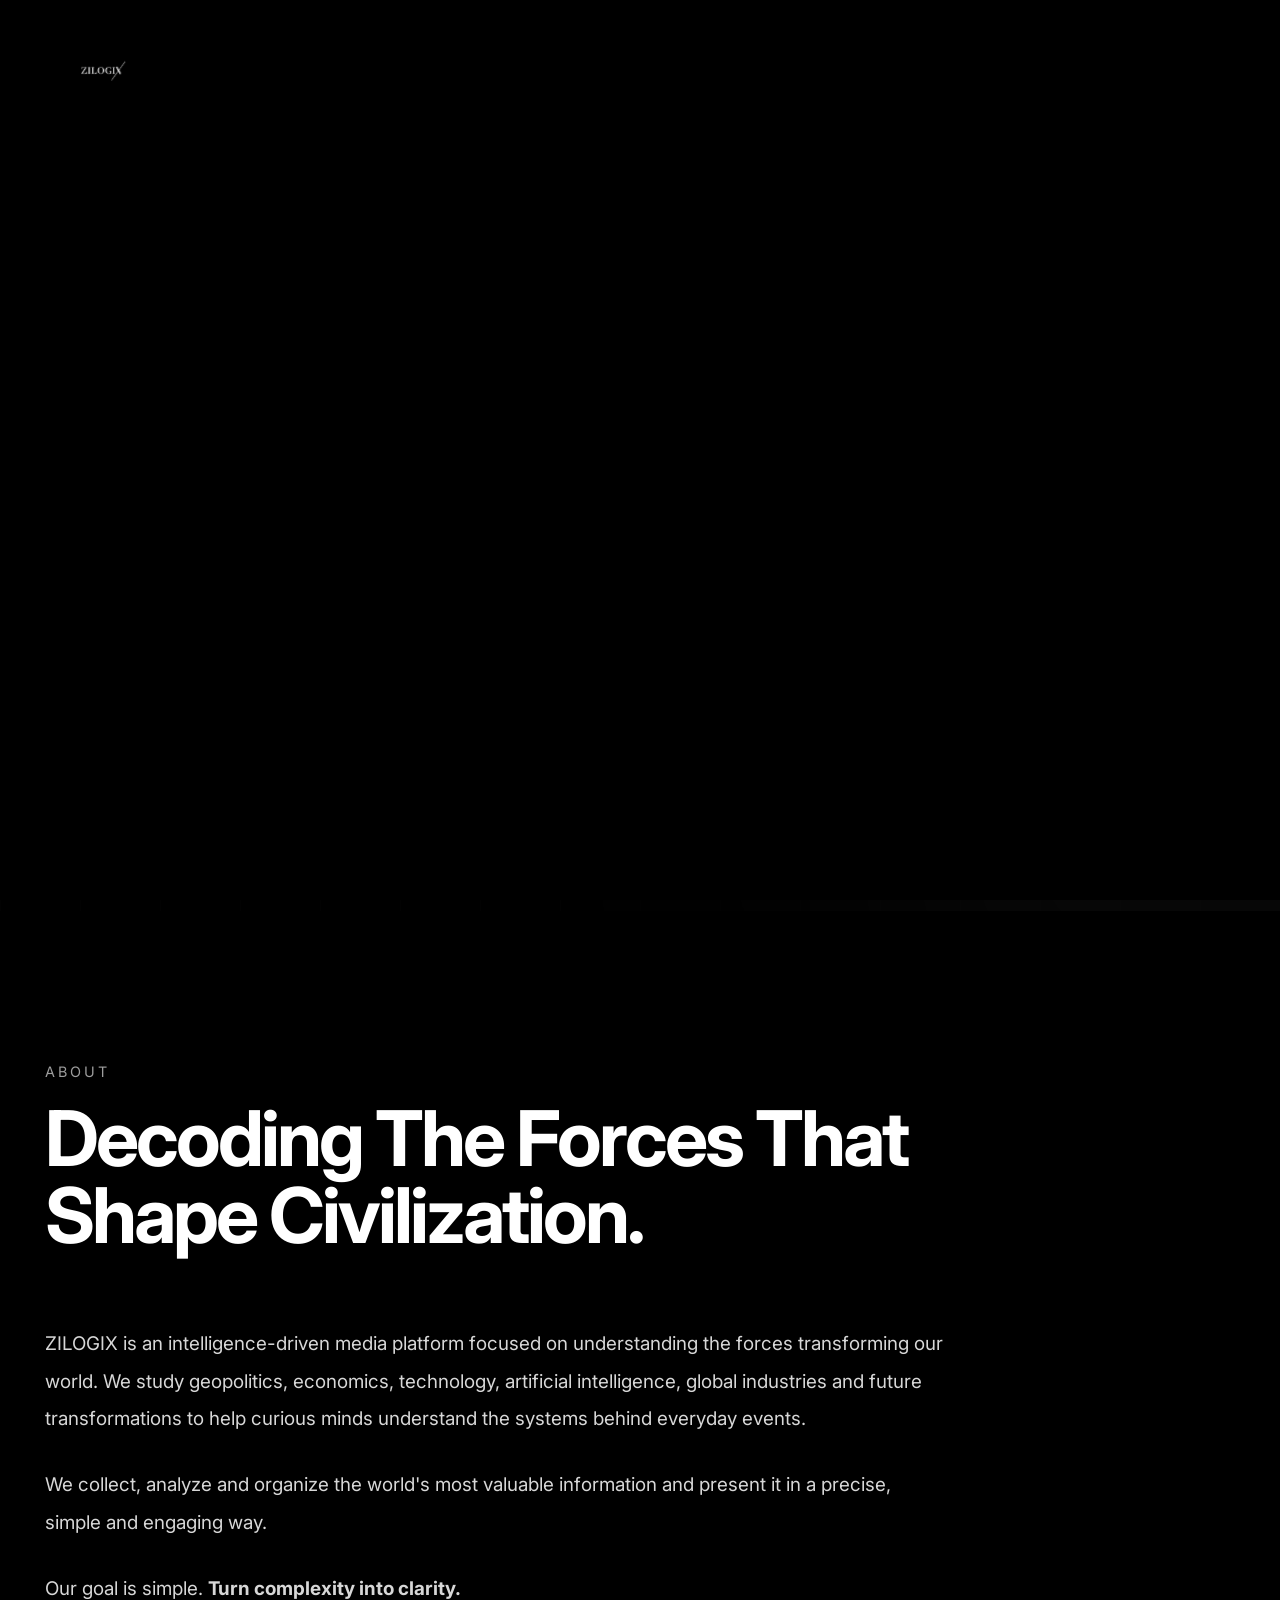
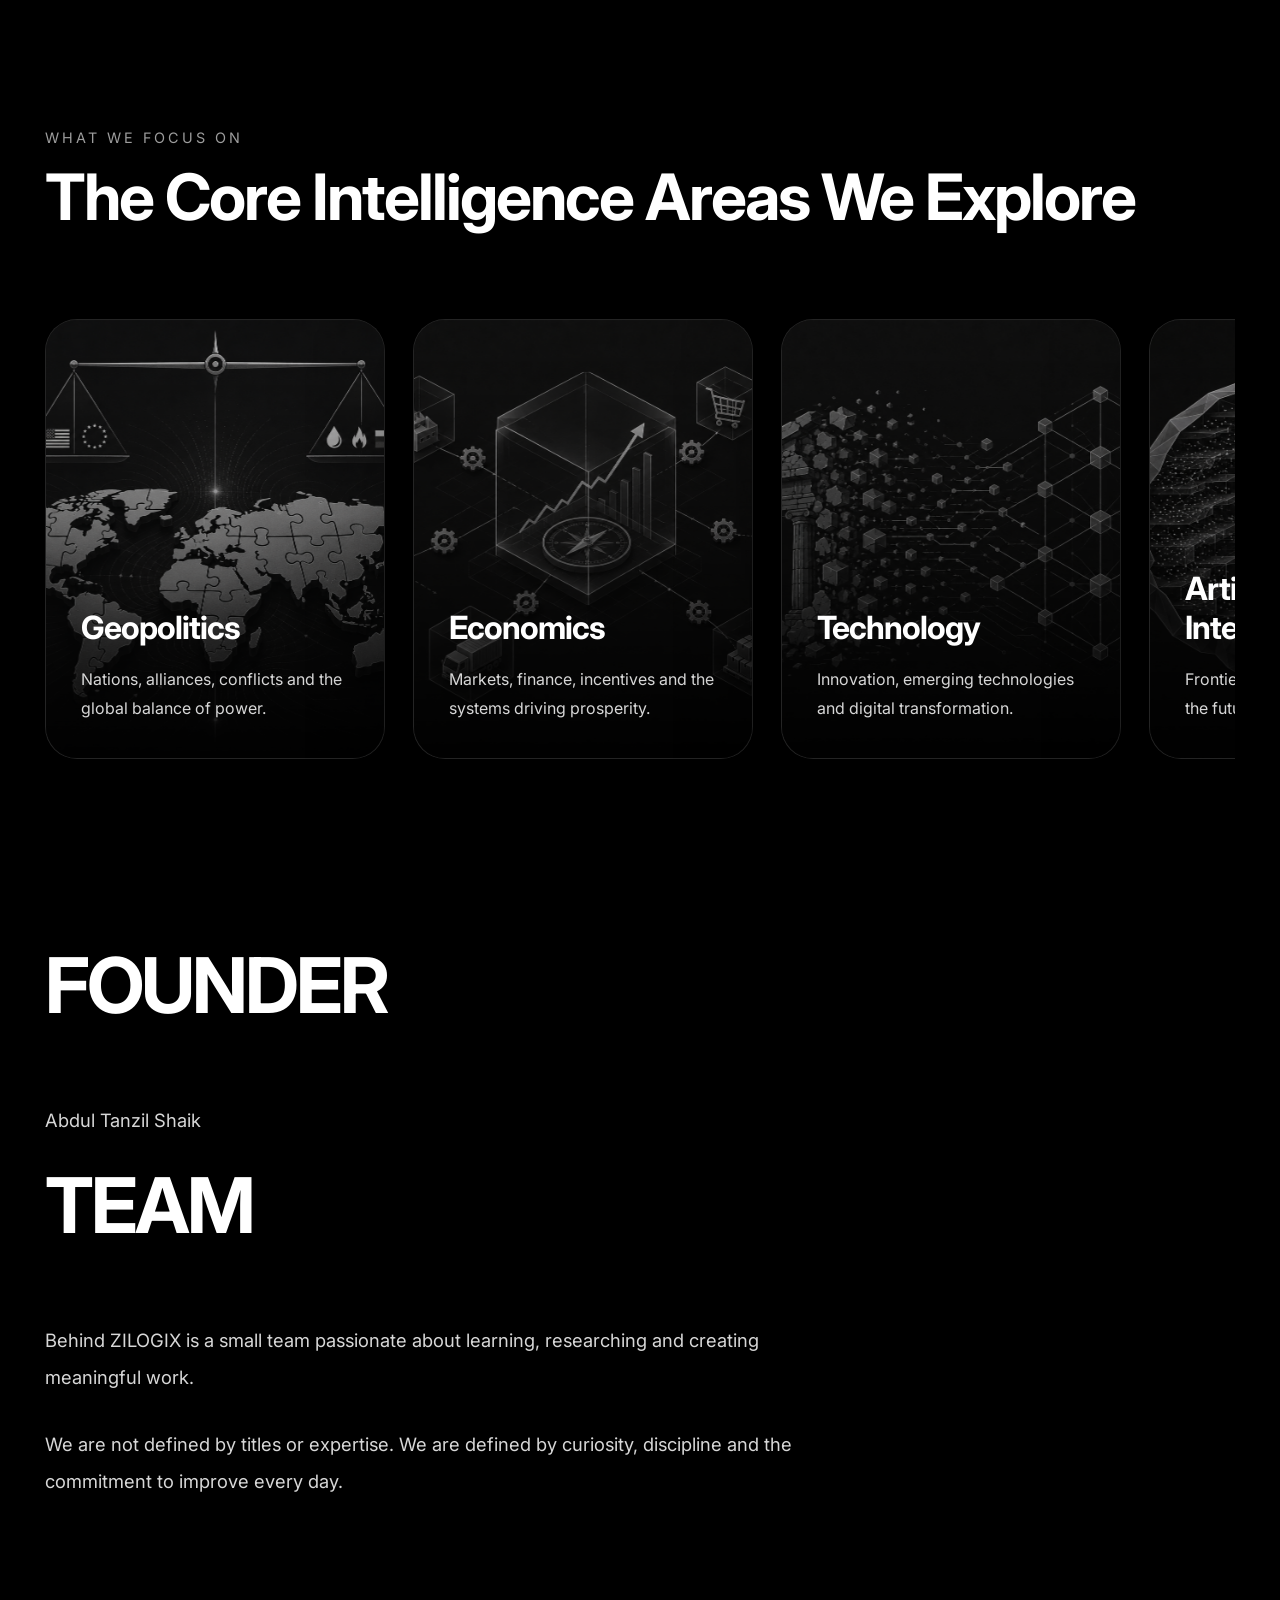
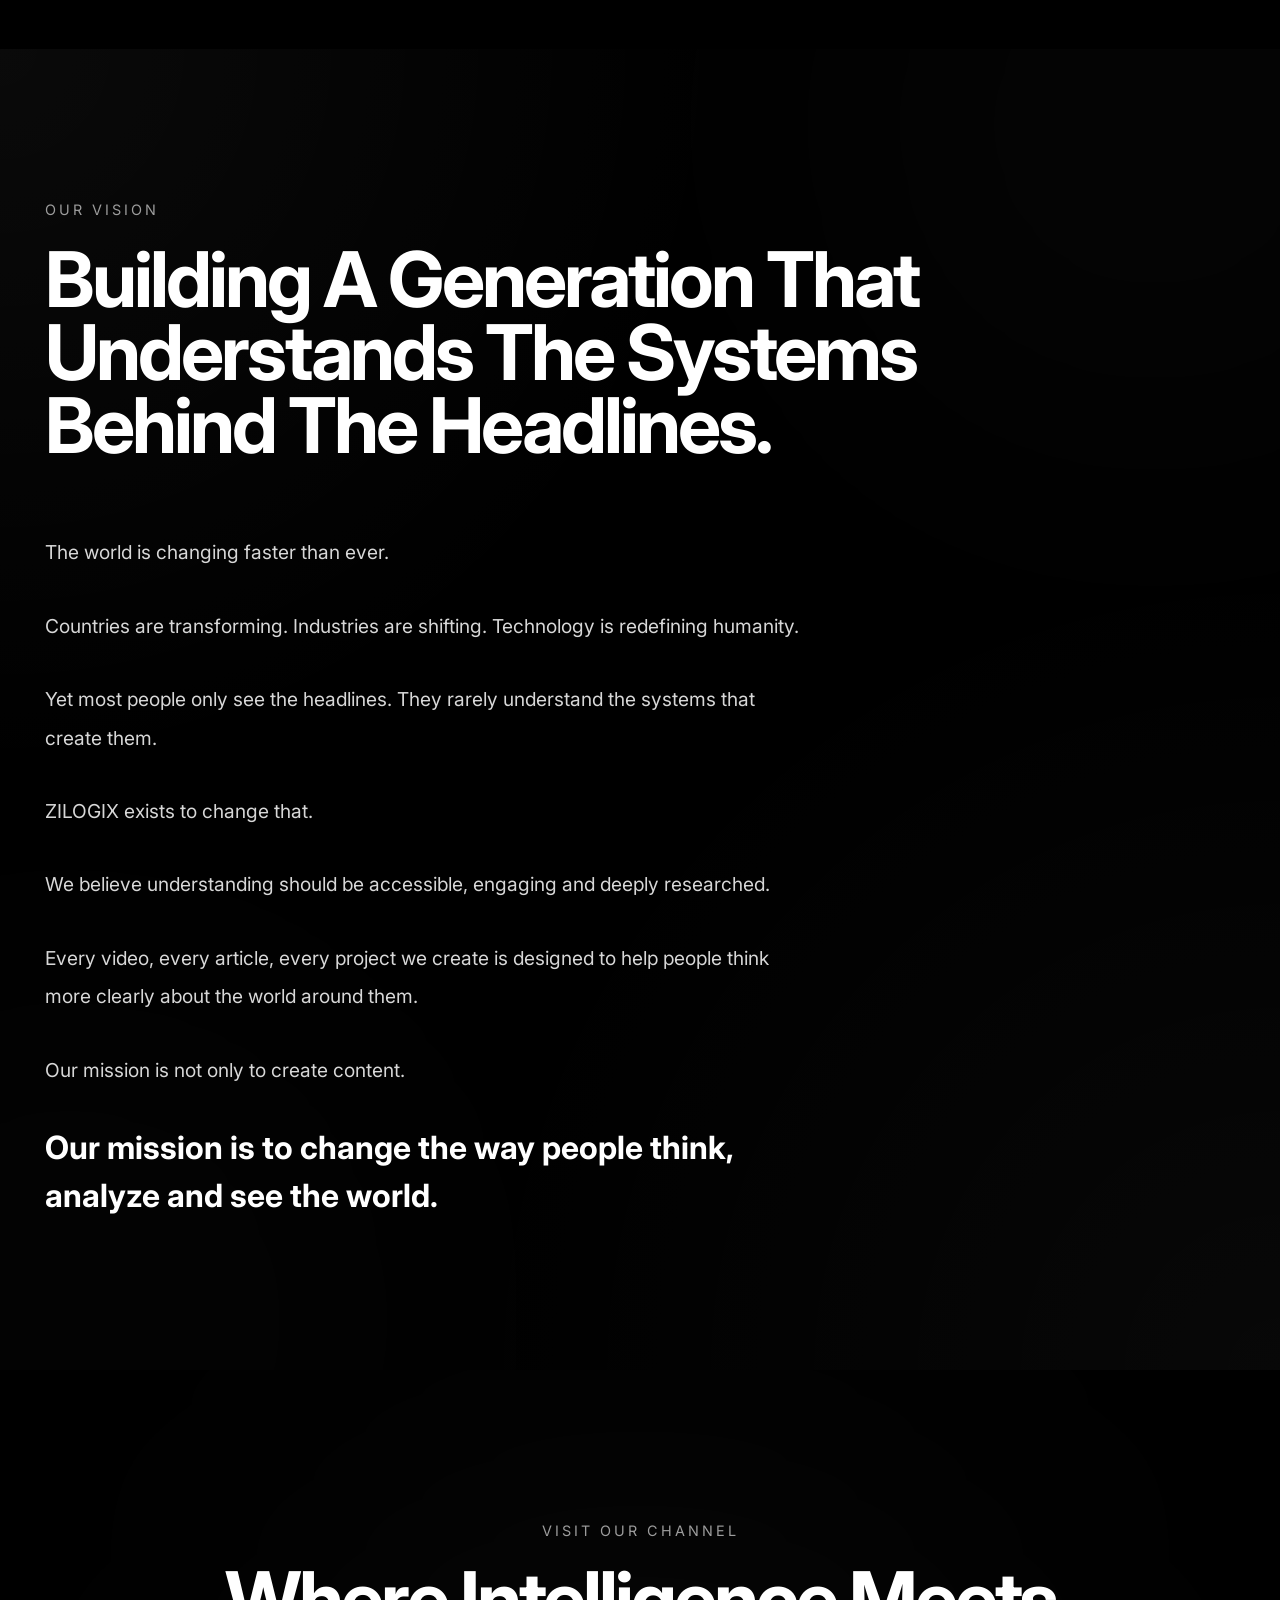
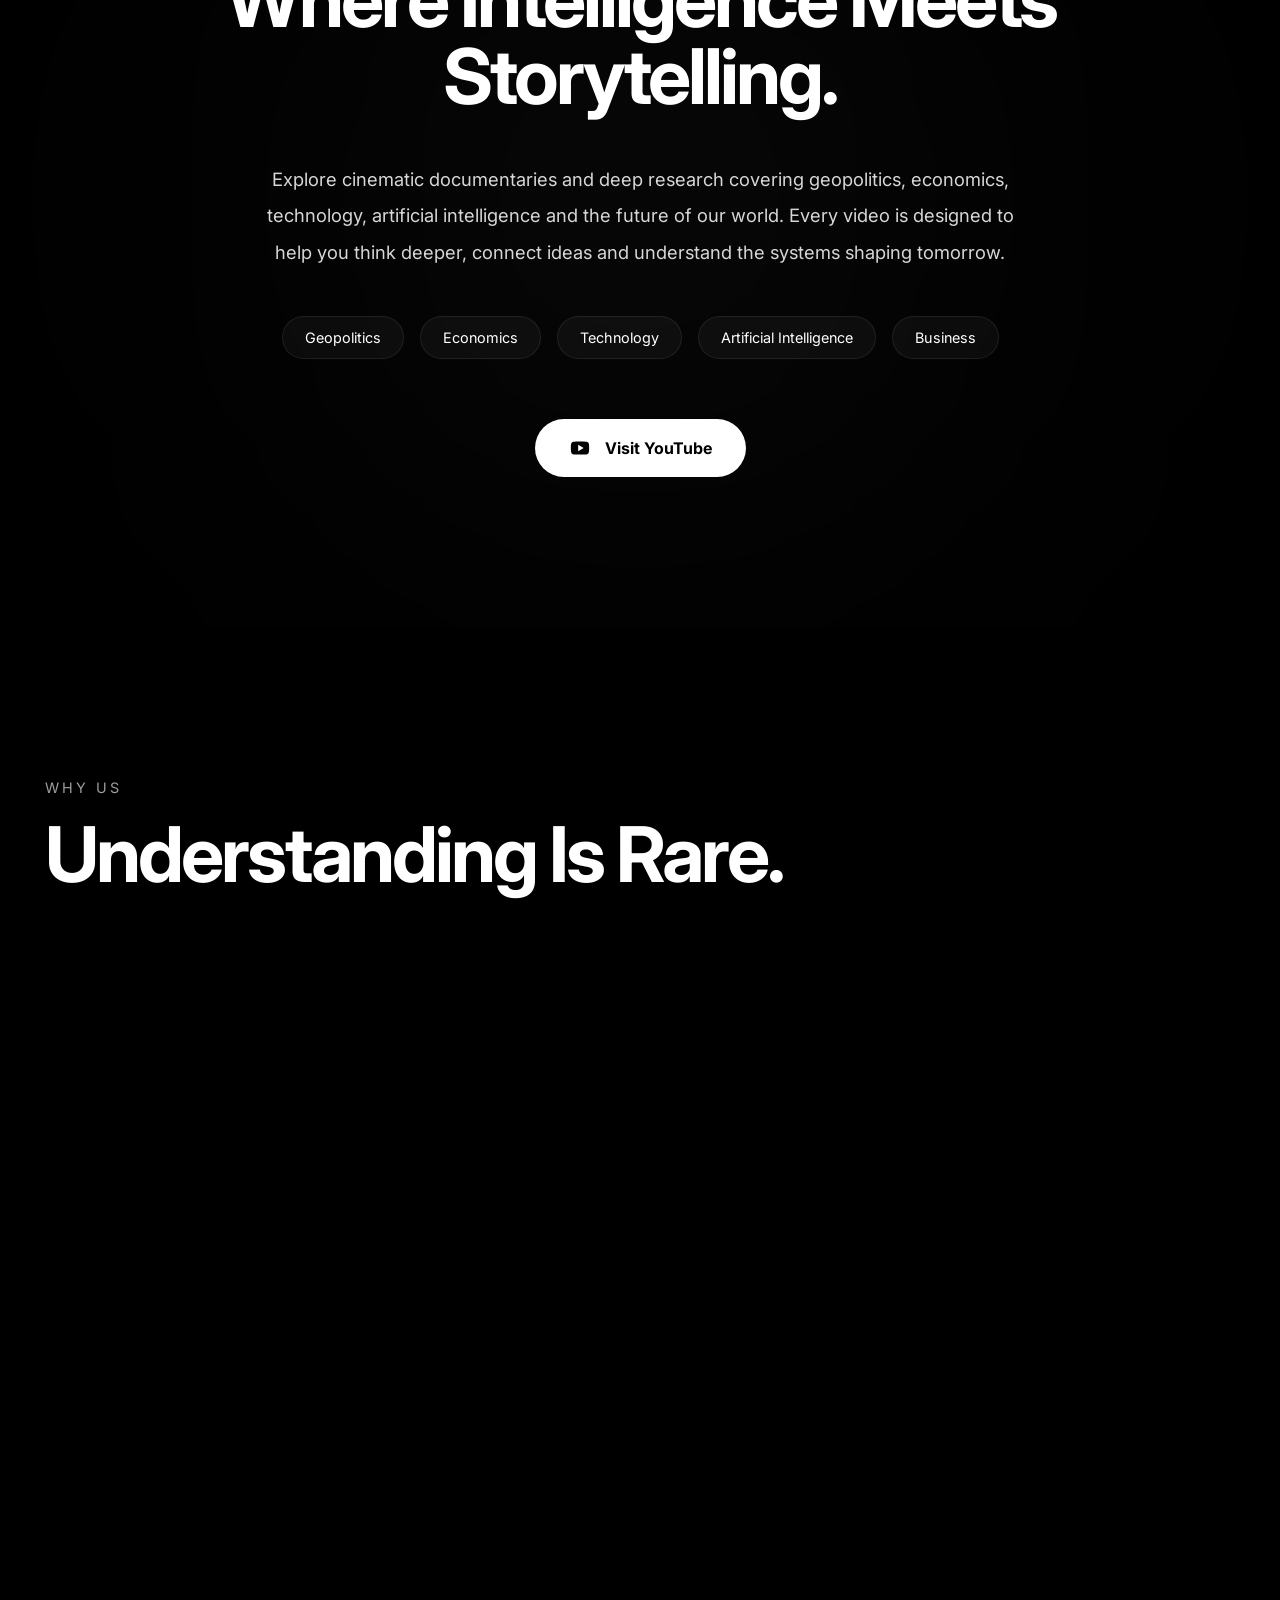
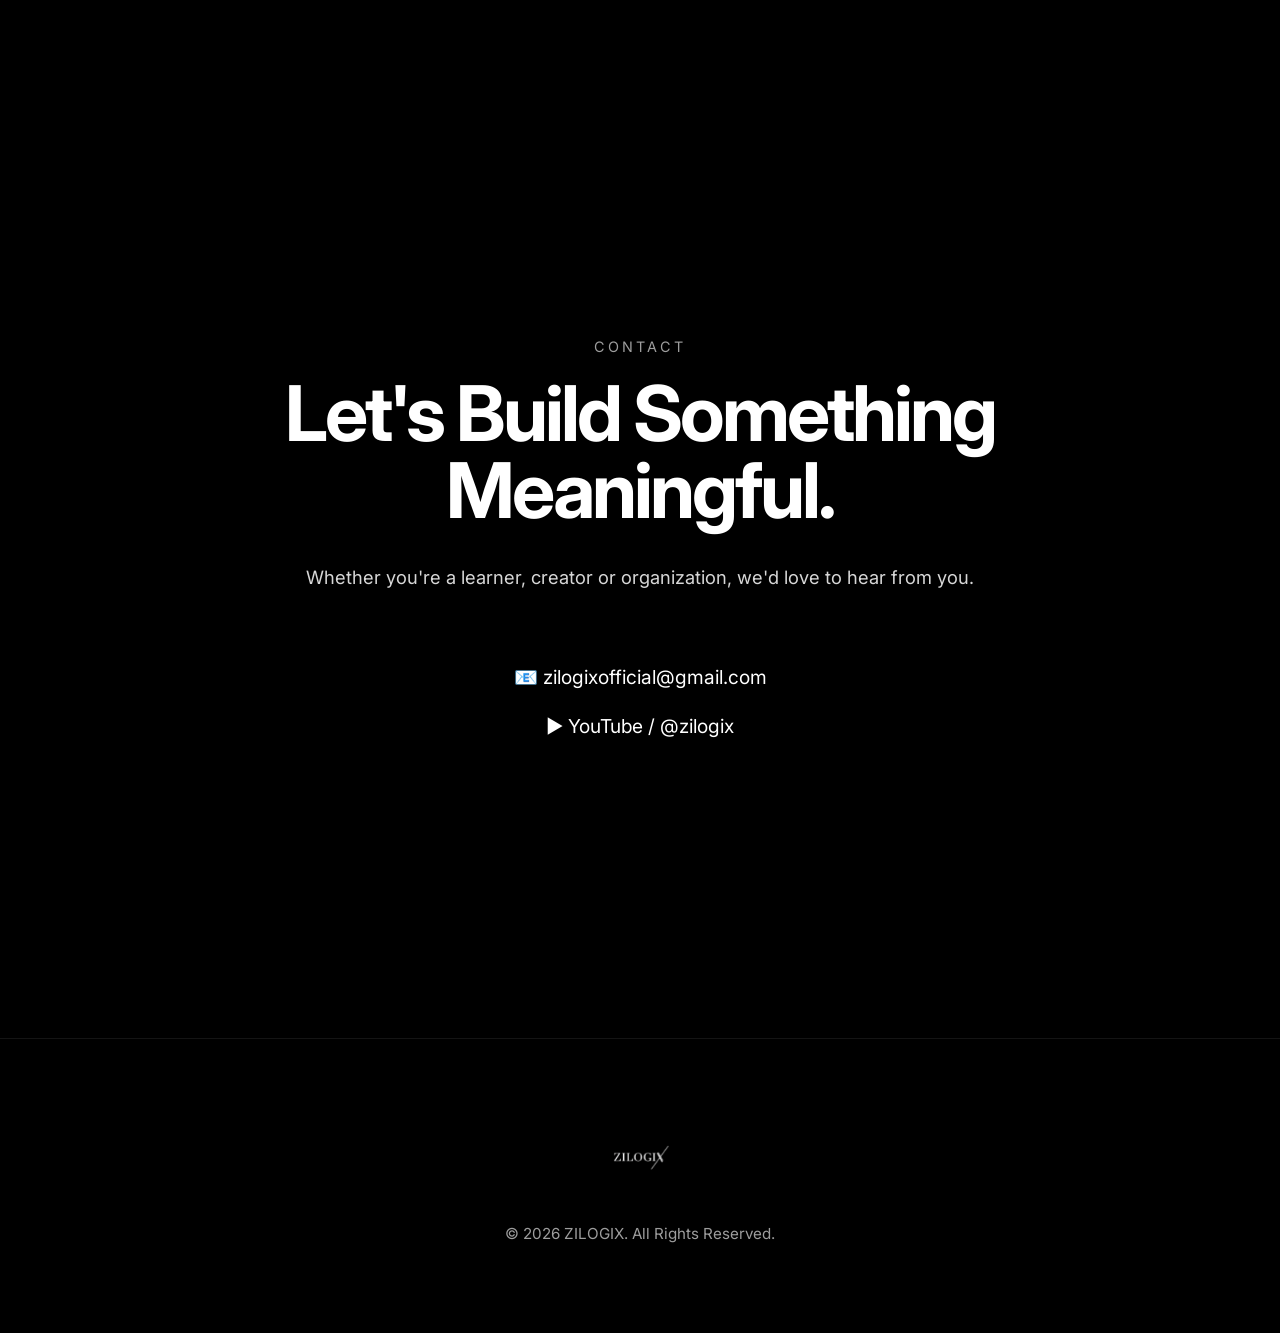
==== commit 8223efd2: "next update" ====
--- a/index.html
+++ b/index.html
@@ -1070,9 +1070,7 @@
 
         </a>
 
-       
-
-    </div>
+       </div>
 
 </section>
 
